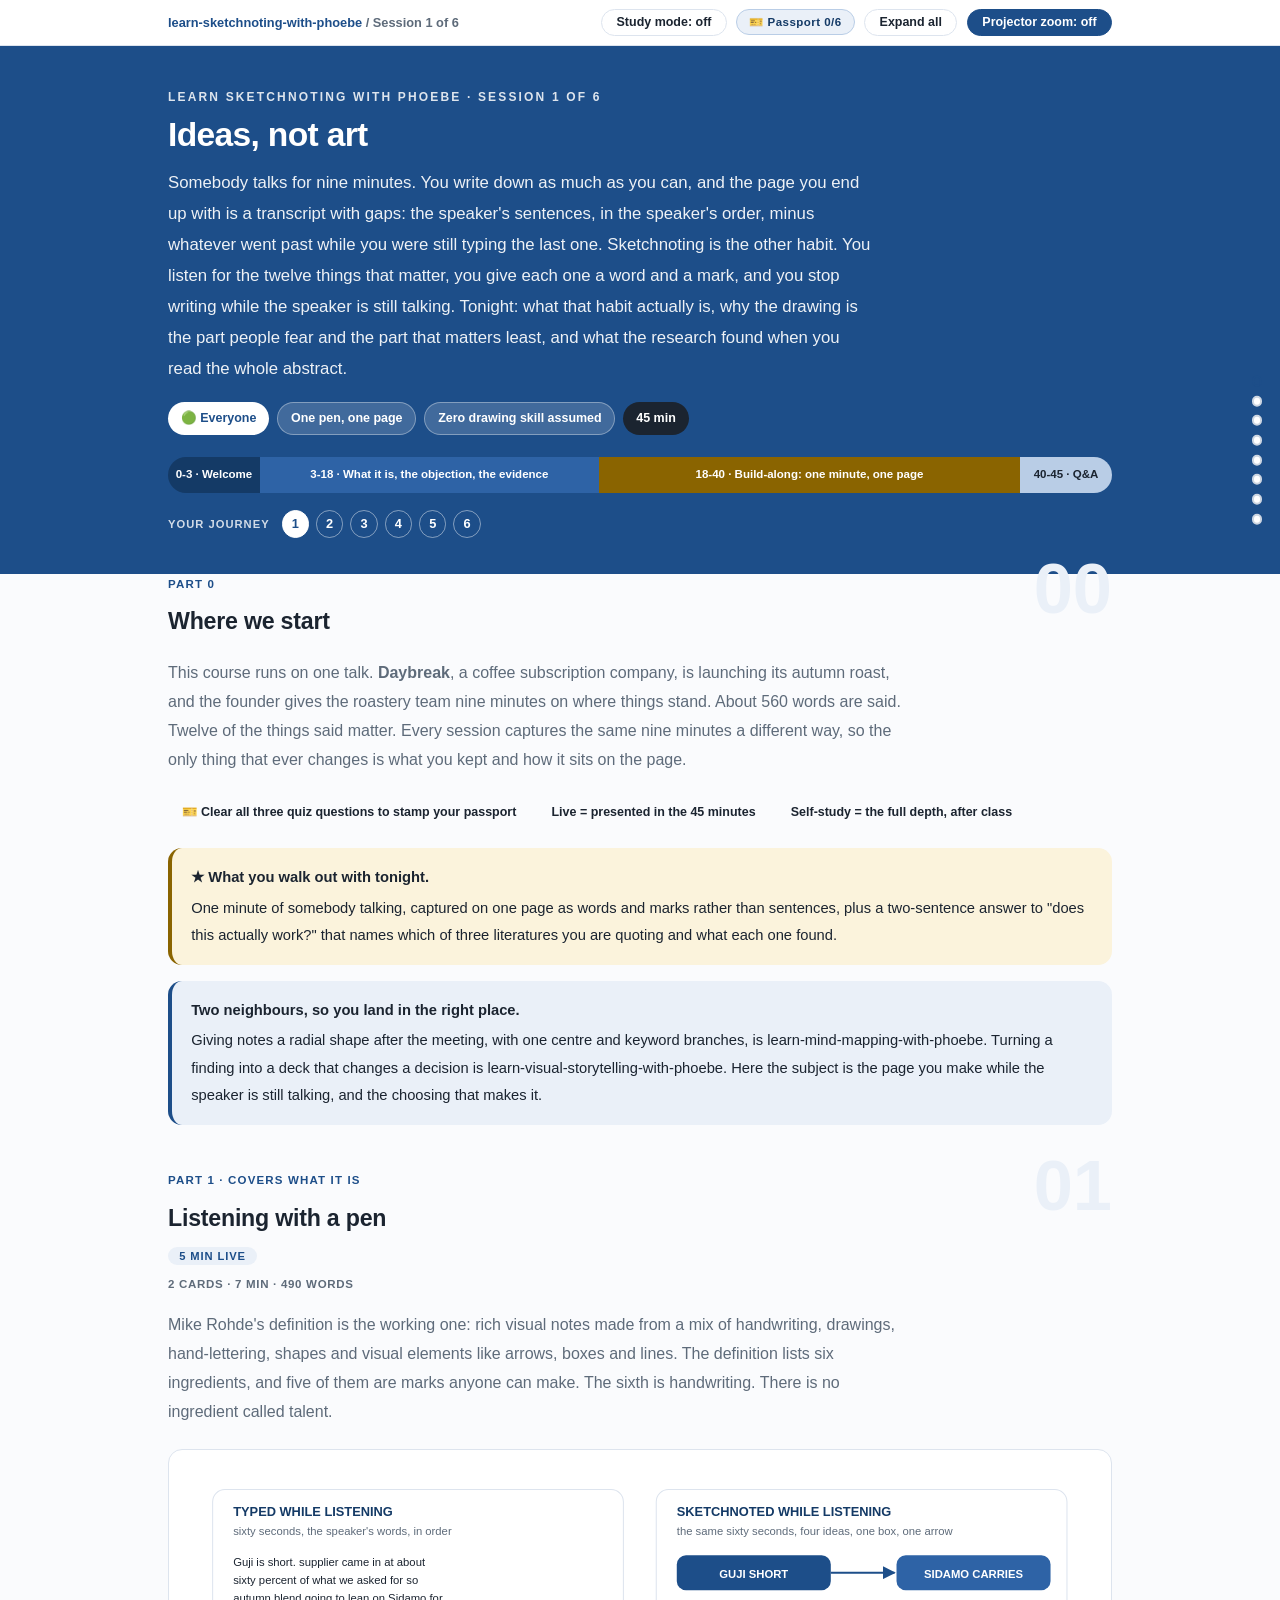
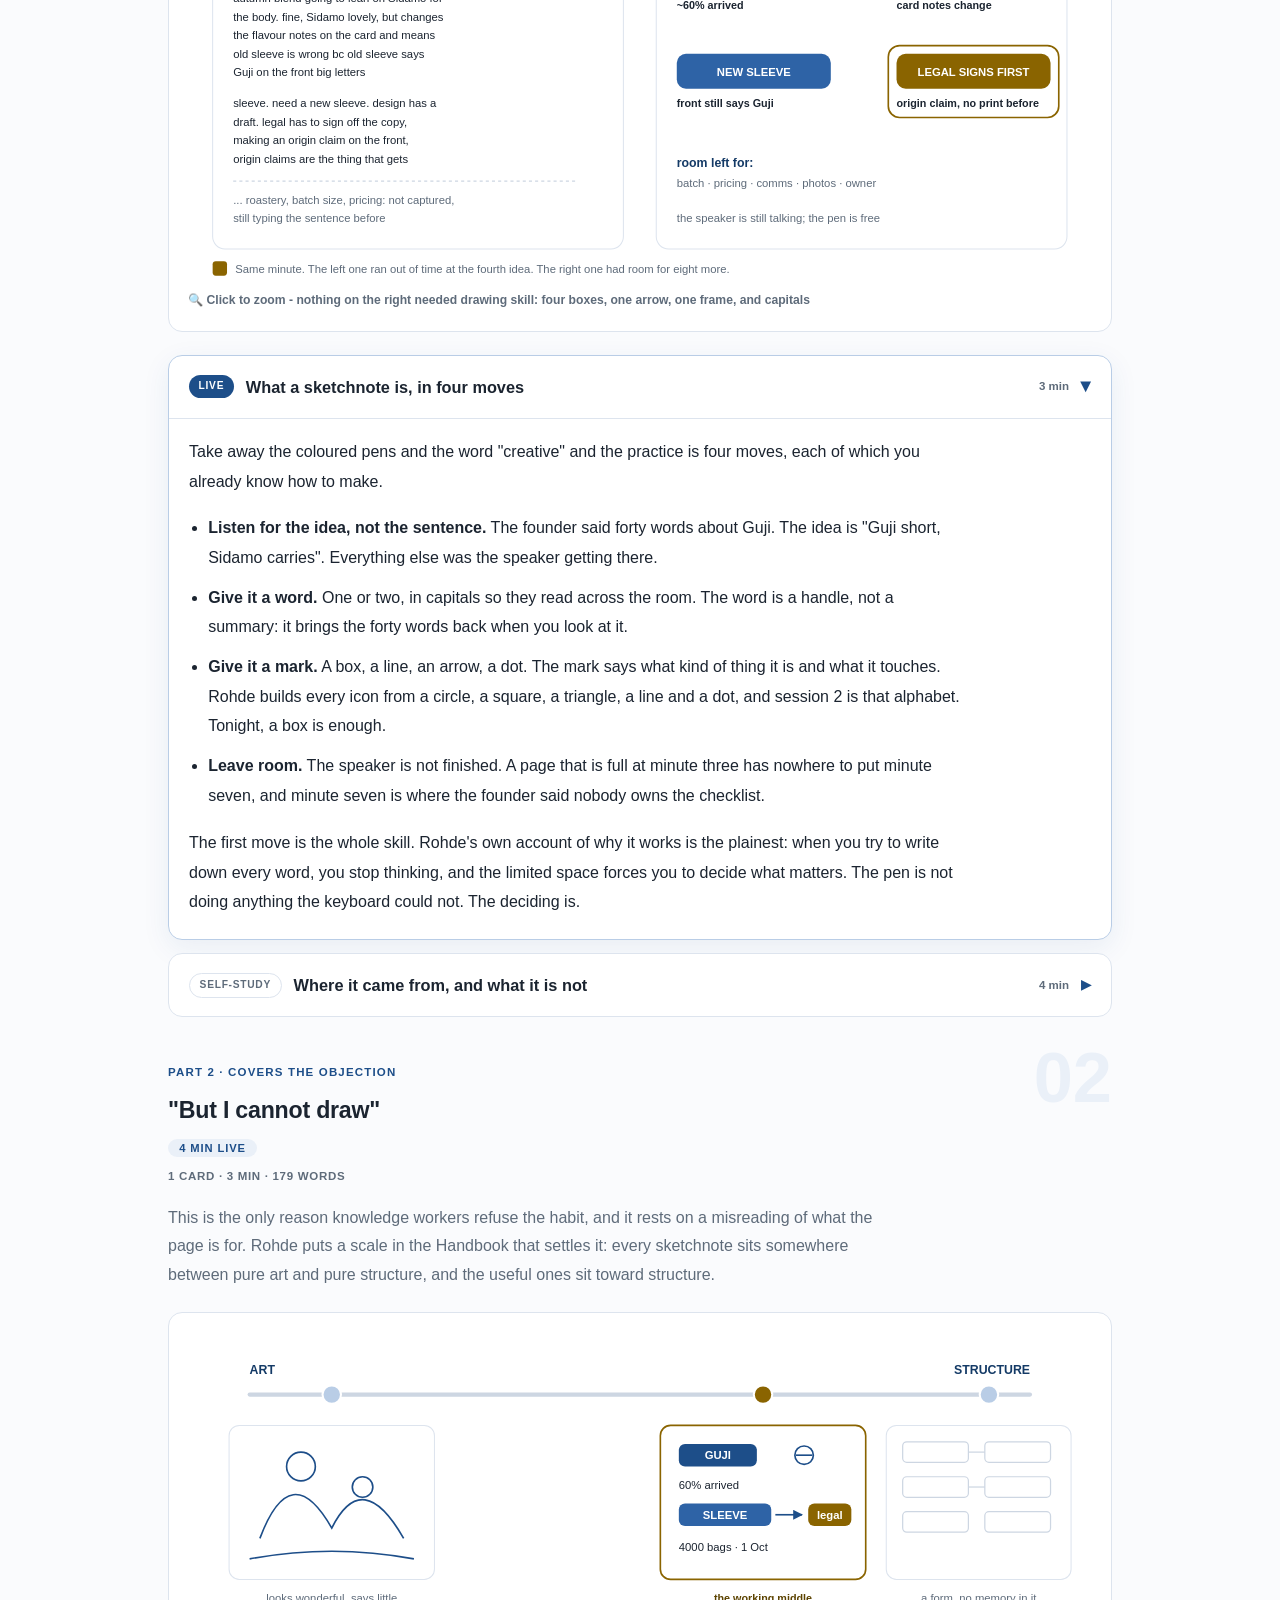
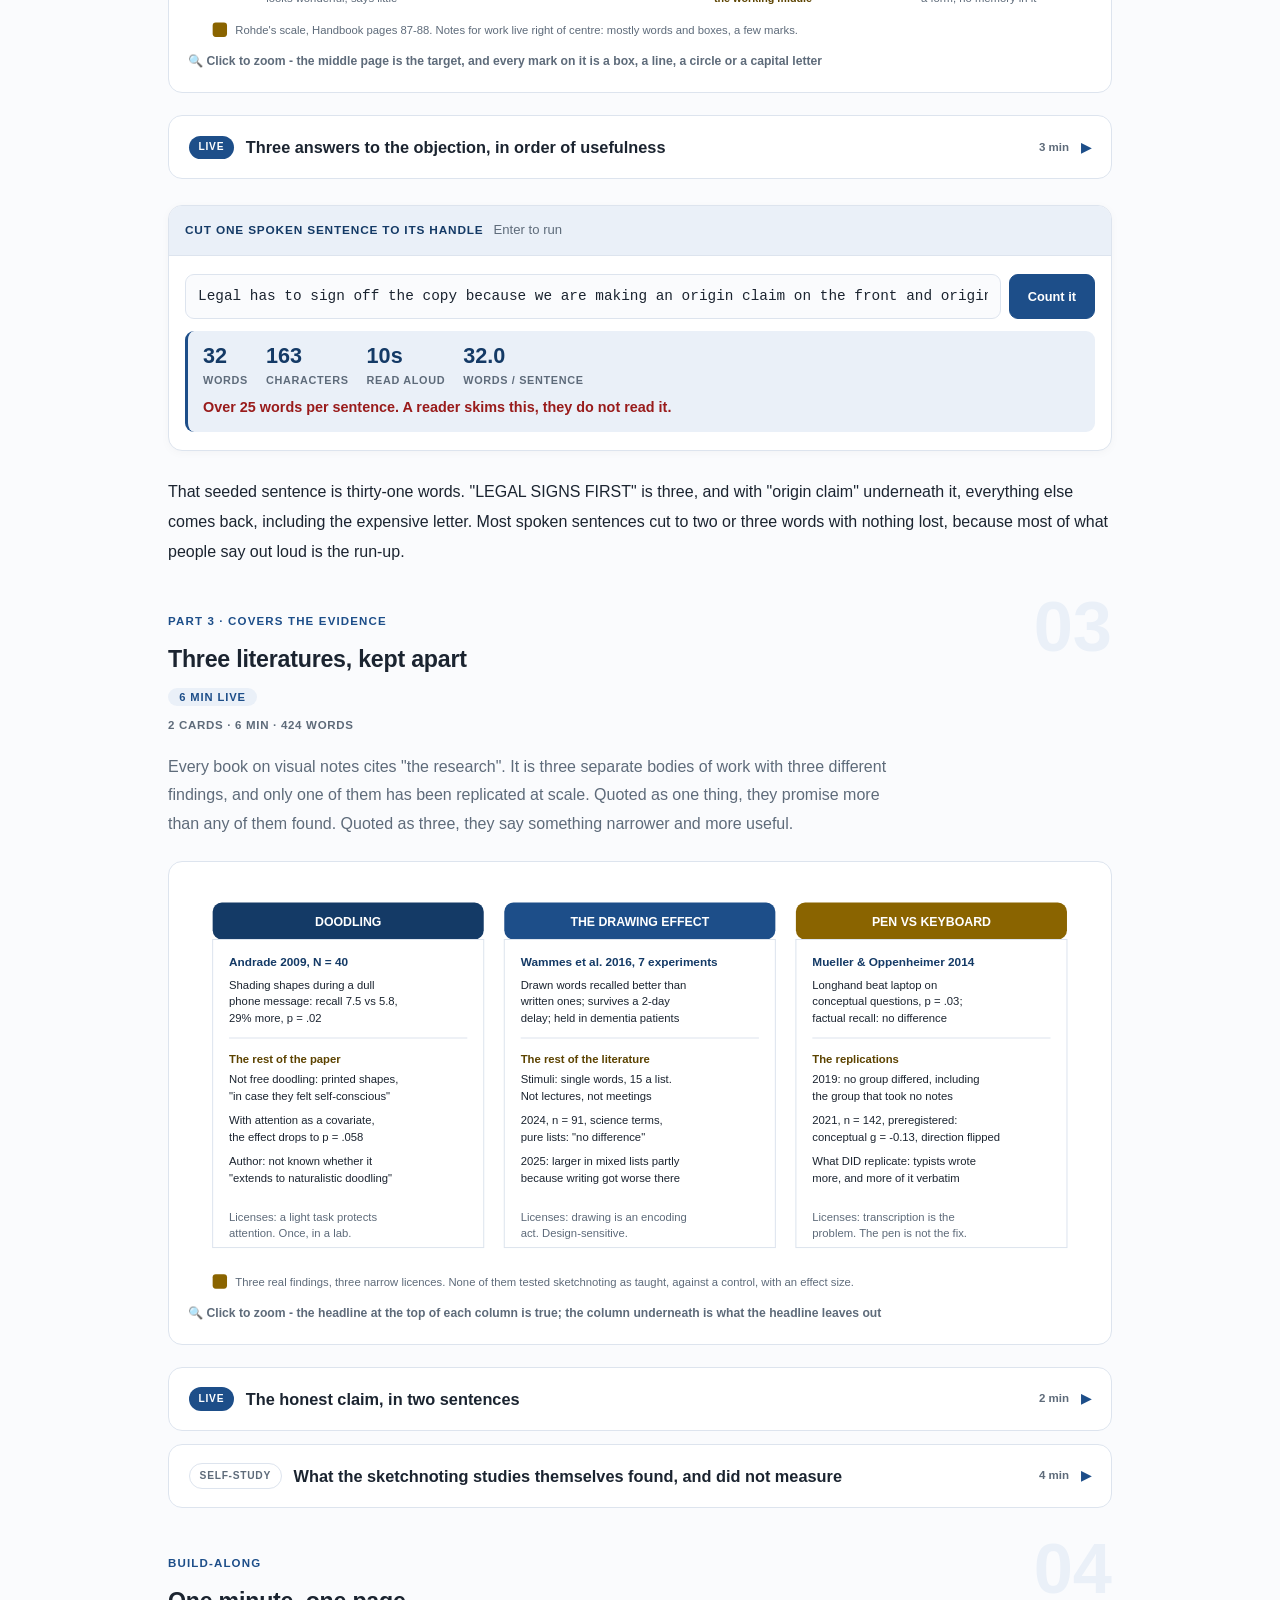
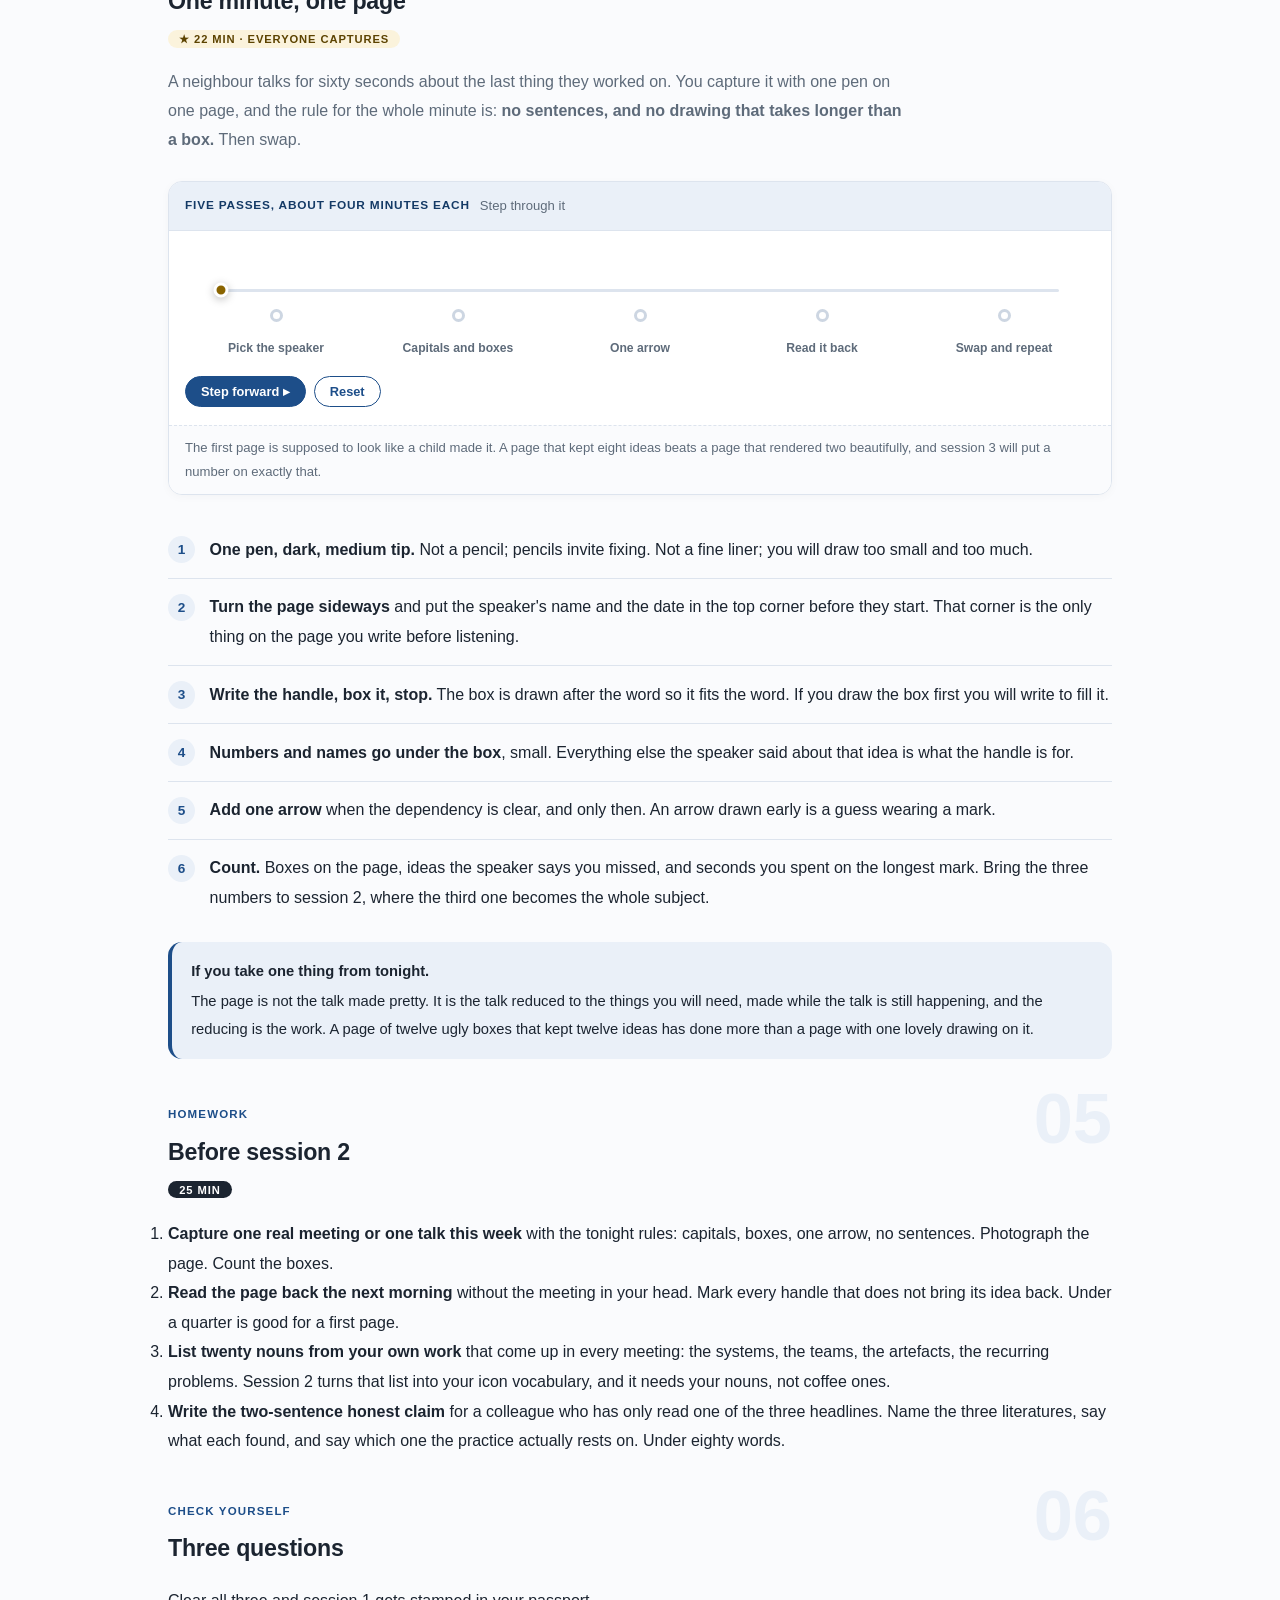
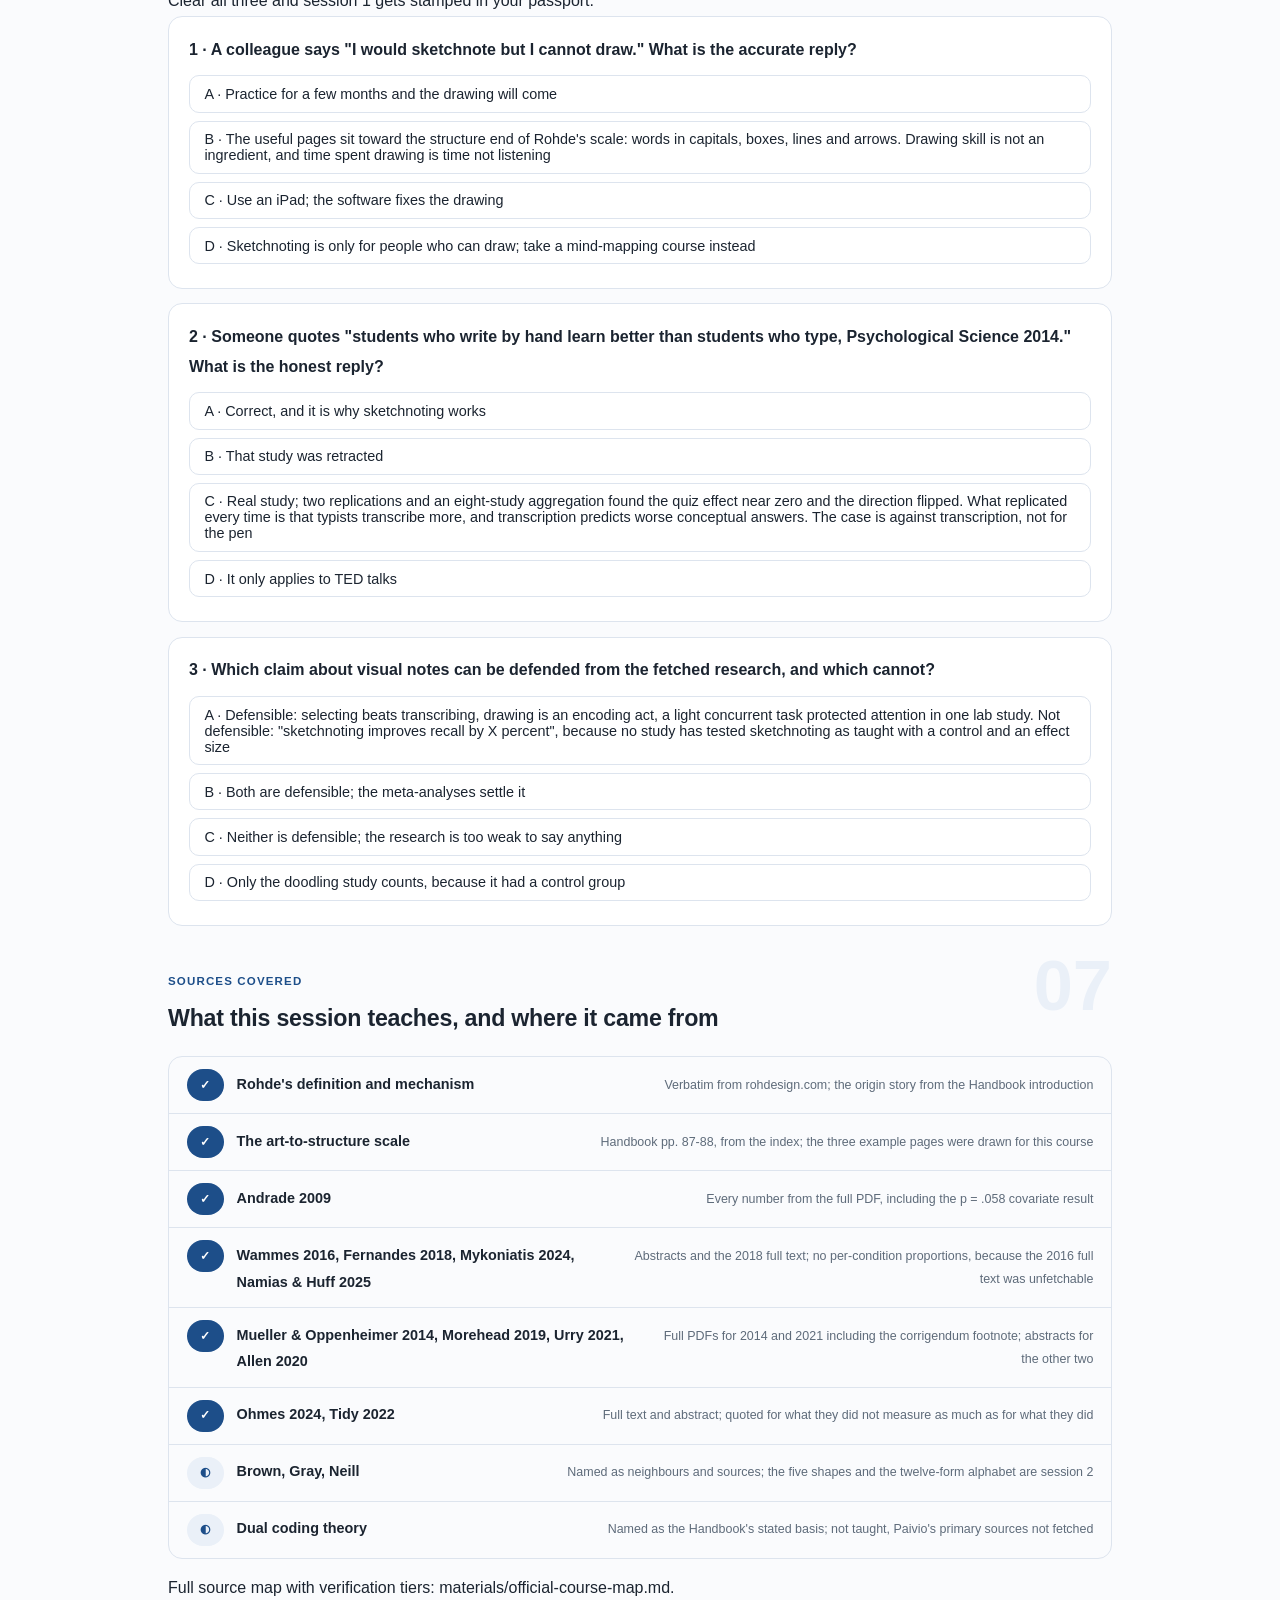
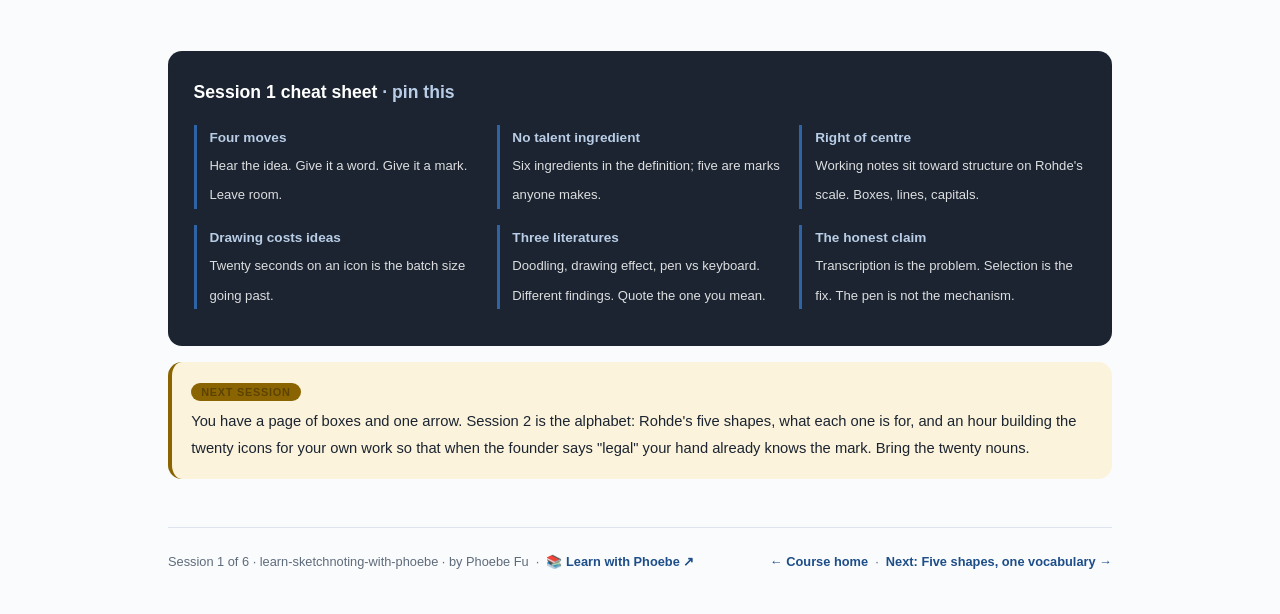
==== courses/01-ideas-not-art.html @ 29cd0e21 "Learn Sketchnoting with Phoebe: six sessions, the selection bench, source map Single-track, six 45-m" ====
<!DOCTYPE html>
<html lang="en">
<head>
<meta charset="UTF-8">
<meta name="viewport" content="width=device-width, initial-scale=1.0">
<!-- social:start -->
<meta name="description" content="Session 1 of 6. Sketchnoting is listening with a pen. What it is, why the drawing is the part that matters least, and what three separate literatures actually found when you read past the headline.">
<meta property="og:type" content="article">
<meta property="og:site_name" content="Learn with Phoebe">
<meta property="og:title" content="Ideas, not art - learn sketchnoting with phoebe">
<meta property="og:description" content="Session 1 of 6. You do not need to draw. You need to choose. The evidence, read honestly, says the choosing is where the effect lives.">
<meta property="og:url" content="https://phoebefu6.github.io/learn-sketchnoting-with-phoebe/courses/01-ideas-not-art.html">
<meta property="og:image" content="https://phoebefu6.github.io/learn-sketchnoting-with-phoebe/assets/og-cover.png">
<meta property="og:image:width" content="1200">
<meta property="og:image:height" content="630">
<meta name="twitter:card" content="summary_large_image">
<meta name="twitter:title" content="Ideas, not art - learn sketchnoting with phoebe">
<meta name="twitter:description" content="Session 1 of 6. What sketchnoting is, the drawing objection answered, three literatures kept apart.">
<meta name="twitter:image" content="https://phoebefu6.github.io/learn-sketchnoting-with-phoebe/assets/og-cover.png">
<!-- social:end -->
<title>Session 1 · Ideas, not art - learn sketchnoting with phoebe</title>
<link rel="stylesheet" href="../assets/style.css?v=1">
</head>
<body>

<div class="toolbar">
  <div class="wrap">
    <span class="crumb"><a href="../index.html">learn-sketchnoting-with-phoebe</a> / Session 1 of 6</span>
    <button class="btn" id="toggle-all" type="button">Expand all</button>
    <button class="btn primary" id="zoom-toggle" type="button">Projector zoom: off</button>
  </div>
</div>

<header class="masthead">
  <div class="wrap">
    <div class="eyebrow">Learn Sketchnoting with Phoebe · Session 1 of 6</div>
    <h1>Ideas, <span class="accent">not art</span></h1>
    <p class="sub">Somebody talks for nine minutes. You write down as much as you can, and the page you end up with is a transcript with gaps: the speaker's sentences, in the speaker's order, minus whatever went past while you were still typing the last one. Sketchnoting is the other habit. You listen for the twelve things that matter, you give each one a word and a mark, and you stop writing while the speaker is still talking. Tonight: what that habit actually is, why the drawing is the part people fear and the part that matters least, and what the research found when you read the whole abstract.</p>
    <div class="chip-row">
      <span class="chip level">🟢 Everyone</span>
      <span class="chip audience">One pen, one page</span>
      <span class="chip audience">Zero drawing skill assumed</span>
      <span class="chip time">45 min</span>
    </div>
    <div class="agenda">
      <span class="a1" style="flex:1">0-3 · Welcome</span>
      <span class="a2" style="flex:4">3-18 · What it is, the objection, the evidence</span>
      <span class="a3" style="flex:5">18-40 · Build-along: one minute, one page</span>
      <span class="a4" style="flex:1">40-45 · Q&amp;A</span>
    </div>
  </div>
</header>

<main class="wrap">

  <section class="section" id="intro">
    <div class="section-kicker">
      <span class="klabel">Part 0</span>
      <h2>Where we start</h2>
    </div>
    <p class="lede">This course runs on one talk. <strong>Daybreak</strong>, a coffee subscription company, is launching its autumn roast, and the founder gives the roastery team nine minutes on where things stand. About 560 words are said. Twelve of the things said matter. Every session captures the same nine minutes a different way, so the only thing that ever changes is what you kept and how it sits on the page.</p>

    <div class="legend">
      <span class="pill">🎫 Clear all three quiz questions to stamp your passport</span>
      <span class="pill">Live = presented in the 45 minutes</span>
      <span class="pill">Self-study = the full depth, after class</span>
    </div>

    <div class="callout win">
      <p><strong>★ What you walk out with tonight.</strong> One minute of somebody talking, captured on one page as words and marks rather than sentences, plus a two-sentence answer to "does this actually work?" that names which of three literatures you are quoting and what each one found.</p>
    </div>

    <div class="callout tip">
      <p><strong>Two neighbours, so you land in the right place.</strong> Giving notes a radial shape after the meeting, with one centre and keyword branches, is <span class="mono">learn-mind-mapping-with-phoebe</span>. Turning a finding into a deck that changes a decision is <span class="mono">learn-visual-storytelling-with-phoebe</span>. Here the subject is the page you make while the speaker is still talking, and the choosing that makes it.</p>
    </div>
  </section>

  <section class="section" id="part-1">
    <div class="section-kicker">
      <span class="klabel">Part 1 · covers what it is</span>
      <h2>Listening with a pen</h2>
      <span class="tag concept">5 min live</span>
    </div>
    <p class="lede">Mike Rohde's definition is the working one: rich visual notes made from a mix of handwriting, drawings, hand-lettering, shapes and visual elements like arrows, boxes and lines. The definition lists six ingredients, and five of them are marks anyone can make. The sixth is handwriting. There is no ingredient called talent.</p>

    <figure class="zoomable">
      <svg viewBox="0 0 880 400" xmlns="http://www.w3.org/2000/svg" role="img" aria-label="The same sixty seconds of the founder's talk shown twice: as a transcript with gaps on the left, and as a sketchnote page with four keyword blocks, one box and one arrow on the right">
        <style>
          .s1aH { font: 800 12.5px Inter, sans-serif; fill: #143A66; }
          .s1aB { font: 400 11px Inter, sans-serif; fill: #1B2430; }
          .s1aN { font: 400 11px Inter, sans-serif; fill: #5E6B7A; }
          .s1aW { font: 700 11px Inter, sans-serif; fill: #FFFFFF; }
          .s1aK { font: 800 12px Inter, sans-serif; fill: #143A66; }
          .s1aS { font: 600 10.5px Inter, sans-serif; fill: #1B2430; }
          .s1aE { fill: none; stroke: #1D4E89; stroke-width: 1.8; }
          .s1aG { fill: none; stroke: #CDD6E2; stroke-width: 1.2; stroke-dasharray: 3 3; }
        </style>
        <defs>
          <marker id="s1a-arr" viewBox="0 0 10 10" refX="9" refY="5" markerWidth="7" markerHeight="7" orient="auto-start-reverse">
            <path d="M0 0 L10 5 L0 10 z" fill="#1D4E89"/>
          </marker>
        </defs>

        <rect x="24" y="20" width="400" height="350" rx="12" fill="#FFFFFF" stroke="#DDE4EE"/>
        <text class="s1aH" x="44" y="46">TYPED WHILE LISTENING</text>
        <text class="s1aN" x="44" y="64">sixty seconds, the speaker's words, in order</text>
        <text class="s1aB" x="44" y="94">Guji is short. supplier came in at about</text>
        <text class="s1aB" x="44" y="112">sixty percent of what we asked for so</text>
        <text class="s1aB" x="44" y="130">autumn blend going to lean on Sidamo for</text>
        <text class="s1aB" x="44" y="148">the body. fine, Sidamo lovely, but changes</text>
        <text class="s1aB" x="44" y="166">the flavour notes on the card and means</text>
        <text class="s1aB" x="44" y="184">old sleeve is wrong bc old sleeve says</text>
        <text class="s1aB" x="44" y="202">Guji on the front big letters</text>
        <text class="s1aB" x="44" y="232">sleeve. need a new sleeve. design has a</text>
        <text class="s1aB" x="44" y="250">draft. legal has to sign off the copy,</text>
        <text class="s1aB" x="44" y="268">making an origin claim on the front,</text>
        <text class="s1aB" x="44" y="286">origin claims are the thing that gets</text>
        <line class="s1aG" x1="44" y1="304" x2="380" y2="304"/>
        <text class="s1aN" x="44" y="326">... roastery, batch size, pricing: not captured,</text>
        <text class="s1aN" x="44" y="344">still typing the sentence before</text>

        <rect x="456" y="20" width="400" height="350" rx="12" fill="#FFFFFF" stroke="#DDE4EE"/>
        <text class="s1aH" x="476" y="46">SKETCHNOTED WHILE LISTENING</text>
        <text class="s1aN" x="476" y="64">the same sixty seconds, four ideas, one box, one arrow</text>

        <rect x="476" y="84" width="150" height="34" rx="9" fill="#1D4E89"/>
        <text class="s1aW" x="551" y="106" text-anchor="middle">GUJI SHORT</text>
        <text class="s1aS" x="476" y="136">~60% arrived</text>

        <rect x="690" y="84" width="150" height="34" rx="9" fill="#2E63A6"/>
        <text class="s1aW" x="765" y="106" text-anchor="middle">SIDAMO CARRIES</text>
        <text class="s1aS" x="690" y="136">card notes change</text>
        <path class="s1aE" d="M626 101 L688 101" marker-end="url(#s1a-arr)"/>

        <rect x="476" y="180" width="150" height="34" rx="9" fill="#2E63A6"/>
        <text class="s1aW" x="551" y="202" text-anchor="middle">NEW SLEEVE</text>
        <text class="s1aS" x="476" y="232">front still says Guji</text>

        <rect x="690" y="180" width="150" height="34" rx="9" fill="#8A6400"/>
        <text class="s1aW" x="765" y="202" text-anchor="middle">LEGAL SIGNS FIRST</text>
        <text class="s1aS" x="690" y="232">origin claim, no print before</text>
        <rect x="682" y="172" width="166" height="70" rx="11" fill="none" stroke="#8A6400" stroke-width="1.6"/>

        <text class="s1aK" x="476" y="290">room left for:</text>
        <text class="s1aN" x="476" y="310">batch · pricing · comms · photos · owner</text>
        <text class="s1aN" x="476" y="344">the speaker is still talking; the pen is free</text>

        <rect x="24" y="382" width="14" height="14" rx="3" fill="#8A6400"/>
        <text class="s1aN" x="46" y="393">Same minute. The left one ran out of time at the fourth idea. The right one had room for eight more.</text>
      </svg>
      <figcaption>🔍 Click to zoom - nothing on the right needed drawing skill: four boxes, one arrow, one frame, and capitals</figcaption>
    </figure>

    <details class="card" open>
      <summary><span class="mode live">Live</span>What a sketchnote is, in four moves<span class="mini">3 min</span><span class="caret">▶</span></summary>
      <div class="body">
        <p>Take away the coloured pens and the word "creative" and the practice is four moves, each of which you already know how to make.</p>
        <ul>
          <li><strong>Listen for the idea, not the sentence.</strong> The founder said forty words about Guji. The idea is "Guji short, Sidamo carries". Everything else was the speaker getting there.</li>
          <li><strong>Give it a word.</strong> One or two, in capitals so they read across the room. The word is a handle, not a summary: it brings the forty words back when you look at it.</li>
          <li><strong>Give it a mark.</strong> A box, a line, an arrow, a dot. The mark says what kind of thing it is and what it touches. Rohde builds every icon from a circle, a square, a triangle, a line and a dot, and session 2 is that alphabet. Tonight, a box is enough.</li>
          <li><strong>Leave room.</strong> The speaker is not finished. A page that is full at minute three has nowhere to put minute seven, and minute seven is where the founder said nobody owns the checklist.</li>
        </ul>
        <p>The first move is the whole skill. Rohde's own account of why it works is the plainest: when you try to write down every word, you stop thinking, and the limited space forces you to decide what matters. The pen is not doing anything the keyboard could not. The deciding is.</p>
      </div>
    </details>

    <details class="card">
      <summary><span class="mode self">Self-study</span>Where it came from, and what it is not<span class="mini">4 min</span><span class="caret">▶</span></summary>
      <div class="body">
        <p>The name is Mike Rohde's. In the winter of 2006 his conference notes had become, in his words, "a fanatically detailed, text-only death march." In January 2007, at a Chicago conference, he took a pocket notebook and a gel pen and decided to capture only the big ideas, drawing where a drawing was faster than a sentence. <em>The Sketchnote Handbook</em> (2012) turned the habit into a method, with seven chapters that run from listening to layouts to lettering. The <em>Workbook</em> (2014) applied it to food, travel, projects and processes.</p>
        <p>Three neighbours share the ground and are not this. <strong>Doodling</strong>, in Sunni Brown's phrase, is "markings to help a person think", and her "strategic doodle" is the version that tracks what somebody is saying; sketchnoting is a strategic doodle with a structure. <strong>Graphic recording</strong> is the same act at wall scale, for an audience, by a professional hired to do it; it is a different job. <strong>Mind mapping</strong> gives notes a radial shape with one centre, usually after the meeting; a sketchnote can be radial and usually is not, and it is made during.</p>
        <div class="callout example">
          <span class="ex-pill">Real world</span>
          <p>A product lead at Daybreak sat through the founder's talk with a laptop and left with 286 words, most of them the founder's. Two days later she could not find the bit about the checklist, because it was never typed; she had still been on the pricing paragraph when it went past. The person next to her had twelve boxes on one page, the checklist box was circled, and it took her four seconds to point at it. Neither of them can draw.</p>
        </div>
      </div>
    </details>
  </section>

  <section class="section" id="part-2">
    <div class="section-kicker">
      <span class="klabel">Part 2 · covers the objection</span>
      <h2>"But I cannot draw"</h2>
      <span class="tag concept">4 min live</span>
    </div>
    <p class="lede">This is the only reason knowledge workers refuse the habit, and it rests on a misreading of what the page is for. Rohde puts a scale in the Handbook that settles it: every sketchnote sits somewhere between pure art and pure structure, and the useful ones sit toward structure.</p>

    <figure class="zoomable">
      <svg viewBox="0 0 880 300" xmlns="http://www.w3.org/2000/svg" role="img" aria-label="The art-to-structure scale as a horizontal slider with three example pages: an illustrated page at the art end, a boxes-and-arrows page at the structure end, and a page with a few icons in the working middle">
        <style>
          .s1bH { font: 800 12px Inter, sans-serif; fill: #143A66; }
          .s1bB { font: 400 11px Inter, sans-serif; fill: #1B2430; }
          .s1bN { font: 400 11px Inter, sans-serif; fill: #5E6B7A; }
          .s1bW { font: 700 11px Inter, sans-serif; fill: #FFFFFF; }
          .s1bS { font: 700 10.5px Inter, sans-serif; fill: #5C4300; }
          .s1bL { fill: none; stroke: #1D4E89; stroke-width: 1.6; }
          .s1bF { fill: none; stroke: #CDD6E2; stroke-width: 1.2; }
        </style>
        <defs>
          <marker id="s1b-arr" viewBox="0 0 10 10" refX="9" refY="5" markerWidth="6" markerHeight="6" orient="auto-start-reverse">
            <path d="M0 0 L10 5 L0 10 z" fill="#1D4E89"/>
          </marker>
        </defs>

        <line x1="60" y1="60" x2="820" y2="60" stroke="#CDD6E2" stroke-width="4" stroke-linecap="round"/>
        <text class="s1bH" x="60" y="40">ART</text>
        <text class="s1bH" x="820" y="40" text-anchor="end">STRUCTURE</text>
        <circle cx="140" cy="60" r="9" fill="#B9CDE6" stroke="#FFFFFF" stroke-width="2"/>
        <circle cx="560" cy="60" r="9" fill="#8A6400" stroke="#FFFFFF" stroke-width="2"/>
        <circle cx="780" cy="60" r="9" fill="#B9CDE6" stroke="#FFFFFF" stroke-width="2"/>

        <rect x="40" y="90" width="200" height="150" rx="10" fill="#FFFFFF" stroke="#DDE4EE"/>
        <path class="s1bL" d="M70 200 Q100 120 140 190 Q170 130 210 200"/>
        <circle class="s1bL" cx="110" cy="130" r="14"/>
        <circle class="s1bL" cx="170" cy="150" r="10"/>
        <path class="s1bL" d="M60 220 Q140 205 220 220"/>
        <text class="s1bN" x="140" y="262" text-anchor="middle">looks wonderful, says little</text>

        <rect x="460" y="90" width="200" height="150" rx="10" fill="#FFFFFF" stroke="#8A6400" stroke-width="1.6"/>
        <rect x="478" y="108" width="76" height="22" rx="6" fill="#1D4E89"/>
        <text class="s1bW" x="516" y="123" text-anchor="middle">GUJI</text>
        <circle class="s1bL" cx="600" cy="119" r="9"/>
        <line class="s1bL" x1="592" y1="119" x2="608" y2="119"/>
        <text class="s1bB" x="478" y="152">60% arrived</text>
        <rect x="478" y="166" width="90" height="22" rx="6" fill="#2E63A6"/>
        <text class="s1bW" x="523" y="181" text-anchor="middle">SLEEVE</text>
        <path class="s1bL" d="M572 177 L598 177" marker-end="url(#s1b-arr)"/>
        <rect x="604" y="166" width="42" height="22" rx="6" fill="#8A6400"/>
        <text class="s1bW" x="625" y="181" text-anchor="middle">legal</text>
        <text class="s1bB" x="478" y="212">4000 bags · 1 Oct</text>
        <text class="s1bS" x="560" y="262" text-anchor="middle">the working middle</text>

        <rect x="680" y="90" width="180" height="150" rx="10" fill="#FFFFFF" stroke="#DDE4EE"/>
        <rect class="s1bF" x="696" y="106" width="64" height="20" rx="4"/>
        <rect class="s1bF" x="776" y="106" width="64" height="20" rx="4"/>
        <rect class="s1bF" x="696" y="140" width="64" height="20" rx="4"/>
        <rect class="s1bF" x="776" y="140" width="64" height="20" rx="4"/>
        <rect class="s1bF" x="696" y="174" width="64" height="20" rx="4"/>
        <rect class="s1bF" x="776" y="174" width="64" height="20" rx="4"/>
        <line class="s1bF" x1="760" y1="116" x2="776" y2="116"/>
        <line class="s1bF" x1="760" y1="150" x2="776" y2="150"/>
        <text class="s1bN" x="770" y="262" text-anchor="middle">a form, no memory in it</text>

        <rect x="24" y="282" width="14" height="14" rx="3" fill="#8A6400"/>
        <text class="s1bN" x="46" y="293">Rohde's scale, Handbook pages 87-88. Notes for work live right of centre: mostly words and boxes, a few marks.</text>
      </svg>
      <figcaption>🔍 Click to zoom - the middle page is the target, and every mark on it is a box, a line, a circle or a capital letter</figcaption>
    </figure>

    <details class="card">
      <summary><span class="mode live">Live</span>Three answers to the objection, in order of usefulness<span class="mini">3 min</span><span class="caret">▶</span></summary>
      <div class="body">
        <p><strong>First: the page is not for anyone else's eyes yet.</strong> Rohde's line is that sketchnotes are about hearing and capturing meaningful ideas, not how well you draw. A box with GUJI in it does the same work as a beautifully rendered coffee bean, and takes a tenth of the time. Session 5 is about making the page readable by a colleague; tonight it only has to be readable by you.</p>
        <p><strong>Second: the drawing that matters is five shapes.</strong> Rohde's Handbook builds every icon from a circle, a square, a triangle, a line and a dot. Dave Gray's visual alphabet, which Sunni Brown also teaches, has twelve. Either way it is an alphabet, not a talent, and session 2 is an hour with it.</p>
        <p><strong>Third: time spent drawing is time not listening.</strong> This is the one nobody says. A lovely icon costs twenty seconds, and in twenty seconds the founder says the batch size. Session 3 puts a number on that cost. The art end of the scale is not wrong; it is expensive, and you are paying in ideas.</p>
      </div>
    </details>

    <div class="tryrow" data-fn="wordcount" data-multiline="0" data-title="Cut one spoken sentence to its handle" data-hint="Delete words until what remains would bring the whole sentence back to you next week. Two or three usually do it." data-seed="Legal has to sign off the copy because we are making an origin claim on the front and origin claims are the thing that gets a small roaster a very expensive letter" data-cta="Count it"></div>

    <p>That seeded sentence is thirty-one words. "LEGAL SIGNS FIRST" is three, and with "origin claim" underneath it, everything else comes back, including the expensive letter. Most spoken sentences cut to two or three words with nothing lost, because most of what people say out loud is the run-up.</p>
  </section>

  <section class="section" id="part-3">
    <div class="section-kicker">
      <span class="klabel">Part 3 · covers the evidence</span>
      <h2>Three literatures, kept apart</h2>
      <span class="tag concept">6 min live</span>
    </div>
    <p class="lede">Every book on visual notes cites "the research". It is three separate bodies of work with three different findings, and only one of them has been replicated at scale. Quoted as one thing, they promise more than any of them found. Quoted as three, they say something narrower and more useful.</p>

    <figure class="zoomable">
      <svg viewBox="0 0 880 400" xmlns="http://www.w3.org/2000/svg" role="img" aria-label="Three columns for doodling, the drawing effect and handwriting versus typing, each with the headline finding at the top and the rest of the evidence underneath">
        <style>
          .s1cH { font: 800 12px Inter, sans-serif; fill: #FFFFFF; }
          .s1cT { font: 800 11.5px Inter, sans-serif; fill: #143A66; }
          .s1cB { font: 400 11px Inter, sans-serif; fill: #1B2430; }
          .s1cN { font: 400 11px Inter, sans-serif; fill: #5E6B7A; }
          .s1cS { font: 700 11px Inter, sans-serif; fill: #5C4300; }
        </style>

        <rect x="24" y="20" width="264" height="36" rx="9" fill="#143A66"/>
        <text class="s1cH" x="156" y="43" text-anchor="middle">DOODLING</text>
        <rect x="24" y="56" width="264" height="300" rx="0" fill="#FFFFFF" stroke="#DDE4EE"/>
        <text class="s1cT" x="40" y="82">Andrade 2009, N = 40</text>
        <text class="s1cB" x="40" y="104">Shading shapes during a dull</text>
        <text class="s1cB" x="40" y="120">phone message: recall 7.5 vs 5.8,</text>
        <text class="s1cB" x="40" y="136">29% more, p = .02</text>
        <line x1="40" y1="152" x2="272" y2="152" stroke="#DDE4EE"/>
        <text class="s1cS" x="40" y="176">The rest of the paper</text>
        <text class="s1cB" x="40" y="196">Not free doodling: printed shapes,</text>
        <text class="s1cB" x="40" y="212">"in case they felt self-conscious"</text>
        <text class="s1cB" x="40" y="236">With attention as a covariate,</text>
        <text class="s1cB" x="40" y="252">the effect drops to p = .058</text>
        <text class="s1cB" x="40" y="276">Author: not known whether it</text>
        <text class="s1cB" x="40" y="292">"extends to naturalistic doodling"</text>
        <text class="s1cN" x="40" y="330">Licenses: a light task protects</text>
        <text class="s1cN" x="40" y="346">attention. Once, in a lab.</text>

        <rect x="308" y="20" width="264" height="36" rx="9" fill="#1D4E89"/>
        <text class="s1cH" x="440" y="43" text-anchor="middle">THE DRAWING EFFECT</text>
        <rect x="308" y="56" width="264" height="300" fill="#FFFFFF" stroke="#DDE4EE"/>
        <text class="s1cT" x="324" y="82">Wammes et al. 2016, 7 experiments</text>
        <text class="s1cB" x="324" y="104">Drawn words recalled better than</text>
        <text class="s1cB" x="324" y="120">written ones; survives a 2-day</text>
        <text class="s1cB" x="324" y="136">delay; held in dementia patients</text>
        <line x1="324" y1="152" x2="556" y2="152" stroke="#DDE4EE"/>
        <text class="s1cS" x="324" y="176">The rest of the literature</text>
        <text class="s1cB" x="324" y="196">Stimuli: single words, 15 a list.</text>
        <text class="s1cB" x="324" y="212">Not lectures, not meetings</text>
        <text class="s1cB" x="324" y="236">2024, n = 91, science terms,</text>
        <text class="s1cB" x="324" y="252">pure lists: "no difference"</text>
        <text class="s1cB" x="324" y="276">2025: larger in mixed lists partly</text>
        <text class="s1cB" x="324" y="292">because writing got worse there</text>
        <text class="s1cN" x="324" y="330">Licenses: drawing is an encoding</text>
        <text class="s1cN" x="324" y="346">act. Design-sensitive.</text>

        <rect x="592" y="20" width="264" height="36" rx="9" fill="#8A6400"/>
        <text class="s1cH" x="724" y="43" text-anchor="middle">PEN VS KEYBOARD</text>
        <rect x="592" y="56" width="264" height="300" fill="#FFFFFF" stroke="#DDE4EE"/>
        <text class="s1cT" x="608" y="82">Mueller &amp; Oppenheimer 2014</text>
        <text class="s1cB" x="608" y="104">Longhand beat laptop on</text>
        <text class="s1cB" x="608" y="120">conceptual questions, p = .03;</text>
        <text class="s1cB" x="608" y="136">factual recall: no difference</text>
        <line x1="608" y1="152" x2="840" y2="152" stroke="#DDE4EE"/>
        <text class="s1cS" x="608" y="176">The replications</text>
        <text class="s1cB" x="608" y="196">2019: no group differed, including</text>
        <text class="s1cB" x="608" y="212">the group that took no notes</text>
        <text class="s1cB" x="608" y="236">2021, n = 142, preregistered:</text>
        <text class="s1cB" x="608" y="252">conceptual g = -0.13, direction flipped</text>
        <text class="s1cB" x="608" y="276">What DID replicate: typists wrote</text>
        <text class="s1cB" x="608" y="292">more, and more of it verbatim</text>
        <text class="s1cN" x="608" y="330">Licenses: transcription is the</text>
        <text class="s1cN" x="608" y="346">problem. The pen is not the fix.</text>

        <rect x="24" y="382" width="14" height="14" rx="3" fill="#8A6400"/>
        <text class="s1cN" x="46" y="393">Three real findings, three narrow licences. None of them tested sketchnoting as taught, against a control, with an effect size.</text>
      </svg>
      <figcaption>🔍 Click to zoom - the headline at the top of each column is true; the column underneath is what the headline leaves out</figcaption>
    </figure>

    <details class="card">
      <summary><span class="mode live">Live</span>The honest claim, in two sentences<span class="mini">2 min</span><span class="caret">▶</span></summary>
      <div class="body">
        <p><strong>Typing makes you transcribe, and transcription is the problem.</strong> Mueller and Oppenheimer measured laptop notes at 14.6% verbatim overlap with the lecture against 8.8% for longhand, with a large effect (d = 0.94), and more overlap predicted worse conceptual answers. When Urry and 87 co-authors re-ran the study in 2021, that part replicated cleanly (12.97% vs 8.13%, g = -0.85). The part that did not replicate was the conclusion: the longhand group did no better on the quiz, and on conceptual questions the direction flipped.</p>
        <p><strong>So the case for sketchnoting is the behaviour, not the pen.</strong> A sketchnote forces selection because there is no room on the page for a transcript. That is the mechanism the evidence supports, and it is why session 3's bench measures verbatim overlap and ideas kept rather than pretending to measure memory. Anyone who tells you visual notes improve recall by a percentage is quoting one of the three columns as if it were the other two.</p>
      </div>
    </details>

    <details class="card">
      <summary><span class="mode self">Self-study</span>What the sketchnoting studies themselves found, and did not measure<span class="mini">4 min</span><span class="caret">▶</span></summary>
      <div class="body">
        <p>Studies of sketchnoting as a practice, rather than of doodling or drawing single words, are few, small and mostly not about recall. The best-run one is Ohmes, Schlesier and Moschner (2024): 99 fifth-graders, five German grammar lessons, sketchnote group against a writing group, full text read. Negative emotions fell in the sketchnote group and not in the control. The paper claims no achievement or recall outcome, and that absence is the finding. Tidy, Burnham and Elkington (2022) had forensic-science students sketchnote after each lecture hour and share the pages on a board with feedback; students called it "Helpful", "Refreshing" and "Creative", and the exam analysis reports "a marked increase in the lower grade boundaries" with no control group and no effect size.</p>
        <p>So the single most honest sentence available is this: no fetched study tests sketchnoting as taught against ordinary notes on a work-relevant outcome, with a control group and a reported effect size. What exists is mechanism evidence, and it points one way: selection beats transcription; drawing is an encoding act; a light task protects attention. The practice is built on those three, and it should be sold on those three.</p>
        <div class="callout example">
          <span class="ex-pill">Real world</span>
          <p>Sunni Brown's 2011 article says doodling unifies three learning modalities. Her TED talk the same year says four, "with the possibility of an emotional experience." Same author, same year, same claim, one more modality in the retelling. Every secondary source on this subject inflates in exactly that way, which is why the numbers on this page come from the papers and not from the books that cite them.</p>
        </div>
      </div>
    </details>
  </section>

  <section class="section" id="demo-1">
    <div class="section-kicker">
      <span class="klabel">Build-along</span>
      <h2>One minute, one page</h2>
      <span class="tag demo">★ 22 min · everyone captures</span>
    </div>
    <p class="lede">A neighbour talks for sixty seconds about the last thing they worked on. You capture it with one pen on one page, and the rule for the whole minute is: <strong>no sentences, and no drawing that takes longer than a box.</strong> Then swap.</p>

    <div class="tick" data-stages="Pick the speaker|Capitals and boxes|One arrow|Read it back|Swap and repeat" data-title="Five passes, about four minutes each" data-foot="The first page is supposed to look like a child made it. A page that kept eight ideas beats a page that rendered two beautifully, and session 3 will put a number on exactly that.">
      <p class="tick-note" data-stage="0"><b>Pick the speaker.</b> They talk for one minute, uninterrupted, about their current project: what it is, what is stuck, what happens next. Real material, not an example. You do not ask questions until the minute is up.</p>
      <p class="tick-note" data-stage="1"><b>Capitals and boxes.</b> Every time you hear a thing that matters, write its handle in capitals, two or three words, and draw a box around it. Leave a finger's width of white between boxes. Write the detail under the box in small letters only if it is a number or a name.</p>
      <p class="tick-note" data-stage="2"><b>One arrow.</b> When two of the boxes depend on each other, join them with one arrow. Only one per page tonight. The arrow is the first mark that says something a sentence could not say faster.</p>
      <p class="tick-note" data-stage="3"><b>Read it back</b> to the speaker from the page alone. Anything you cannot reconstruct was given the wrong handle. Anything they say you missed is the cost of whatever you were drawing at the time. Both are findings; write them at the bottom of the page.</p>
      <p class="tick-note" data-stage="4"><b>Swap and repeat.</b> Second time round, notice how much earlier you stop writing each idea. The speaker's third sentence is nearly always the run-up to the fourth.</p>
    </div>

    <div class="steps">
      <div class="step"><p><strong>One pen, dark, medium tip.</strong> Not a pencil; pencils invite fixing. Not a fine liner; you will draw too small and too much.</p></div>
      <div class="step"><p><strong>Turn the page sideways</strong> and put the speaker's name and the date in the top corner before they start. That corner is the only thing on the page you write before listening.</p></div>
      <div class="step"><p><strong>Write the handle, box it, stop.</strong> The box is drawn after the word so it fits the word. If you draw the box first you will write to fill it.</p></div>
      <div class="step"><p><strong>Numbers and names go under the box</strong>, small. Everything else the speaker said about that idea is what the handle is for.</p></div>
      <div class="step"><p><strong>Add one arrow</strong> when the dependency is clear, and only then. An arrow drawn early is a guess wearing a mark.</p></div>
      <div class="step"><p><strong>Count.</strong> Boxes on the page, ideas the speaker says you missed, and seconds you spent on the longest mark. Bring the three numbers to session 2, where the third one becomes the whole subject.</p></div>
    </div>

    <div class="callout tip">
      <p><strong>If you take one thing from tonight.</strong> The page is not the talk made pretty. It is the talk reduced to the things you will need, made while the talk is still happening, and the reducing is the work. A page of twelve ugly boxes that kept twelve ideas has done more than a page with one lovely drawing on it.</p>
    </div>
  </section>

  <section class="section" id="exercise">
    <div class="section-kicker">
      <span class="klabel">Homework</span>
      <h2>Before session 2</h2>
      <span class="tag exercise">25 min</span>
    </div>
    <ol>
      <li><strong>Capture one real meeting or one talk this week</strong> with the tonight rules: capitals, boxes, one arrow, no sentences. Photograph the page. Count the boxes.</li>
      <li><strong>Read the page back the next morning</strong> without the meeting in your head. Mark every handle that does not bring its idea back. Under a quarter is good for a first page.</li>
      <li><strong>List twenty nouns from your own work</strong> that come up in every meeting: the systems, the teams, the artefacts, the recurring problems. Session 2 turns that list into your icon vocabulary, and it needs your nouns, not coffee ones.</li>
      <li><strong>Write the two-sentence honest claim</strong> for a colleague who has only read one of the three headlines. Name the three literatures, say what each found, and say which one the practice actually rests on. Under eighty words.</li>
    </ol>
  </section>

  <section class="section" id="quiz">
    <div class="section-kicker">
      <span class="klabel">Check yourself</span>
      <h2>Three questions</h2>
    </div>
    <p>Clear all three and session 1 gets stamped in your passport.</p>

    <div class="quiz-q" data-answer="1">
      <p class="qtext">1 · A colleague says "I would sketchnote but I cannot draw." What is the accurate reply?</p>
      <button class="qopt" type="button">A · Practice for a few months and the drawing will come</button>
      <button class="qopt" type="button">B · The useful pages sit toward the structure end of Rohde's scale: words in capitals, boxes, lines and arrows. Drawing skill is not an ingredient, and time spent drawing is time not listening</button>
      <button class="qopt" type="button">C · Use an iPad; the software fixes the drawing</button>
      <button class="qopt" type="button">D · Sketchnoting is only for people who can draw; take a mind-mapping course instead</button>
      <p class="qwhy">Rohde's definition lists six ingredients and none of them is talent. His art-to-structure scale puts working notes right of centre, where every mark is a box, a line or a capital letter. The honest addition is the cost: a rendered icon takes twenty seconds, and in twenty seconds the speaker has moved on.</p>
    </div>

    <div class="quiz-q" data-answer="2">
      <p class="qtext">2 · Someone quotes "students who write by hand learn better than students who type, Psychological Science 2014." What is the honest reply?</p>
      <button class="qopt" type="button">A · Correct, and it is why sketchnoting works</button>
      <button class="qopt" type="button">B · That study was retracted</button>
      <button class="qopt" type="button">C · Real study; two replications and an eight-study aggregation found the quiz effect near zero and the direction flipped. What replicated every time is that typists transcribe more, and transcription predicts worse conceptual answers. The case is against transcription, not for the pen</button>
      <button class="qopt" type="button">D · It only applies to TED talks</button>
      <p class="qwhy">Mueller and Oppenheimer's mechanism variables were large and clean, and Urry et al. reproduced them in 2021 (verbatim overlap 12.97% vs 8.13%, g = -0.85). The learning outcome did not reproduce: conceptual g = -0.13, statistically equivalent to zero. Both halves, every time; the second half is what sketchnoting actually rests on.</p>
    </div>

    <div class="quiz-q" data-answer="0">
      <p class="qtext">3 · Which claim about visual notes can be defended from the fetched research, and which cannot?</p>
      <button class="qopt" type="button">A · Defensible: selecting beats transcribing, drawing is an encoding act, a light concurrent task protected attention in one lab study. Not defensible: "sketchnoting improves recall by X percent", because no study has tested sketchnoting as taught with a control and an effect size</button>
      <button class="qopt" type="button">B · Both are defensible; the meta-analyses settle it</button>
      <button class="qopt" type="button">C · Neither is defensible; the research is too weak to say anything</button>
      <button class="qopt" type="button">D · Only the doodling study counts, because it had a control group</button>
      <p class="qwhy">Three literatures, three narrow licences. Andrade licenses a claim about attention under a dull stream; Wammes licenses one about encoding single words; the handwriting literature licenses one about transcription. None of them is a study of sketchnoting, and the two studies that are (Ohmes 2024, Tidy 2022) measured emotions and satisfaction, not recall. Quote what was found.</p>
    </div>

    <p class="quiz-score"></p>
  </section>

  <section class="section" id="official">
    <div class="section-kicker">
      <span class="klabel">Sources covered</span>
      <h2>What this session teaches, and where it came from</h2>
    </div>
    <div class="covered">
      <div class="covered-row"><span class="status pill solid">✓</span><span class="name">Rohde's definition and mechanism</span><span class="note">Verbatim from rohdesign.com; the origin story from the Handbook introduction</span></div>
      <div class="covered-row"><span class="status pill solid">✓</span><span class="name">The art-to-structure scale</span><span class="note">Handbook pp. 87-88, from the index; the three example pages were drawn for this course</span></div>
      <div class="covered-row"><span class="status pill solid">✓</span><span class="name">Andrade 2009</span><span class="note">Every number from the full PDF, including the p = .058 covariate result</span></div>
      <div class="covered-row"><span class="status pill solid">✓</span><span class="name">Wammes 2016, Fernandes 2018, Mykoniatis 2024, Namias &amp; Huff 2025</span><span class="note">Abstracts and the 2018 full text; no per-condition proportions, because the 2016 full text was unfetchable</span></div>
      <div class="covered-row"><span class="status pill solid">✓</span><span class="name">Mueller &amp; Oppenheimer 2014, Morehead 2019, Urry 2021, Allen 2020</span><span class="note">Full PDFs for 2014 and 2021 including the corrigendum footnote; abstracts for the other two</span></div>
      <div class="covered-row"><span class="status pill solid">✓</span><span class="name">Ohmes 2024, Tidy 2022</span><span class="note">Full text and abstract; quoted for what they did not measure as much as for what they did</span></div>
      <div class="covered-row"><span class="status pill light">◐</span><span class="name">Brown, Gray, Neill</span><span class="note">Named as neighbours and sources; the five shapes and the twelve-form alphabet are session 2</span></div>
      <div class="covered-row"><span class="status pill light">◐</span><span class="name">Dual coding theory</span><span class="note">Named as the Handbook's stated basis; not taught, Paivio's primary sources not fetched</span></div>
    </div>
    <p class="mono" style="margin-top:14px">Full source map with verification tiers: <span class="mono">materials/official-course-map.md</span>.</p>
  </section>

  <section class="cheat" id="cheatsheet">
    <h3>Session 1 cheat sheet <span>· pin this</span></h3>
    <div class="grid-2">
      <div class="cheat-item"><b>Four moves</b><span>Hear the idea. Give it a word. Give it a mark. Leave room.</span></div>
      <div class="cheat-item"><b>No talent ingredient</b><span>Six ingredients in the definition; five are marks anyone makes.</span></div>
      <div class="cheat-item"><b>Right of centre</b><span>Working notes sit toward structure on Rohde's scale. Boxes, lines, capitals.</span></div>
      <div class="cheat-item"><b>Drawing costs ideas</b><span>Twenty seconds on an icon is the batch size going past.</span></div>
      <div class="cheat-item"><b>Three literatures</b><span>Doodling, drawing effect, pen vs keyboard. Different findings. Quote the one you mean.</span></div>
      <div class="cheat-item"><b>The honest claim</b><span>Transcription is the problem. Selection is the fix. The pen is not the mechanism.</span></div>
    </div>
  </section>

  <div class="callout next">
    <span class="nx-pill">Next session</span>
    <p>You have a page of boxes and one arrow. Session 2 is the alphabet: Rohde's five shapes, what each one is for, and an hour building the twenty icons for your own work so that when the founder says "legal" your hand already knows the mark. Bring the twenty nouns.</p>
  </div>

  <footer class="pagefoot">
    <span>Session 1 of 6 · learn-sketchnoting-with-phoebe · by Phoebe Fu &nbsp;·&nbsp; 📚 <a href="https://phoebefu6.github.io/learn-with-phoebe/">Learn with Phoebe ↗</a></span>
    <span><a href="../index.html">← Course home</a> &nbsp;·&nbsp; <a href="02-five-shapes-one-vocabulary.html">Next: Five shapes, one vocabulary →</a></span>
  </footer>

</main>

<script src="../assets/app.js?v=1"></script>
</body>
</html>
---- assets/style.css ----
/* learn-sketchnoting-with-phoebe - editorial bold design system
   Accent: spruce #1D4E89 · Ink deep spruce #143A66 · Flagship: burnt orange #8A6400
   (CSS var names still read --indigo/--amber; they hold spruce and burnt orange.)
   NOTE: this is the PAGE chrome. The bench palette inside map-live.js is separate. */

:root {
  --indigo: #1D4E89;
  --indigo-deep: #143A66;
  --indigo-mid: #2E63A6;
  --indigo-soft: #B9CDE6;
  --indigo-50: #EAF0F8;
  --ink: #1B2430;
  --muted: #5E6B7A;
  --faint: #CDD6E2;
  --hairline: #DDE4EE;
  --amber: #8A6400;
  --amber-ink: #5C4300;
  --amber-50: #FBF3DC;
  --paper: #FAFBFD;
  --code-bg: #111A26;
  --code-ink: #DDE4EE;
  --radius: 14px;
}

* { margin: 0; padding: 0; box-sizing: border-box; }

html { font-size: 16px; scroll-behavior: smooth; }
html.zoom-125 { font-size: 20px; }
html.zoom-150 { font-size: 24px; }

body {
  font-family: "Inter", -apple-system, BlinkMacSystemFont, "Segoe UI", Roboto, sans-serif;
  background: var(--paper);
  color: var(--ink);
  line-height: 1.85;
  font-feature-settings: "tnum";
}

.wrap { max-width: 62rem; margin: 0 auto; padding: 0 1.5rem; }

/* ---------- header band ---------- */
.masthead {
  background: var(--indigo);
  color: #fff;
  padding: 2.5rem 0 2.25rem;
}
.masthead .eyebrow {
  font-size: .75rem;
  letter-spacing: .18em;
  text-transform: uppercase;
  opacity: .85;
  font-weight: 600;
}
.masthead h1 {
  font-size: 2.1rem;
  line-height: 1.15;
  font-weight: 800;
  margin: .5rem 0 .75rem;
  letter-spacing: -.02em;
}
.masthead h1 .accent { color: inherit; }
.masthead .sub { font-size: 1.05rem; opacity: .92; max-width: 44rem; }

.chip-row { display: flex; flex-wrap: wrap; gap: .5rem; margin-top: 1.1rem; }
.chip {
  display: inline-flex;
  align-items: center;
  gap: .35rem;
  border-radius: 999px;
  padding: .25rem .8rem;
  font-size: .78rem;
  font-weight: 600;
  white-space: nowrap;
}
.chip.level { background: #fff; color: var(--indigo); }
.chip.audience { background: rgba(255,255,255,.16); color: #fff; border: 1px solid rgba(255,255,255,.35); }
.chip.time { background: var(--ink); color: #fff; font-variant-numeric: tabular-nums; }


/* ---------- agenda band ----------
   Recovered 2026-09-02. These six repos were scaffolded from a stylesheet that had
   lost this block, so .agenda rendered as run-on inline text ~700px tall inside the
   masthead. 87 of 93 repos carry it; these were the exception, and they were also the
   six the estate sweep could not see. See course-builder/references/field-notes.md.

   .a3 does NOT reuse the donor's `color: var(--amber-ink)`: that pair falls below
   4.5:1 against --amber in all six palettes, which is the same failure the sweep
   flags on the wellbeing courses. The literal below is the darkest tone of this
   repo's own amber-ink that clears 4.5:1, so the band stays bright. Recompute it if
   --amber changes. */
.agenda {
  display: flex;
  border-radius: 999px;
  overflow: hidden;
  margin: 1.4rem 0 0;
  font-size: .72rem;
  font-weight: 600;
  text-align: center;
  color: #fff;
}
.agenda span { padding: .45rem .3rem; white-space: nowrap; overflow: hidden; text-overflow: ellipsis; }
.agenda .a1 { background: var(--indigo-deep); }
.agenda .a2 { background: var(--indigo-mid); }
.agenda .a3 { background: var(--amber); color: #FFFFFF; }
.agenda .a4 { background: var(--indigo-soft); color: var(--ink); }

/* ---------- toolbar ---------- */
.toolbar {
  position: sticky;
  top: 0;
  z-index: 40;
  background: rgba(255,255,255,.94);
  backdrop-filter: blur(6px);
  border-bottom: 1px solid var(--hairline);
  padding: .55rem 0;
}
.toolbar .wrap { display: flex; align-items: center; gap: .6rem; }
.toolbar .crumb { font-size: .8rem; color: var(--muted); font-weight: 600; margin-right: auto; }
.toolbar .crumb a { color: var(--indigo); text-decoration: none; }
.btn {
  border: 1px solid var(--hairline);
  background: #fff;
  color: var(--ink);
  border-radius: 999px;
  padding: .35rem .9rem;
  font-size: .78rem;
  font-weight: 600;
  cursor: pointer;
  font-family: inherit;
  transition: all .15s ease;
}
.btn:hover { border-color: var(--indigo); color: var(--indigo); }
.btn.primary { background: var(--indigo); border-color: var(--indigo); color: #fff; }
.btn.primary:hover { background: var(--indigo-deep); }

/* ---------- sections ---------- */
main { padding: 2.5rem 0 4rem; }

.section { margin-bottom: 2.8rem; }
.section-kicker { margin-bottom: 1rem; }
.section-kicker .klabel {
  display: block;
  font-size: .72rem;
  text-transform: uppercase;
  letter-spacing: .1em;
  color: var(--indigo);
  font-weight: 700;
  margin-bottom: .35rem;
}
.section-kicker h2 {
  font-size: 1.45rem;
  font-weight: 800;
  letter-spacing: -.01em;
  display: flex;
  align-items: center;
  gap: .7rem;
  flex-wrap: wrap;
}
.section-kicker .tag {
  border-radius: 999px;
  padding: .18rem .7rem;
  font-size: .7rem;
  font-weight: 700;
  text-transform: uppercase;
  letter-spacing: .08em;
}
.tag.concept { background: var(--indigo-50); color: var(--indigo); }
.tag.demo { background: var(--amber-50); color: var(--amber-ink); }
.tag.exercise { background: var(--ink); color: #fff; }

.lede { color: var(--muted); max-width: 46rem; margin-bottom: 1.4rem; line-height: 1.8; }

/* live vs self-study markers on cards */
.mode {
  font-size: .64rem;
  font-weight: 700;
  text-transform: uppercase;
  letter-spacing: .07em;
  padding: .14rem .6rem;
  border-radius: 999px;
  flex: none;
}
.mode.live { background: var(--indigo); color: #fff; }
.mode.self { background: #fff; color: var(--muted); border: 1px solid var(--hairline); }

/* ---------- accordions ---------- */
details.card {
  border: 1px solid var(--hairline);
  border-radius: var(--radius);
  margin-bottom: .8rem;
  overflow: hidden;
  background: #fff;
}
details.card[open] { border-color: var(--indigo-soft); box-shadow: 0 8px 28px rgba(29,78,137,.08); }
details.card summary {
  list-style: none;
  cursor: pointer;
  padding: 1rem 1.25rem;
  display: flex;
  align-items: center;
  gap: .75rem;
  font-weight: 700;
  font-size: 1.02rem;
  user-select: none;
}
details.card summary::-webkit-details-marker { display: none; }
details.card summary .dot {
  width: .6rem; height: .6rem;
  border-radius: 999px;
  background: var(--indigo);
  flex: none;
}
details.card summary .mini { margin-left: auto; font-size: .72rem; color: var(--muted); font-weight: 600; white-space: nowrap; }
details.card summary .caret { transition: transform .2s ease; color: var(--indigo); font-size: .8rem; }
details.card[open] summary .caret { transform: rotate(90deg); }
details.card .body { padding: 0 1.25rem 1.4rem; border-top: 1px solid var(--hairline); padding-top: 1.15rem; }
details.card .body p { margin-bottom: 1.05rem; max-width: 48rem; }
details.card .body p:last-child { margin-bottom: 0; }
details.card .body ul, details.card .body ol { margin: 0 0 1.1rem 1.2rem; max-width: 47rem; }
details.card .body li { margin-bottom: .65rem; }
details.card .body h4 { font-size: .95rem; font-weight: 700; margin: 1.1rem 0 .45rem; }
details.card .body h4:first-child { margin-top: 0; }

/* ---------- pills & legends ---------- */
.legend { display: flex; flex-wrap: wrap; gap: .5rem; margin: 0 0 1.2rem; }
.pill {
  display: inline-flex;
  align-items: center;
  gap: .4rem;
  border-radius: 999px;
  padding: .28rem .85rem;
  font-size: .78rem;
  font-weight: 600;
}
.pill.solid { background: var(--indigo); color: #fff; }
.pill.light { background: var(--indigo-50); color: var(--indigo); }
.pill.inkpill { background: var(--ink); color: #fff; }
.pill.amber, .pill.peach { background: var(--amber); color: var(--amber-ink); }
.pill.bare { color: var(--faint); }

/* ---------- 4D grid ---------- */
.grid-2 { display: grid; grid-template-columns: repeat(auto-fit, minmax(15rem, 1fr)); gap: .8rem; margin: .5rem 0 1rem; }
.d-card {
  border: 1px solid var(--hairline);
  border-left: 4px solid var(--indigo);
  border-radius: 10px;
  padding: 1rem 1.1rem;
}
.d-card h4 { font-size: .95rem; margin-bottom: .3rem; }
.d-card h4 .lead-letter { color: var(--indigo); }
.d-card p { font-size: .86rem; color: var(--muted); margin: 0; }

/* ---------- tables ---------- */
table.clean { width: 100%; border-collapse: collapse; font-size: .9rem; margin: .4rem 0 1rem; }
table.clean th {
  text-align: left;
  font-size: .72rem;
  text-transform: uppercase;
  letter-spacing: .08em;
  color: var(--muted);
  padding: .5rem .6rem;
  border-bottom: 2px solid var(--ink);
}
table.clean td { padding: .7rem .6rem; border-bottom: .5px solid var(--hairline); vertical-align: top; line-height: 1.7; }
table.clean td:first-child { font-weight: 600; }

/* ---------- prompt boxes ---------- */
.prompt-box {
  position: relative;
  background: var(--code-bg);
  color: var(--code-ink);
  border-radius: var(--radius);
  padding: 1.1rem 1.2rem;
  margin: 1rem 0 1.2rem;
  font-family: "SF Mono", ui-monospace, Menlo, Consolas, monospace;
  font-size: .84rem;
  line-height: 1.65;
  white-space: pre-wrap;
  word-break: break-word;
}
.prompt-box .label {
  position: absolute;
  top: -0.7rem;
  left: 1rem;
  background: var(--indigo);
  color: #fff;
  font-family: "Inter", -apple-system, sans-serif;
  font-size: .68rem;
  font-weight: 700;
  letter-spacing: .06em;
  text-transform: uppercase;
  border-radius: 999px;
  padding: .15rem .7rem;
}
.prompt-box.bad .label { background: var(--faint); color: var(--ink); }
.prompt-box.good .label { background: var(--amber); color: var(--amber-ink); }
.copy-btn {
  position: absolute;
  top: .7rem;
  right: .7rem;
  background: rgba(255,255,255,.1);
  border: 1px solid rgba(255,255,255,.25);
  color: #fff;
  border-radius: 999px;
  padding: .25rem .8rem;
  font-size: .72rem;
  font-weight: 600;
  cursor: pointer;
  font-family: "Inter", -apple-system, sans-serif;
  transition: background .15s ease;
}
.copy-btn:hover { background: rgba(255,255,255,.22); }
.copy-btn.copied { background: var(--amber); border-color: var(--amber); color: var(--amber-ink); }

/* ---------- demo steps ---------- */
.steps { counter-reset: step; margin: .6rem 0 1rem; }
.step {
  display: flex;
  gap: .9rem;
  padding: .85rem 0;
  border-bottom: .5px solid var(--hairline);
}
.step:last-child { border-bottom: none; }
.step::before {
  counter-increment: step;
  content: counter(step);
  flex: none;
  width: 1.7rem; height: 1.7rem;
  border-radius: 999px;
  background: var(--indigo-50);
  color: var(--indigo);
  font-weight: 700;
  font-size: .85rem;
  display: inline-flex;
  align-items: center;
  justify-content: center;
  margin-top: .1rem;
}
.step p { margin: 0; }

/* ---------- callouts ---------- */
.callout {
  border-radius: var(--radius);
  padding: 1rem 1.2rem;
  margin: 1rem 0;
  font-size: .92rem;
}
.callout.tip { background: var(--indigo-50); border-left: 4px solid var(--indigo); }
.callout.win { background: var(--amber-50); border-left: 4px solid var(--amber); }
.callout strong:first-child { display: block; margin-bottom: .2rem; }

.callout.example {
  background: #FFFFFF;
  border: 1px solid var(--hairline);
  border-left: 4px solid var(--amber);
  font-size: .9rem;
}
.callout.example .ex-pill {
  display: inline-block;
  background: var(--amber);
  color: var(--amber-ink);
  border-radius: 999px;
  padding: .15rem .7rem;
  font-size: .68rem;
  font-weight: 700;
  text-transform: uppercase;
  letter-spacing: .06em;
  margin-bottom: .5rem;
}
.callout.example p { margin: 0 0 .75rem; max-width: 47rem; }
.callout.example p:last-child { margin-bottom: 0; }
.callout.example ul { margin: 0 0 0 1.1rem; max-width: 46rem; }
.callout.example li { margin-bottom: .6rem; }
.callout.example li:last-child { margin-bottom: 0; }

/* ---------- zoomable figures ---------- */
figure.zoomable {
  border: 1px solid var(--hairline);
  border-radius: var(--radius);
  padding: 1.2rem;
  margin: 1rem 0 1.4rem;
  cursor: zoom-in;
  transition: box-shadow .15s ease;
  background: #fff;
}
figure.zoomable:hover { box-shadow: 0 8px 28px rgba(29,78,137,.12); }
figure.zoomable svg, figure.zoomable img { width: 100%; height: auto; display: block; }
figure.zoomable figcaption {
  margin-top: .6rem;
  font-size: .76rem;
  color: var(--muted);
  font-weight: 600;
  display: flex;
  align-items: center;
  gap: .4rem;
}

.lightbox {
  position: fixed;
  inset: 0;
  z-index: 100;
  background: rgba(27,36,48,.9);
  display: none;
  align-items: center;
  justify-content: center;
  padding: 3vh 3vw;
  cursor: zoom-out;
}
.lightbox.open { display: flex; }
.lightbox .inner {
  background: #fff;
  border-radius: var(--radius);
  padding: 2rem;
  max-width: 94vw;
  max-height: 92vh;
  overflow: auto;
}
.lightbox .inner svg, .lightbox .inner img { width: min(88vw, 70rem); height: auto; }
.lightbox .close-hint {
  position: fixed;
  top: 1rem; right: 1.4rem;
  color: #fff;
  font-size: .8rem;
  font-weight: 600;
  opacity: .8;
}

/* ---------- courses covered ---------- */
.covered { border: 1px solid var(--hairline); border-radius: var(--radius); overflow: hidden; }
.covered-row {
  display: flex;
  align-items: baseline;
  gap: .8rem;
  padding: .75rem 1.1rem;
  border-bottom: .5px solid var(--hairline);
  font-size: .9rem;
}
.covered-row:last-child { border-bottom: none; }
.covered-row .status { flex: none; }
.covered-row .name { font-weight: 600; }
.covered-row .note { margin-left: auto; color: var(--muted); font-size: .78rem; text-align: right; }

/* ---------- cheat sheet footer ---------- */
.cheat {
  background: var(--ink);
  color: #fff;
  border-radius: var(--radius);
  padding: 1.6rem 1.6rem 1.3rem;
  margin-top: 3rem;
}
.cheat h3 { font-size: 1.1rem; margin-bottom: 1rem; }
.cheat h3 span { color: var(--indigo-soft); }
.cheat .grid-2 { gap: 1rem; }
.cheat .cheat-item { border-left: 3px solid var(--indigo-mid); padding-left: .8rem; }
.cheat .cheat-item b { display: block; font-size: .85rem; color: var(--indigo-soft); }
.cheat .cheat-item span { font-size: .82rem; opacity: .85; }

footer.pagefoot {
  border-top: 1px solid var(--hairline);
  margin-top: 3rem;
  padding: 1.4rem 0 2.5rem;
  font-size: .8rem;
  color: var(--muted);
  display: flex;
  justify-content: space-between;
  flex-wrap: wrap;
  gap: .8rem;
}
footer.pagefoot a { color: var(--indigo); text-decoration: none; font-weight: 600; }

/* ---------- wayfinding: reading progress + section dots + part numbers ---------- */

#progress-bar {
  position: fixed;
  top: 0; left: 0;
  height: 3px;
  width: 0;
  background: linear-gradient(90deg, var(--indigo), var(--amber));
  z-index: 90;
}

.pagenav {
  position: fixed;
  right: 1.1rem;
  top: 50%;
  transform: translateY(-50%);
  z-index: 50;
  display: flex;
  flex-direction: column;
  gap: .55rem;
}
.pagenav a {
  width: .68rem; height: .68rem;
  border-radius: 999px;
  background: #fff;
  border: 2px solid var(--faint);
  display: block;
  position: relative;
  transition: all .15s ease;
}
.pagenav a:hover { border-color: var(--indigo); transform: scale(1.3); }
.pagenav a.active { background: var(--indigo); border-color: var(--indigo); }
.pagenav a .nlabel {
  position: absolute;
  right: 1.4rem;
  top: 50%;
  transform: translateY(-50%);
  background: var(--ink);
  color: #fff;
  font-size: .7rem;
  font-weight: 600;
  padding: .22rem .65rem;
  border-radius: 6px;
  white-space: nowrap;
  opacity: 0;
  pointer-events: none;
  transition: opacity .15s ease;
}
.pagenav a:hover .nlabel { opacity: 1; }
@media (max-width: 74rem) { .pagenav { display: none; } }

main { counter-reset: partnum -1; }
.section .section-kicker { position: relative; }
.section .section-kicker::before {
  counter-increment: partnum;
  content: counter(partnum, decimal-leading-zero);
  position: absolute;
  right: 0;
  top: -1.2rem;
  font-size: 4.4rem;
  font-weight: 800;
  color: var(--indigo-50);
  line-height: 1;
  font-variant-numeric: tabular-nums;
  pointer-events: none;
  z-index: 0;
}
.section .section-kicker > * { position: relative; z-index: 1; }

details.card summary { transition: background .15s ease; }
details.card summary:hover { background: #F3F6FA; }

/* ---------- journey strip: you are here in the series ---------- */
.journey {
  display: flex;
  align-items: center;
  gap: .45rem;
  margin-top: 1.1rem;
  flex-wrap: wrap;
}
.journey .jlabel { font-size: .7rem; font-weight: 700; text-transform: uppercase; letter-spacing: .09em; opacity: .8; margin-right: .3rem; }
.journey a {
  width: 1.7rem; height: 1.7rem;
  border-radius: 999px;
  display: inline-flex;
  align-items: center;
  justify-content: center;
  font-size: .8rem;
  font-weight: 700;
  text-decoration: none;
  color: #fff;
  border: 1.5px solid rgba(255,255,255,.45);
  transition: all .15s ease;
  font-variant-numeric: tabular-nums;
}
.journey a:hover { border-color: #fff; transform: scale(1.12); }
.journey a.here { background: #fff; color: var(--indigo); border-color: #fff; }
.journey a.dd-chip { width: auto; border-radius: 999px; padding: 0 .7rem; font-size: .72rem; }

/* ---------- check-yourself quiz ---------- */
.quiz-q {
  border: 1px solid var(--hairline);
  border-radius: var(--radius);
  padding: 1.1rem 1.25rem 1rem;
  margin-bottom: .9rem;
  background: #fff;
}
.quiz-q .qtext { font-weight: 700; margin-bottom: .7rem; }
.quiz-q .qopt {
  display: block;
  width: 100%;
  text-align: left;
  background: #fff;
  border: 1px solid var(--hairline);
  border-radius: 10px;
  padding: .6rem .9rem;
  margin-bottom: .5rem;
  font-size: .9rem;
  font-family: inherit;
  color: var(--ink);
  cursor: pointer;
  transition: all .15s ease;
}
.quiz-q .qopt:hover { border-color: var(--indigo); background: var(--indigo-50); }
.quiz-q .qopt.correct { background: var(--indigo); border-color: var(--indigo); color: #fff; font-weight: 600; }
.quiz-q .qopt.correct::after { content: "  ✓"; }
.quiz-q .qopt.wrong { background: #FEF2F2; border-color: #FCA5A5; color: #991B1B; animation: qshake .3s ease; }
.quiz-q .qopt.wrong::after { content: "  ✗ try again"; font-size: .78rem; }
.quiz-q .qopt:disabled { cursor: default; }
.quiz-q .qwhy {
  display: none;
  background: var(--amber-50);
  border-left: 4px solid var(--amber);
  border-radius: 8px;
  padding: .6rem .9rem;
  font-size: .86rem;
  margin-top: .3rem;
}
.quiz-q.answered .qwhy { display: block; }
@keyframes qshake {
  0%, 100% { transform: translateX(0); }
  25% { transform: translateX(-5px); }
  75% { transform: translateX(5px); }
}
.quiz-score { font-weight: 700; color: var(--indigo); margin-top: .4rem; }

@media (prefers-reduced-motion: reduce) {
  .quiz-q .qopt.wrong { animation: none; }
  .journey a:hover { transform: none; }
}

/* ---------- micro-interactions (react-bits inspired, vanilla) ---------- */

/* BlurText: staggered word reveal on the masthead headline */
.masthead h1 .bw {
  display: inline-block;
  opacity: 0;
  filter: blur(8px);
  transform: translateY(.35em);
  animation: bw-in .7s cubic-bezier(.22,.9,.35,1) forwards;
  animation-delay: var(--bw-delay, 0s);
}
@keyframes bw-in {
  to { opacity: 1; filter: blur(0); transform: translateY(0); }
}

/* SpotlightCard: cursor-following highlight on accordion cards */
details.card { position: relative; }
details.card::after {
  content: "";
  position: absolute;
  inset: 0;
  pointer-events: none;
  opacity: 0;
  transition: opacity .3s ease;
  background: radial-gradient(320px circle at var(--mx, 50%) var(--my, 50%), rgba(29,78,137,.09), transparent 65%);
}
details.card:hover::after { opacity: 1; }

/* ScrollReveal: sections rise in as they enter the viewport */
.js-reveal .section {
  opacity: 0;
  transform: translateY(16px);
  transition: opacity .6s ease, transform .6s cubic-bezier(.22,.9,.35,1);
}
.js-reveal .section.revealed { opacity: 1; transform: none; }

@media (prefers-reduced-motion: reduce) {
  .masthead h1 .bw { animation: none; opacity: 1; filter: none; transform: none; }
  details.card::after { display: none; }
  .js-reveal .section { opacity: 1; transform: none; transition: none; }
}

@media (max-width: 40rem) {
  .masthead h1 { font-size: 1.6rem; }
  
  .toolbar .crumb { display: none; }
}

@media print {
  .toolbar, .copy-btn { display: none; }
  details.card { border: 1px solid #ccc; }
}

/* ---------- live SQL playground (sql-live.js) ---------- */
.sqlbox {
  border: 1px solid var(--hairline);
  border-radius: var(--radius);
  background: #fff;
  overflow: hidden;
  margin: 1rem 0 1.4rem;
  box-shadow: 0 8px 28px rgba(29,78,137,.06);
}
.sql-bar {
  display: flex; align-items: center; gap: .5rem;
  padding: .5rem .8rem;
  background: var(--indigo-deep);
  color: #fff;
}
.sql-dot { width: .6rem; height: .6rem; border-radius: 999px; background: var(--amber); flex: none; }
.sql-title { font-size: .76rem; font-weight: 600; letter-spacing: .02em; opacity: .92; }
.sql-spacer { margin-left: auto; }
.sql-btn {
  border: 1px solid rgba(255,255,255,.28);
  background: rgba(255,255,255,.08);
  color: #fff;
  border-radius: 999px;
  padding: .26rem .8rem;
  font-size: .74rem; font-weight: 700; cursor: pointer;
  font-family: inherit; transition: all .14s ease; white-space: nowrap;
}
.sql-btn:hover { background: rgba(255,255,255,.2); }
.sql-btn.sql-run { background: var(--amber); color: var(--amber-ink); border-color: var(--amber); }
.sql-btn.sql-run:hover { filter: brightness(1.05); }
.sql-label {
  display: block;
  font-size: .64rem; text-transform: uppercase; letter-spacing: .09em;
  font-weight: 700; color: var(--muted);
  padding: .6rem .9rem .2rem;
}
.sql-code-wrap { border-bottom: 1px solid var(--hairline); }
.sql-code {
  width: 100%;
  border: none; outline: none; resize: vertical;
  padding: .35rem .9rem .9rem;
  font-family: "SF Mono", "JetBrains Mono", Menlo, Consolas, monospace;
  font-size: .86rem; line-height: 1.6;
  color: var(--ink); background: #fff;
  tab-size: 2;
}
.sql-out { padding: .2rem .9rem 1rem; overflow-x: auto; }
.sql-tablewrap { overflow-x: auto; }
table.sql-table { width: 100%; border-collapse: collapse; font-size: .84rem; margin: .3rem 0 .1rem; }
table.sql-table th {
  text-align: left; text-transform: uppercase; letter-spacing: .05em;
  font-size: .68rem; color: var(--indigo); font-weight: 800;
  padding: .35rem .6rem; border-bottom: 2px solid var(--indigo-50); white-space: nowrap;
}
table.sql-table td {
  padding: .32rem .6rem; border-bottom: .5px solid var(--hairline);
  font-variant-numeric: tabular-nums; white-space: nowrap;
}
table.sql-table tr:last-child td { border-bottom: none; }
.sql-null { color: var(--faint); font-style: italic; font-size: .78rem; }
.sql-note { font-size: .74rem; color: var(--muted); margin: .5rem 0 0; font-weight: 600; }
.sql-hint { font-weight: 500; font-style: italic; }
.sql-err {
  font-size: .82rem; color: #991B1B; background: #FEF2F2;
  border: 1px solid #FCA5A5; border-radius: 8px;
  padding: .55rem .75rem; margin: .4rem 0 0;
  font-family: "SF Mono", Menlo, monospace;
}
.sql-cap { font-size: .78rem; color: var(--muted); padding: 0 .9rem .8rem; }
.sqlbox.sql-had-err .sql-bar { background: #7f1d1d; }


@keyframes wkIn { from { opacity: 0; transform: translateY(6px); } to { opacity: 1; transform: none; } }


@media (max-width: 640px) {  }


@media (max-width: 640px) {
  
  
}

/* === LWP-PATCH v2 === */
/* palette-agnostic aliases: 75 repos use --indigo/--amber, 1 uses --pine/--clay */
:root {
  --pv-accent: var(--indigo, var(--pine, #334155));
  --pv-flag: var(--amber, var(--clay, #1D4E89));
  --pv-flag-50: var(--amber-50, var(--clay-50, #FCF6E6));
}

/* ============================================================
   v2 - readable on a phone + reading modes
   Layout only. No palette tokens are changed.
   ============================================================ */

/* --- skip link --- */
.skip-link {
  position: absolute; left: -9999px; top: 0; z-index: 200;
  background: var(--pv-accent); color: #fff;
  padding: .7rem 1.1rem; border-radius: 0 0 var(--radius) 0;
  font-weight: 700; font-size: .85rem; text-decoration: none;
}
.skip-link:focus { left: 0; }

/* --- visible keyboard focus everywhere --- */
:focus-visible {
  outline: 3px solid var(--pv-flag);
  outline-offset: 2px;
  border-radius: 4px;
}

/* --- diagrams: hold authored width, scroll instead of shrinking --- */
.figscroll { overflow-x: auto; -webkit-overflow-scrolling: touch; overscroll-behavior-x: contain; }
.figscroll::-webkit-scrollbar { height: 6px; }
.figscroll::-webkit-scrollbar-thumb { background: var(--faint); border-radius: 3px; }

/* --- tables: scroll container + sticky row label --- */
.tablescroll { overflow-x: auto; -webkit-overflow-scrolling: touch; border-radius: var(--radius); }

/* --- section contents counter --- */
.sec-meta {
  display: block; margin-top: .3rem;
  font-size: .72rem; font-weight: 700; letter-spacing: .06em;
  text-transform: uppercase; color: var(--muted);
  font-variant-numeric: tabular-nums;
}

/* --- study-mode switch --- */
.btn.mode-on { background: var(--pv-flag); border-color: var(--pv-flag); color: #fff; }

/* --- deep-linked card gets a moment of emphasis --- */
details.card.linked { border-color: var(--pv-flag); box-shadow: 0 0 0 3px var(--pv-flag-50); }

@media (max-width: 820px) {
  /* labels keep the size they were drawn at; the figure scrolls */
  figure.zoomable svg { min-width: 820px; }
  .figscroll .mm-svg, .mindmap svg { min-width: 840px; }

  table.clean { min-width: 620px; }
  table.clean th:first-child,
  table.clean td:first-child {
    position: sticky; left: 0; background: #fff;
    box-shadow: 1px 0 0 var(--hairline);
  }

  pre, .prompt-box { overflow-x: auto; }

  /* 44px tap targets */
  details.card summary { min-height: 44px; }
  .qopt { min-height: 44px; display: flex; align-items: center; padding: .7rem .9rem; }
  .toolbar .btn, .pagefoot a { min-height: 44px; display: inline-flex; align-items: center; }
}

@media (max-width: 640px) {
  /* long inline code tokens and nowrap chips are the two things that still
     forced the page sideways below 640px: let them break rather than push
     the layout. Inside the media query only - desktop is untouched. */
  :not(pre) > code, .prompt-box span, code span,
  p span, li span, td span { overflow-wrap: anywhere; word-break: break-word; }
  .chip, .syn-chip, .pill, .mode, .tag { white-space: normal; max-width: 100%; }

  
  
  .chip-row, .legend { flex-wrap: wrap; }
  .journey { flex-wrap: wrap; row-gap: .45rem; }
}

/* --- print: a session should print as a complete handout --- */
@media print {
  .pagenav, #progress-bar, .skip-link, .journey, .lightbox { display: none !important; }
  details.card > .body { display: block !important; }
  details.card, figure, table.clean, .callout { break-inside: avoid; page-break-inside: avoid; }
  figure.zoomable svg { min-width: 0; max-width: 100%; }
  .figscroll, .tablescroll { overflow: visible; }
  a[href^="http"]::after { content: " (" attr(href) ")"; font-size: .72rem; color: #555; }
}

/* swipe hint: own line, only when the diagram really does scroll */
figure.zoomable.can-scroll figcaption { flex-wrap: wrap; }
figure.zoomable.can-scroll figcaption::after {
  content: "swipe the diagram \2192";
  flex: 0 0 100%;
  margin-top: .2rem;
  font-size: .72rem;
  font-weight: 700;
  letter-spacing: .04em;
  color: var(--pv-flag);
}
/* === /LWP-PATCH === */


/* ============================================================
   LWP WIDGET KIT v1 - wipe / hotspot / tick / tryrow / stakes
   / scorecard / passport. Self-theming off the course :root.
   ============================================================ */

/* --- shared shell --------------------------------------- */
.wk {
  margin: 26px 0;
  border: 1px solid var(--hairline);
  border-radius: var(--radius);
  background: #fff;
  box-shadow: 0 2px 10px rgba(0,0,0,.03);
  overflow: hidden;
}
.wk-head {
  display: flex; align-items: center; gap: 10px;
  padding: 12px 16px;
  background: var(--indigo-50);
  border-bottom: 1px solid var(--hairline);
}
.wk-head b {
  font-size: 0.74rem; font-weight: 800; letter-spacing: .07em;
  text-transform: uppercase; color: var(--indigo-deep);
}
.wk-head .wk-hint { font-size: 0.82rem; color: var(--muted); }
.wk-body { padding: 18px 16px; }
.wk-foot {
  padding: 10px 16px; border-top: 1px dashed var(--hairline);
  font-size: 0.82rem; color: var(--muted); background: var(--paper);
}

/* --- 1. wipe: draggable before/after ------------------- */
.wipe { position: relative; user-select: none; touch-action: none; }
.wipe-panes { position: relative; overflow: hidden; border-radius: 10px; }
.wipe-a, .wipe-b { padding: 18px 20px; font-size: 0.92rem; line-height: 1.75; }
.wipe-a { background: #FEF2F2; border: 1px solid #FCA5A5; border-radius: 10px; }
.wipe-b {
  position: absolute; inset: 0;
  background: var(--indigo-50); border: 1px solid var(--indigo-soft);
  border-radius: 10px;
  clip-path: inset(0 0 0 var(--wx, 50%));
}
.wipe-a h5, .wipe-b h5 {
  margin: 0 0 8px; font-size: 0.72rem; letter-spacing: .07em;
  text-transform: uppercase; font-weight: 800;
}
.wipe-a h5 { color: #991B1B; }
.wipe-b h5 { color: var(--indigo-deep); }
.wipe-a p, .wipe-b p { margin: 0 0 6px; }
.wipe-grip {
  position: absolute; top: 0; bottom: 0; width: 3px;
  background: var(--indigo); cursor: ew-resize; z-index: 3;
  transform: translateX(-1.5px);
}
.wipe-grip::after {
  content: "⇄"; position: absolute; top: 50%; left: 50%;
  transform: translate(-50%, -50%);
  width: 30px; height: 30px; border-radius: 999px;
  background: var(--indigo); color: #fff;
  display: grid; place-items: center;
  font-size: 0.85rem; font-weight: 800;
  box-shadow: 0 3px 12px rgba(0,0,0,.22);
}
.wipe-tags { display: flex; justify-content: space-between; margin-top: 10px; }
.wipe-tags span {
  font-size: 0.7rem; font-weight: 800; letter-spacing: .06em;
  text-transform: uppercase; padding: 3px 10px; border-radius: 999px;
}
.wipe-tags .wt-a { background: #FEF2F2; color: #991B1B; }
.wipe-tags .wt-b { background: var(--indigo-50); color: var(--indigo-deep); }

/* --- 2. hotspot: pins on a mock ------------------------ */
.hotspot { position: relative; }
.hs-mock { position: relative; border-radius: 10px; overflow: hidden; }
.hs-mock svg { display: block; width: 100%; height: auto; }
.hs-pin {
  position: absolute; left: var(--x); top: var(--y);
  transform: translate(-50%, -50%);
  width: 27px; height: 27px; border-radius: 999px;
  border: 2px solid #fff; background: var(--indigo); color: #fff;
  font: 800 0.78rem/1 Inter, sans-serif;
  display: grid; place-items: center; cursor: pointer;
  box-shadow: 0 2px 9px rgba(0,0,0,.28);
  transition: transform .16s ease, background .16s ease;
  z-index: 2;
}
.hs-pin:hover { transform: translate(-50%, -50%) scale(1.18); }
.hs-pin.on { background: var(--amber); color: var(--amber-ink); }
.hs-pin::before {
  content: ""; position: absolute; inset: -7px; border-radius: 999px;
  border: 2px solid var(--indigo); opacity: 0;
}
.hs-pin.on::before { border-color: var(--amber); opacity: .55; }
.hs-caps { margin-top: 14px; display: grid; gap: 8px; }
.hs-cap {
  display: none; gap: 10px;
  padding: 12px 14px; border-radius: 10px;
  background: var(--indigo-50); border-left: 3px solid var(--indigo);
  font-size: 0.9rem; line-height: 1.7;
}
.hs-cap.on { display: flex; }
.hs-cap b {
  flex: 0 0 auto; color: var(--indigo-deep);
  font-size: 0.74rem; letter-spacing: .06em; text-transform: uppercase;
  padding-top: 2px;
}
.hs-empty { font-size: 0.86rem; color: var(--muted); font-style: italic; }

/* --- 3. tick: travelling-dot pipeline ------------------ */
.tick-rail { position: relative; padding: 26px 0 8px; }
.tick-line {
  position: absolute; left: 4%; right: 4%; top: 40px; height: 3px;
  background: var(--hairline); border-radius: 2px;
}
.tick-fill {
  position: absolute; left: 0; top: 0; height: 100%;
  background: var(--indigo); border-radius: 2px;
  width: 0; transition: width .45s cubic-bezier(.4,0,.2,1);
}
.tick-dot {
  position: absolute; top: 41.5px; left: 4%;
  width: 15px; height: 15px; border-radius: 999px;
  background: var(--amber); border: 3px solid #fff;
  box-shadow: 0 2px 9px rgba(0,0,0,.25);
  transform: translate(-50%, -50%);
  transition: left .45s cubic-bezier(.4,0,.2,1);
  z-index: 3;
}
.tick-stages { display: flex; justify-content: space-between; position: relative; }
.tick-stage { flex: 1; text-align: center; }
.tick-stage i {
  display: block; width: 13px; height: 13px; margin: 34px auto 10px;
  border-radius: 999px; background: #fff;
  border: 3px solid var(--faint); transition: border-color .3s ease;
}
.tick-stage.done i { border-color: var(--indigo); background: var(--indigo); }
.tick-stage span {
  font-size: 0.76rem; font-weight: 700; color: var(--muted);
  transition: color .3s ease;
}
.tick-stage.done span { color: var(--ink); }
.tick-controls { display: flex; gap: 8px; align-items: center; margin-top: 6px; }
.tick-btn {
  font: 700 0.8rem Inter, sans-serif; cursor: pointer;
  padding: 7px 15px; border-radius: 999px;
  border: 1px solid var(--indigo); background: var(--indigo); color: #fff;
}
.tick-btn.ghost { background: #fff; color: var(--indigo); }
.tick-btn:disabled { opacity: .4; cursor: not-allowed; }
.tick-note {
  display: none; margin-top: 12px; padding: 13px 15px;
  background: var(--paper); border-left: 3px solid var(--amber);
  border-radius: 8px; font-size: 0.9rem; line-height: 1.75;
}
.tick-note.on { display: block; }
.tick-note b { color: var(--indigo-deep); }

/* --- 4. tryrow: inline micro-try ----------------------- */
.tryrow .tr-in {
  display: flex; gap: 8px; flex-wrap: wrap;
}
.tryrow textarea, .tryrow input[type="text"] {
  flex: 1 1 260px; min-height: 44px;
  font: 400 0.9rem/1.6 ui-monospace, SFMono-Regular, Menlo, monospace;
  padding: 10px 12px; border-radius: 9px;
  border: 1px solid var(--hairline); background: var(--paper); color: var(--ink);
  resize: vertical;
}
.tryrow textarea:focus, .tryrow input:focus {
  outline: none; border-color: var(--indigo);
  box-shadow: 0 0 0 3px var(--indigo-50);
}
.tr-go {
  font: 800 0.8rem Inter, sans-serif; cursor: pointer;
  padding: 0 18px; border-radius: 9px; min-height: 44px;
  border: 1px solid var(--indigo); background: var(--indigo); color: #fff;
}
.tr-out {
  display: none; margin-top: 12px; padding: 13px 15px;
  border-radius: 9px; background: var(--indigo-50);
  border-left: 3px solid var(--indigo);
  font-size: 0.9rem; line-height: 1.7;
}
.tr-out.on { display: block; }
.tr-out.bad { background: #FEF2F2; border-left-color: #991B1B; }
.tr-metrics { display: flex; flex-wrap: wrap; gap: 18px; margin-bottom: 6px; }
.tr-metric { display: flex; flex-direction: column; }
.tr-metric b {
  font: 800 1.35rem/1.1 Inter, sans-serif;
  font-variant-numeric: tabular-nums; color: var(--indigo-deep);
}
.tr-metric span {
  font-size: 0.68rem; font-weight: 700; letter-spacing: .06em;
  text-transform: uppercase; color: var(--muted); margin-top: 3px;
}
.tr-verdict { font-weight: 700; }
.tr-verdict.ok { color: var(--indigo-deep); }
.tr-verdict.no { color: #991B1B; }

/* --- 5. stakes: live cost meter ------------------------ */
.stakes-grid { display: grid; gap: 9px; }
.stakes-grid label {
  display: flex; align-items: flex-start; gap: 10px;
  padding: 11px 13px; border-radius: 9px;
  border: 1px solid var(--hairline); background: var(--paper);
  cursor: pointer; font-size: 0.9rem; line-height: 1.65;
  transition: border-color .16s ease, background .16s ease;
}
.stakes-grid label:hover { border-color: var(--indigo-soft); }
.stakes-grid label.on { border-color: var(--indigo); background: var(--indigo-50); }
.stakes-grid label.trap.on { border-color: #991B1B; background: #FEF2F2; }
.stakes-grid input { margin-top: 4px; accent-color: var(--indigo); flex: 0 0 auto; }
.stakes-grid .sk-d {
  margin-left: auto; flex: 0 0 auto;
  font: 800 0.76rem Inter, sans-serif; font-variant-numeric: tabular-nums;
  padding: 2px 9px; border-radius: 999px;
  background: var(--indigo-50); color: var(--indigo-deep);
}
.stakes-grid label.trap .sk-d { background: #FEF2F2; color: #991B1B; }
.stakes-read {
  display: flex; align-items: baseline; gap: 12px; flex-wrap: wrap;
  margin-top: 16px; padding: 15px 17px; border-radius: 10px;
  background: var(--indigo-deep); color: #fff;
}
.stakes-read output {
  font: 800 2.1rem/1 Inter, sans-serif; font-variant-numeric: tabular-nums;
}
.stakes-read .sk-unit { font-size: 0.85rem; opacity: .82; }
.stakes-read .sk-delta {
  margin-left: auto; font-size: 0.85rem; font-weight: 700;
  padding: 4px 11px; border-radius: 999px;
  background: rgba(255,255,255,.15);
}
.stakes-read .sk-delta.good { background: var(--amber); color: var(--amber-ink); }
.stakes-read .sk-delta.bad { background: #FCA5A5; color: #7f1d1d; }

/* --- 6. scorecard: halfway self-grade ------------------ */
.scorecard .sc-row {
  display: grid; grid-template-columns: 1fr auto; gap: 10px; align-items: center;
  padding: 11px 0; border-bottom: 1px solid var(--hairline);
}
.scorecard .sc-row:last-of-type { border-bottom: 0; }
.scorecard .sc-q { font-size: 0.92rem; line-height: 1.6; }
.scorecard .sc-q em { color: var(--muted); font-style: normal; font-size: 0.84rem; display: block; }
.sc-opts { display: flex; gap: 6px; }
.sc-opts button {
  width: 34px; height: 34px; border-radius: 8px; cursor: pointer;
  border: 1px solid var(--hairline); background: #fff; color: var(--muted);
  font: 800 0.82rem Inter, sans-serif;
}
.sc-opts button.on { background: var(--indigo); border-color: var(--indigo); color: #fff; }
.sc-total {
  margin-top: 16px; padding: 15px 17px; border-radius: 10px;
  background: var(--indigo-50); border-left: 3px solid var(--indigo);
}
.sc-total b {
  font: 800 1.6rem/1 Inter, sans-serif; font-variant-numeric: tabular-nums;
  color: var(--indigo-deep); display: block; margin-bottom: 4px;
}
.sc-total span { font-size: 0.9rem; line-height: 1.7; }

/* --- 7. passport --------------------------------------- */
.pp-pill {
  display: inline-flex; align-items: center; gap: 6px;
  font: 800 0.72rem Inter, sans-serif; letter-spacing: .04em;
  padding: 5px 12px; border-radius: 999px;
  background: var(--indigo-50); color: var(--indigo-deep);
  border: 1px solid var(--indigo-soft); cursor: default;
}
.pp-pill.full { background: var(--amber); color: var(--amber-ink); border-color: var(--amber); }
.pp-strip { display: flex; gap: 10px; flex-wrap: wrap; margin: 18px 0 6px; }
.pp-stamp {
  display: flex; flex-direction: column; align-items: center; gap: 6px;
  width: 74px; padding: 12px 6px; border-radius: 12px;
  border: 2px dashed var(--faint); background: var(--paper);
  text-decoration: none; color: var(--muted);
  transition: all .18s ease;
}
.pp-stamp:hover { border-color: var(--indigo-soft); }
.pp-stamp i { font-size: 1.3rem; font-style: normal; opacity: .35; }
.pp-stamp b { font: 800 0.7rem Inter, sans-serif; }
.pp-stamp.got {
  border-style: solid; border-color: var(--indigo);
  background: var(--indigo-50); color: var(--indigo-deep);
}
.pp-stamp.got i { opacity: 1; }
.pp-note { font-size: 0.86rem; color: var(--muted); }

/* --- 8. cliffhanger ------------------------------------ */
.callout.next {
  border-left: 4px solid var(--amber); background: var(--amber-50);
}
.callout.next .nx-pill {
  display: inline-block; margin-bottom: 7px;
  font: 800 0.68rem Inter, sans-serif; letter-spacing: .07em;
  text-transform: uppercase; padding: 3px 10px; border-radius: 999px;
  background: var(--amber); color: var(--amber-ink);
}

/* --- mobile floor (desktop is the product) ------------- */
@media (max-width: 720px) {
  .wk-body { padding: 14px 12px; }
  .stakes-read output { font-size: 1.7rem; }
  .stakes-grid .sk-d { margin-left: 0; }
  .stakes-grid label { flex-wrap: wrap; }
  .scorecard .sc-row { grid-template-columns: 1fr; }
  .sc-opts { justify-content: flex-start; }
  .tick-stage span { font-size: 0.68rem; }
  .pp-stamp { width: 62px; }
}

/* ---------- the map bench (map-live.js) ----------
   Every colour here is this repo's palette, recomputed - nothing travelled from a sibling. */
.mb-wrap {
  border: 1px solid var(--hairline); border-radius: var(--radius);
  background: #FFFFFF; padding: 18px 18px 22px; margin: 26px 0;
}
.mb-wrap > h4 { font: 800 1.02rem Inter, sans-serif; color: var(--indigo-deep); }
.mb-wrap > .mb-intro { font-size: 0.92rem; color: var(--muted); margin-bottom: 14px; }

.mb-presets { display: grid; grid-template-columns: repeat(auto-fit, minmax(190px, 1fr)); gap: 8px; margin-bottom: 12px; }
.mb-preset {
  display: grid; grid-template-columns: auto 1fr; column-gap: 10px; align-items: baseline;
  padding: 9px 12px; border: 1px solid var(--hairline); border-radius: 10px; cursor: pointer;
  background: var(--indigo-50); text-align: left; font: inherit;
}
.mb-preset:hover { border-color: var(--indigo-soft); }
.mb-preset.is-on { border-color: var(--indigo); box-shadow: inset 0 0 0 1px var(--indigo); }
.mb-preset.is-anti { background: #FEF2F2; border-color: #FCA5A5; }
.mb-preset.is-anti.is-on { border-color: #991B1B; box-shadow: inset 0 0 0 1px #991B1B; }
.mb-preset input { margin-top: 4px; accent-color: var(--indigo); }
.mb-pname { font: 700 0.93rem Inter, sans-serif; color: var(--indigo-deep); }
.mb-preset.is-anti .mb-pname { color: #7f1d1d; }
.mb-anti {
  font: 700 0.66rem Inter, sans-serif; font-style: normal; letter-spacing: .05em;
  text-transform: uppercase; color: #991B1B;
}
.mb-pnote { grid-column: 2; font-size: 0.82rem; color: var(--muted); line-height: 1.5; }

.mb-edit { display: grid; grid-template-columns: minmax(0, 1fr); gap: 10px; margin-bottom: 12px; }
.mb-edit label { font: 700 0.78rem Inter, sans-serif; color: var(--indigo-deep); letter-spacing: .04em; text-transform: uppercase; }
.mb-edit textarea {
  width: 100%; min-height: 200px; resize: vertical;
  font: 400 0.84rem/1.55 ui-monospace, SFMono-Regular, Menlo, monospace;
  color: var(--ink); background: var(--paper);
  border: 1px solid var(--hairline); border-radius: 10px; padding: 10px 12px;
}
.mb-edit textarea:focus { outline: none; border-color: var(--indigo); box-shadow: 0 0 0 3px var(--indigo-50); }
.mb-hint { font-size: 0.78rem; color: var(--muted); }

.mb-verdict {
  font: 800 1.05rem Inter, sans-serif; padding: 9px 14px;
  border-radius: 10px; margin-bottom: 10px;
}
.mb-verdict.is-good { background: #FBF3DC; color: #5C4300; }
.mb-verdict.is-ok   { background: var(--indigo-50); color: var(--indigo-deep); }
.mb-verdict.is-bad  { background: #FEF2F2; color: #7f1d1d; }

.mb-metrics {
  display: grid; grid-template-columns: repeat(auto-fit, minmax(148px, 1fr));
  gap: 8px; margin-bottom: 16px;
}
.mb-metric {
  display: flex; flex-direction: column; gap: 1px;
  border: 1px solid var(--hairline); border-radius: 10px; padding: 9px 11px;
}
.mb-mlabel { font-size: 0.74rem; color: var(--muted); line-height: 1.35; }
.mb-mvalue { font: 800 1.35rem Inter, sans-serif; color: var(--indigo-deep); line-height: 1.2; }
.mb-munit  { font-size: 0.72rem; color: var(--muted); }
.mb-mkind {
  align-self: flex-start; margin-top: 4px;
  font: 800 0.6rem Inter, sans-serif; letter-spacing: .07em; text-transform: uppercase;
  padding: 2px 7px; border-radius: 999px;
}
.mb-mkind.is-measured  { background: #FBF3DC; color: #5C4300; }
.mb-mkind.is-heuristic { background: var(--indigo-50); color: var(--indigo-deep); }

.mb-stage { border: 1px solid var(--hairline); border-radius: 10px; background: var(--paper); overflow-x: auto; }
.mb-stage svg { display: block; width: 100%; height: auto; min-width: 34rem; }
.mb-lab { font: 600 11.5px Inter, sans-serif; }
.mb-root { font: 800 13px Inter, sans-serif; fill: #FFFFFF; }
.mb-edge { fill: none; stroke-linecap: round; }

/* ---------- selection bench: player + idea chips (sn-live.js) ---------- */
.sn-player { margin-bottom: 14px; }
.sn-controls { display: flex; flex-wrap: wrap; gap: 10px 14px; align-items: center; margin-bottom: 10px; }
.sn-wpm { font: 700 0.78rem Inter, sans-serif; color: var(--indigo-deep); letter-spacing: .04em; text-transform: uppercase; display: inline-flex; gap: 8px; align-items: center; }
.sn-wpm select { font: 500 0.84rem Inter, sans-serif; color: var(--ink); background: var(--paper); border: 1px solid var(--hairline); border-radius: 8px; padding: 5px 8px; }
.sn-stage {
  border: 1px solid var(--hairline); border-radius: 10px; background: var(--paper);
  padding: 12px 14px; min-height: 92px; max-height: 160px; overflow-y: auto;
  font: 400 0.98rem/1.7 Georgia, "Times New Roman", serif; color: var(--ink);
}
.sn-stage.is-live { border-color: var(--indigo); box-shadow: 0 0 0 3px var(--indigo-50); }
.sn-placeholder { color: var(--muted); font-style: italic; }
.sn-chips { display: flex; flex-wrap: wrap; gap: 6px; }
.sn-chip {
  font: 600 0.76rem Inter, sans-serif; color: var(--muted); background: var(--paper);
  border: 1px solid var(--hairline); border-radius: 999px; padding: 4px 10px;
}
.sn-chip.is-on { color: var(--indigo-deep); background: var(--indigo-50); border-color: var(--indigo-soft); }
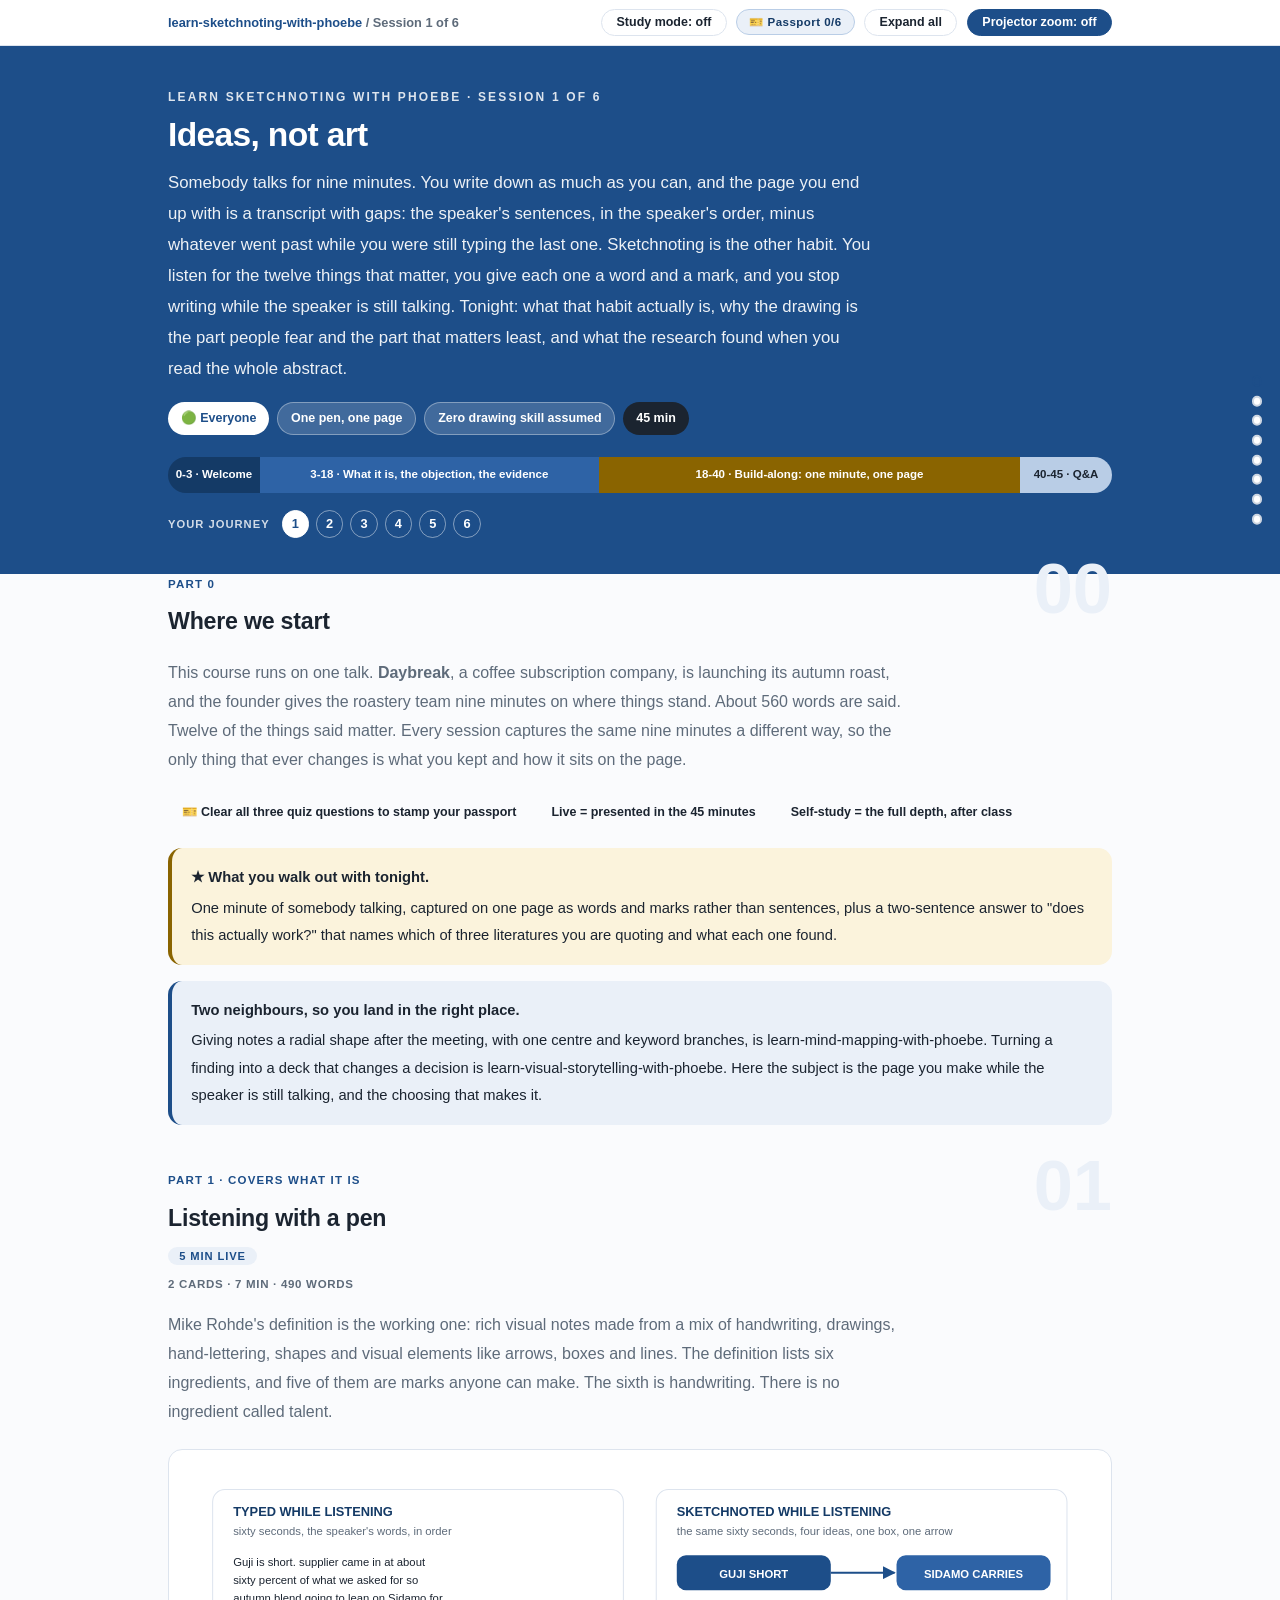
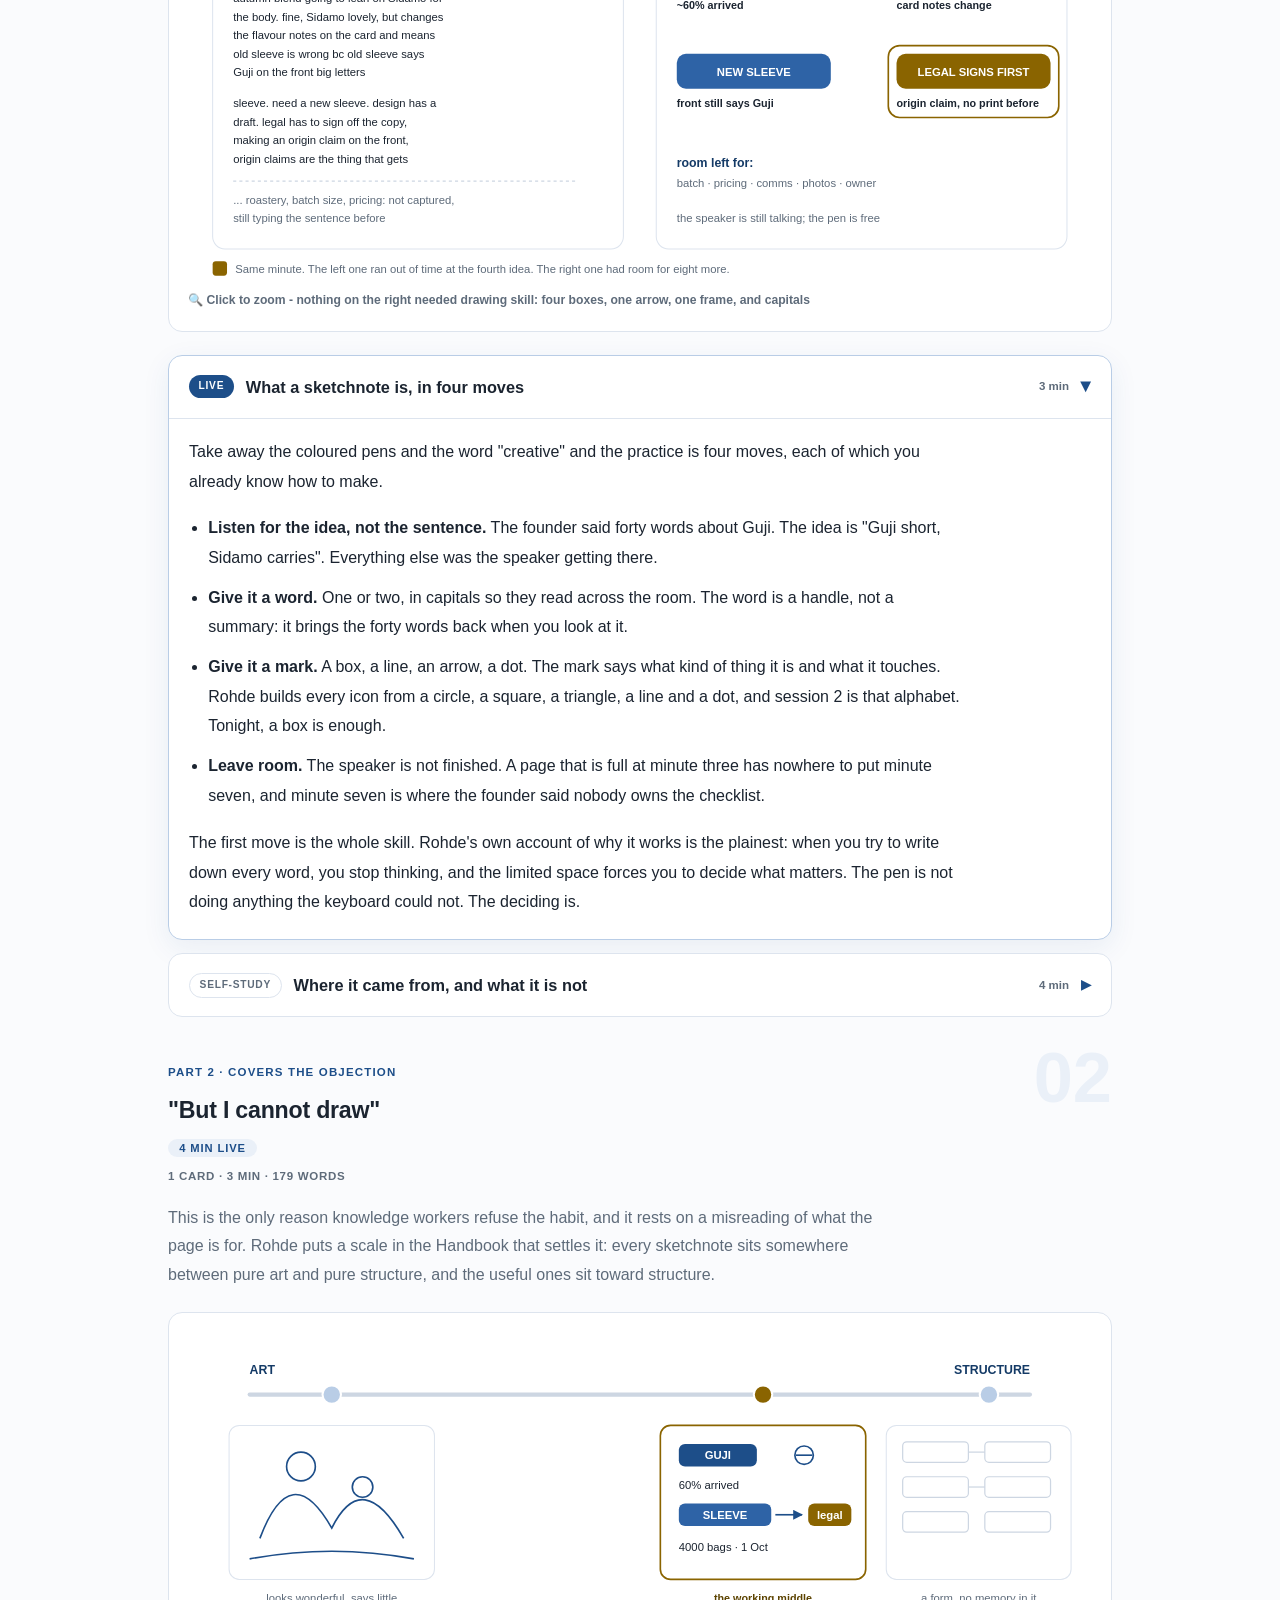
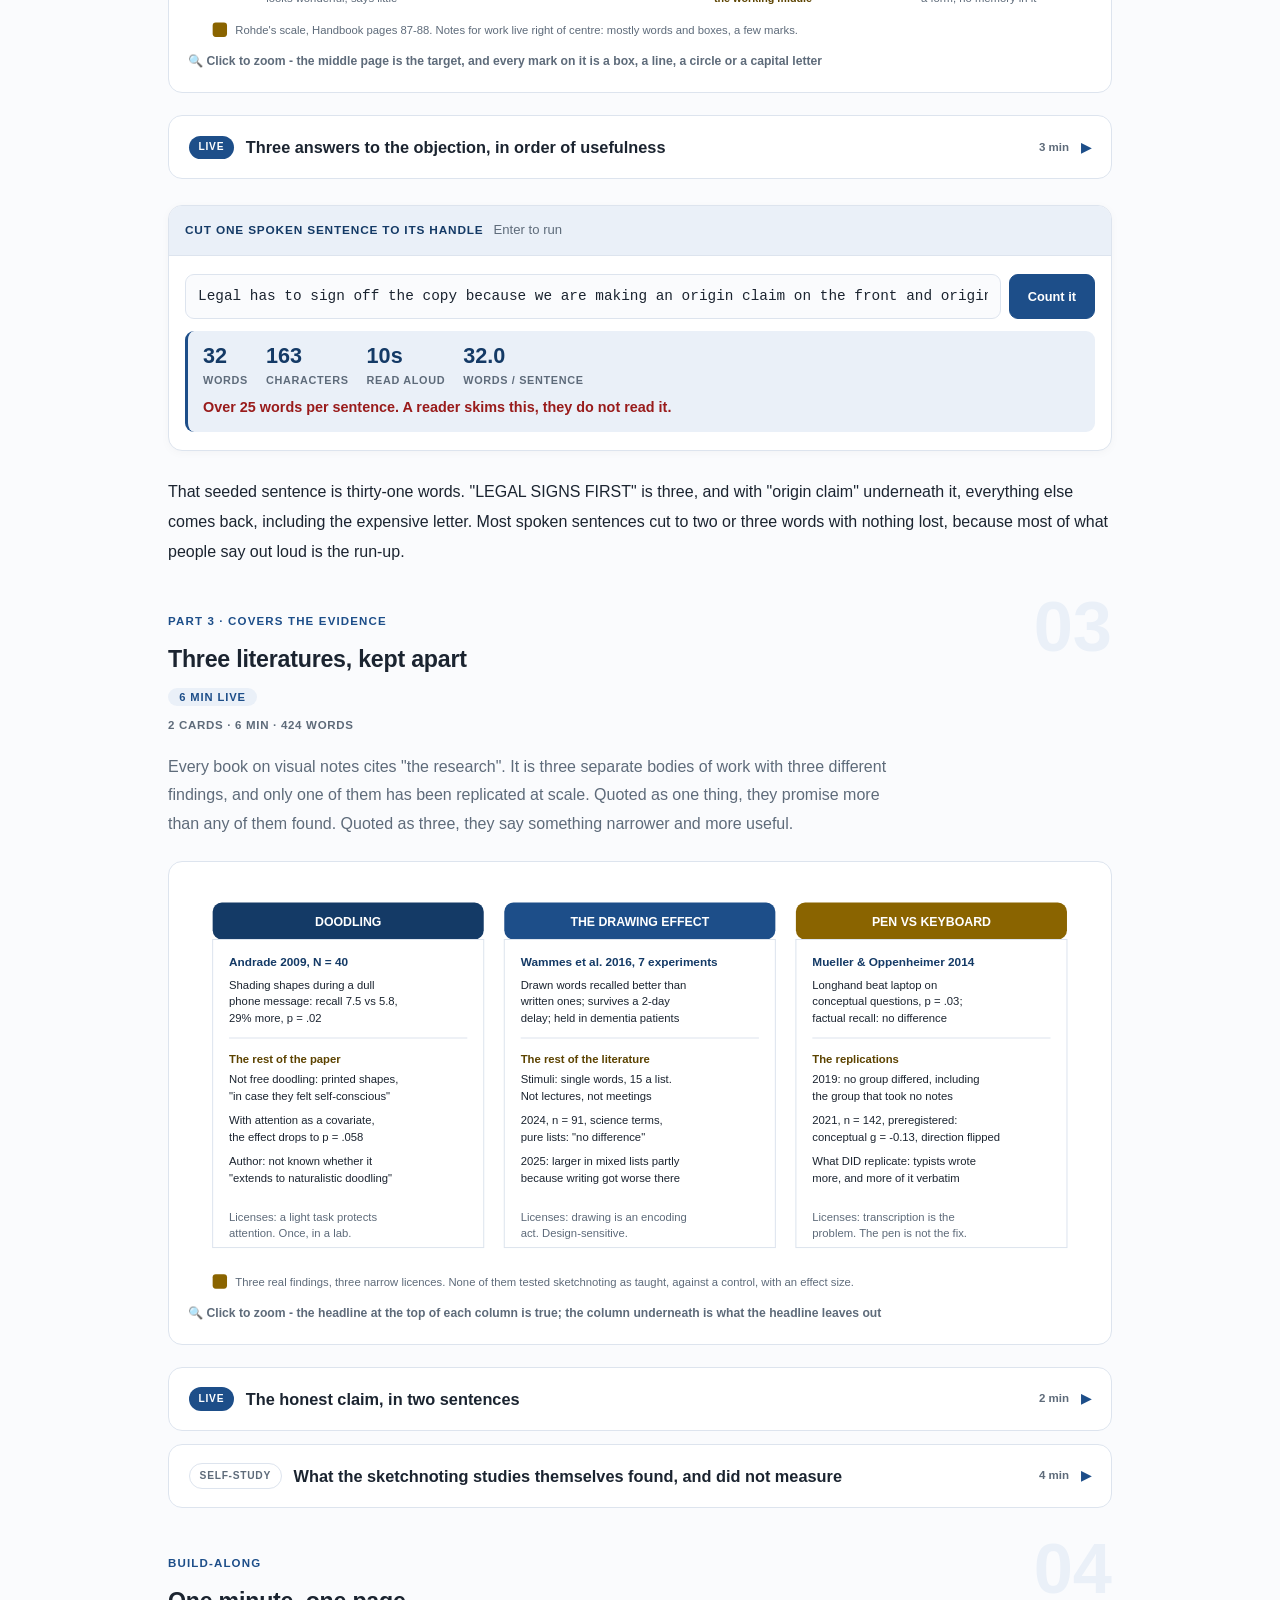
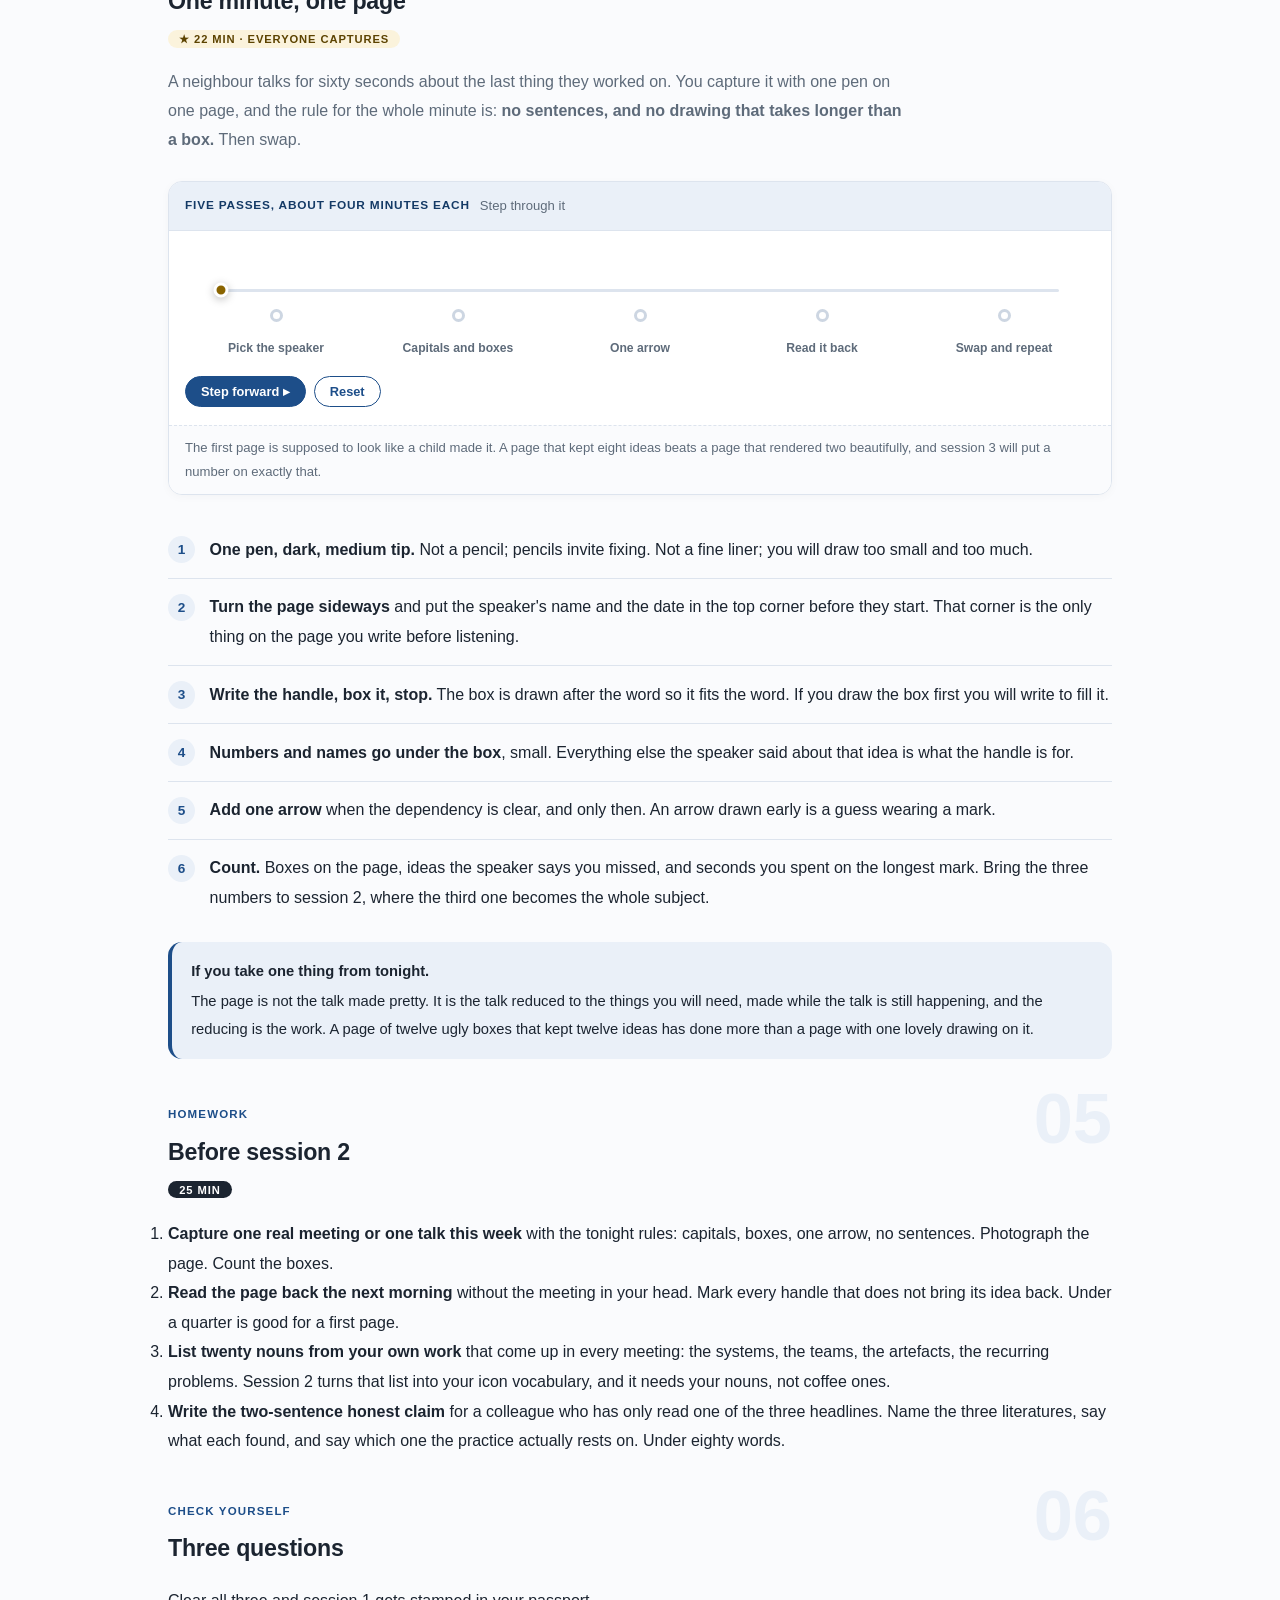
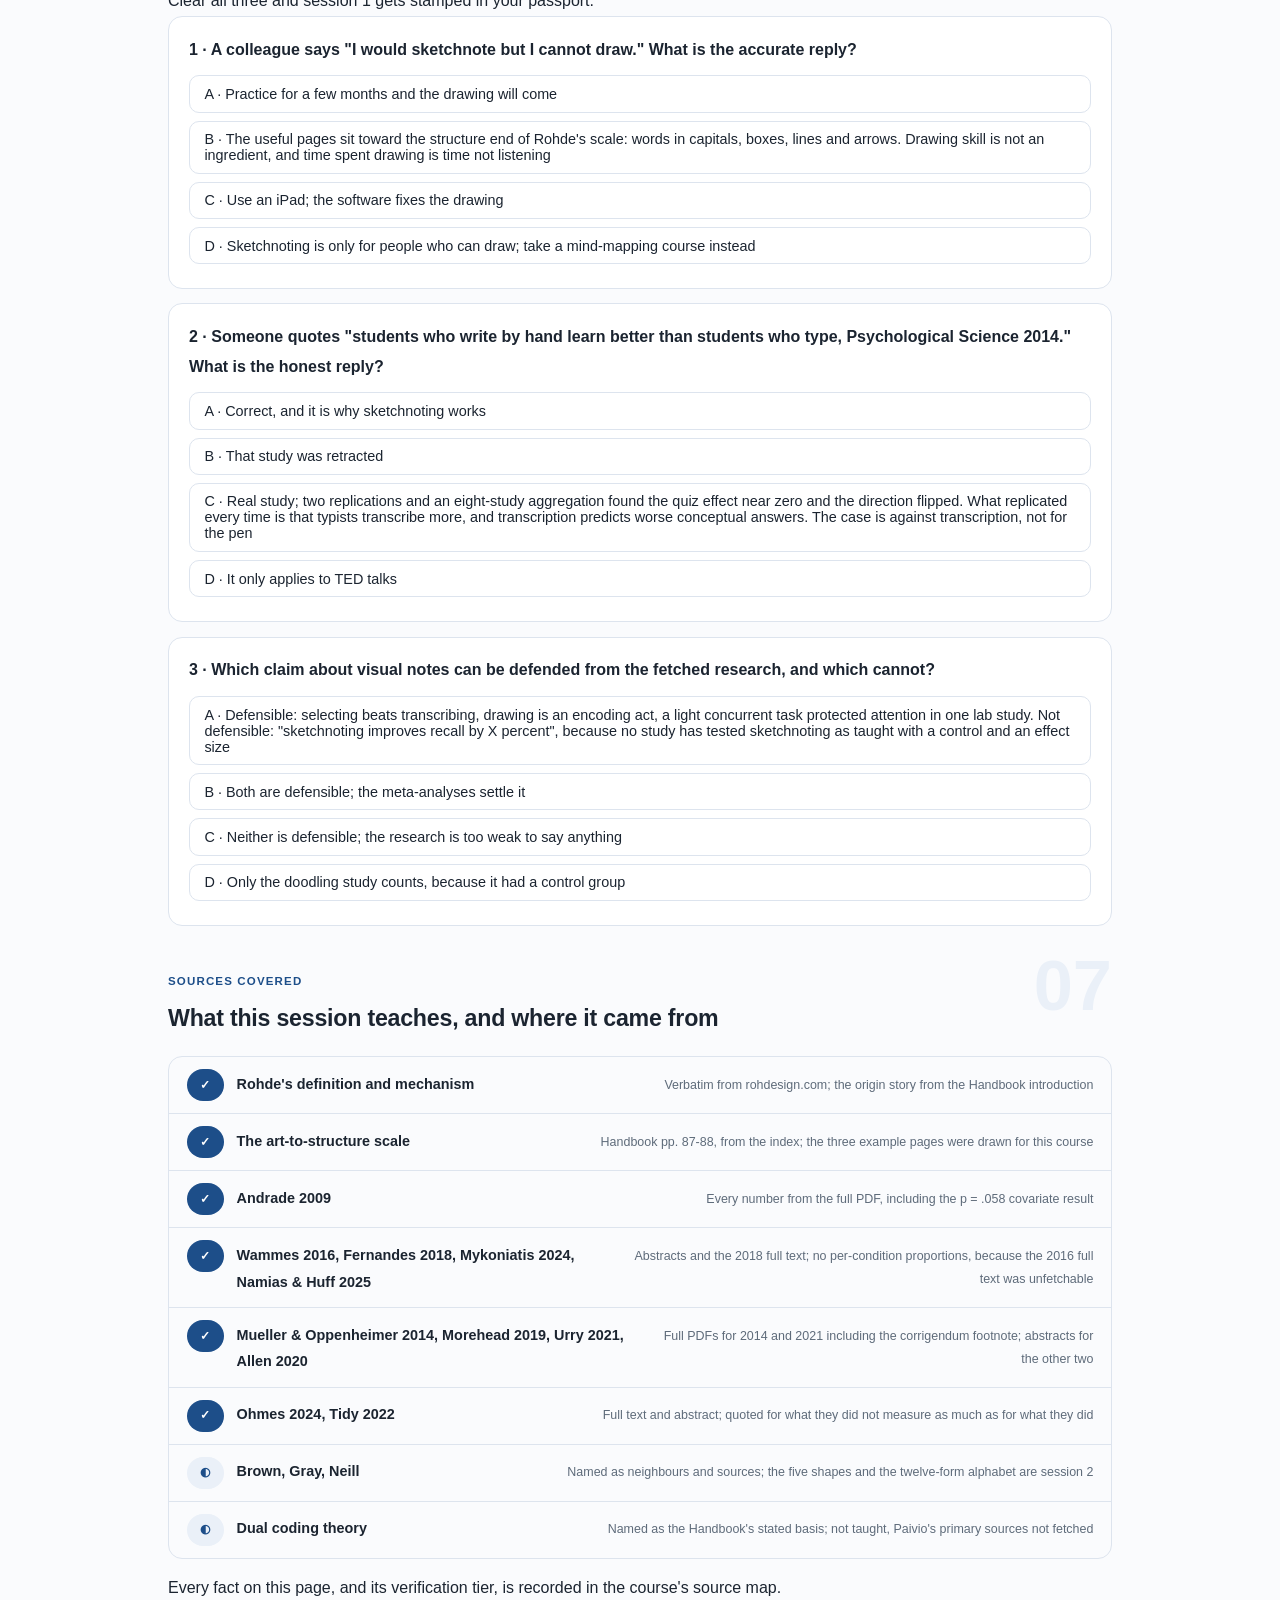
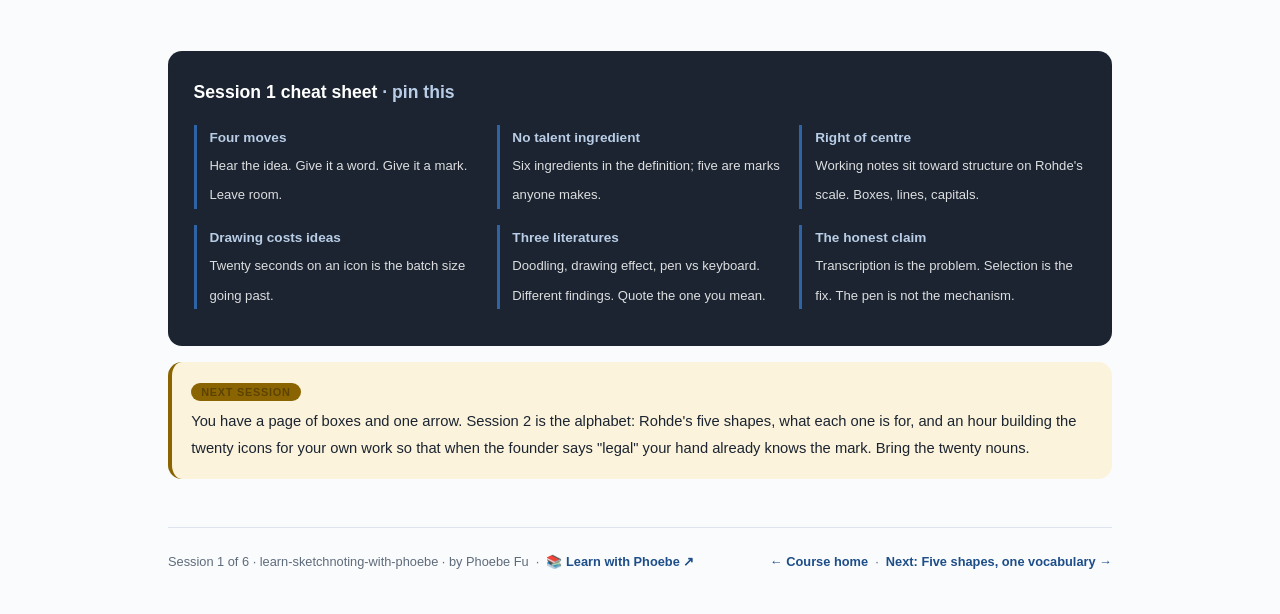
==== commit e604987c: "Session pages: remove the internal source-map path A session page is a page a learner reads, so a bu" ====
--- a/courses/01-ideas-not-art.html
+++ b/courses/01-ideas-not-art.html
@@ -457,7 +457,7 @@
       <div class="covered-row"><span class="status pill light">◐</span><span class="name">Brown, Gray, Neill</span><span class="note">Named as neighbours and sources; the five shapes and the twelve-form alphabet are session 2</span></div>
       <div class="covered-row"><span class="status pill light">◐</span><span class="name">Dual coding theory</span><span class="note">Named as the Handbook's stated basis; not taught, Paivio's primary sources not fetched</span></div>
     </div>
-    <p class="mono" style="margin-top:14px">Full source map with verification tiers: <span class="mono">materials/official-course-map.md</span>.</p>
+    <p class="mono" style="margin-top:14px">Every fact on this page, and its verification tier, is recorded in the course's source map.</p>
   </section>
 
   <section class="cheat" id="cheatsheet">
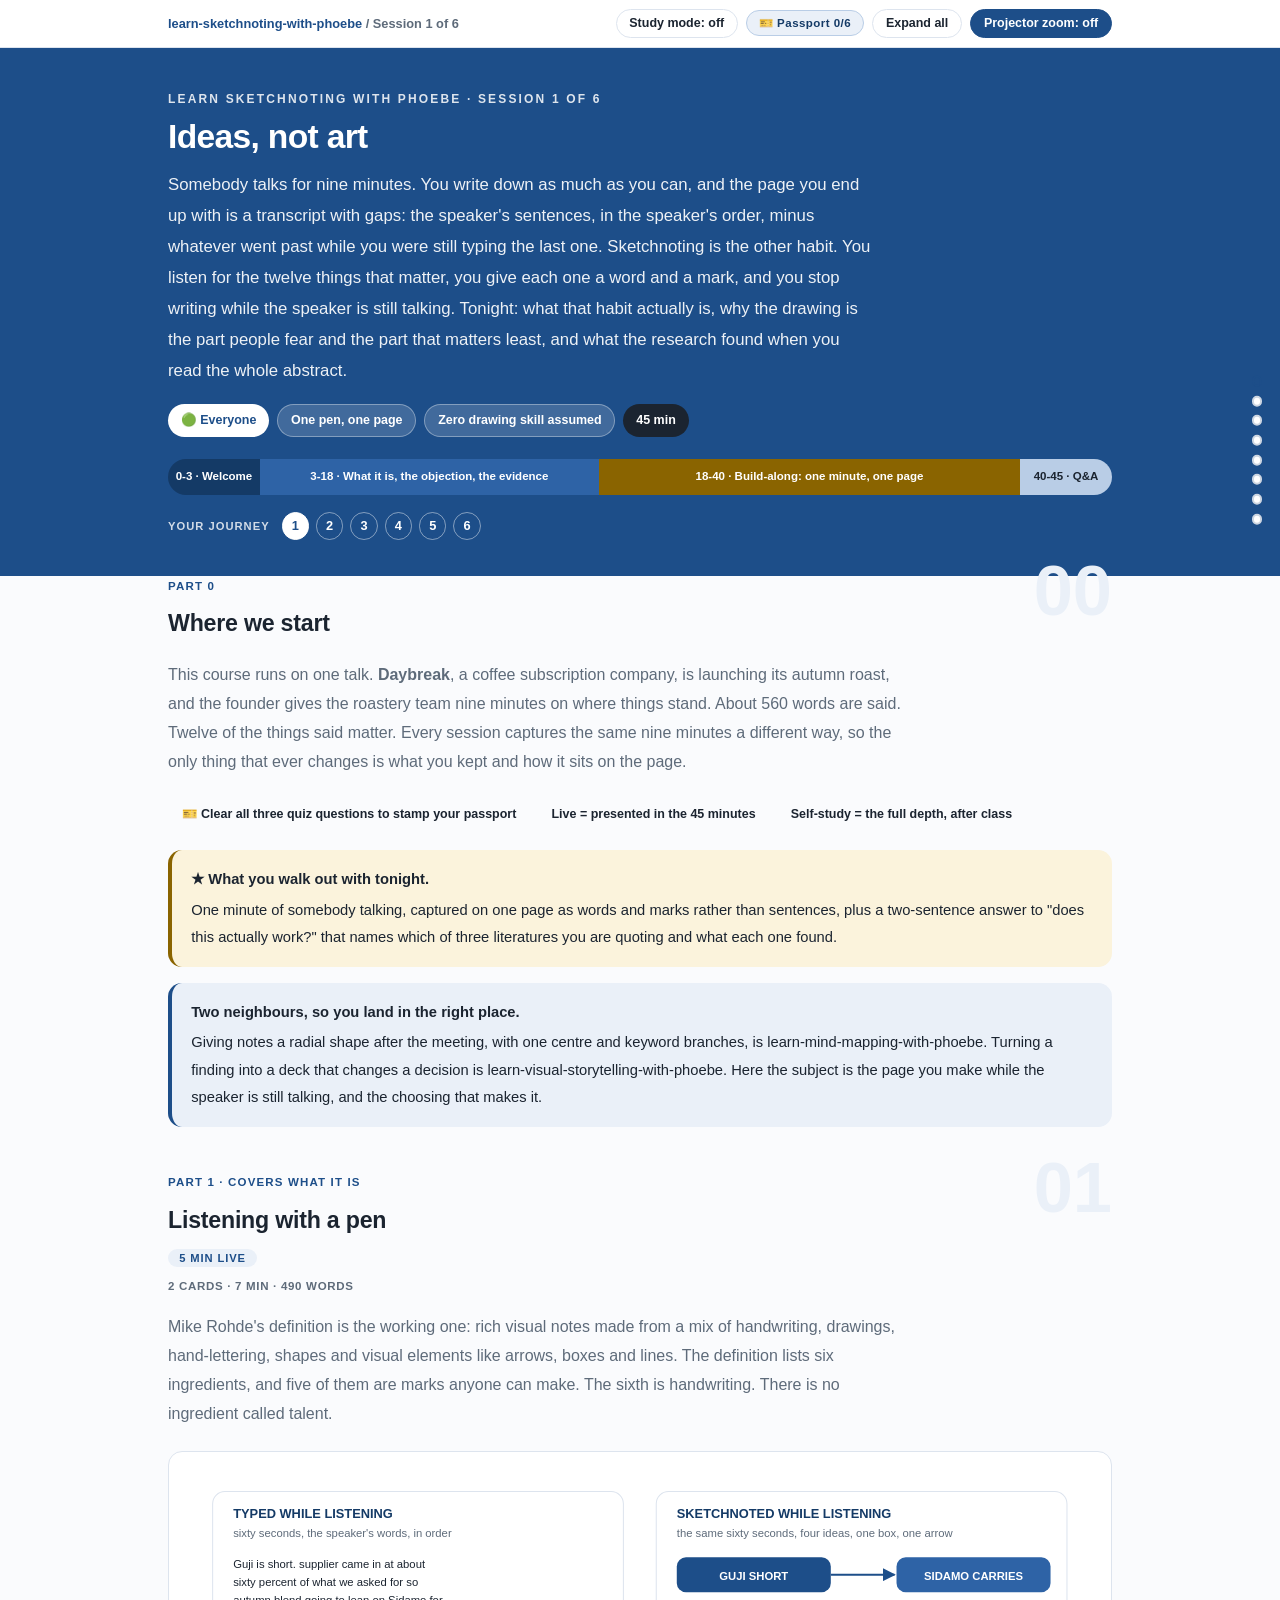
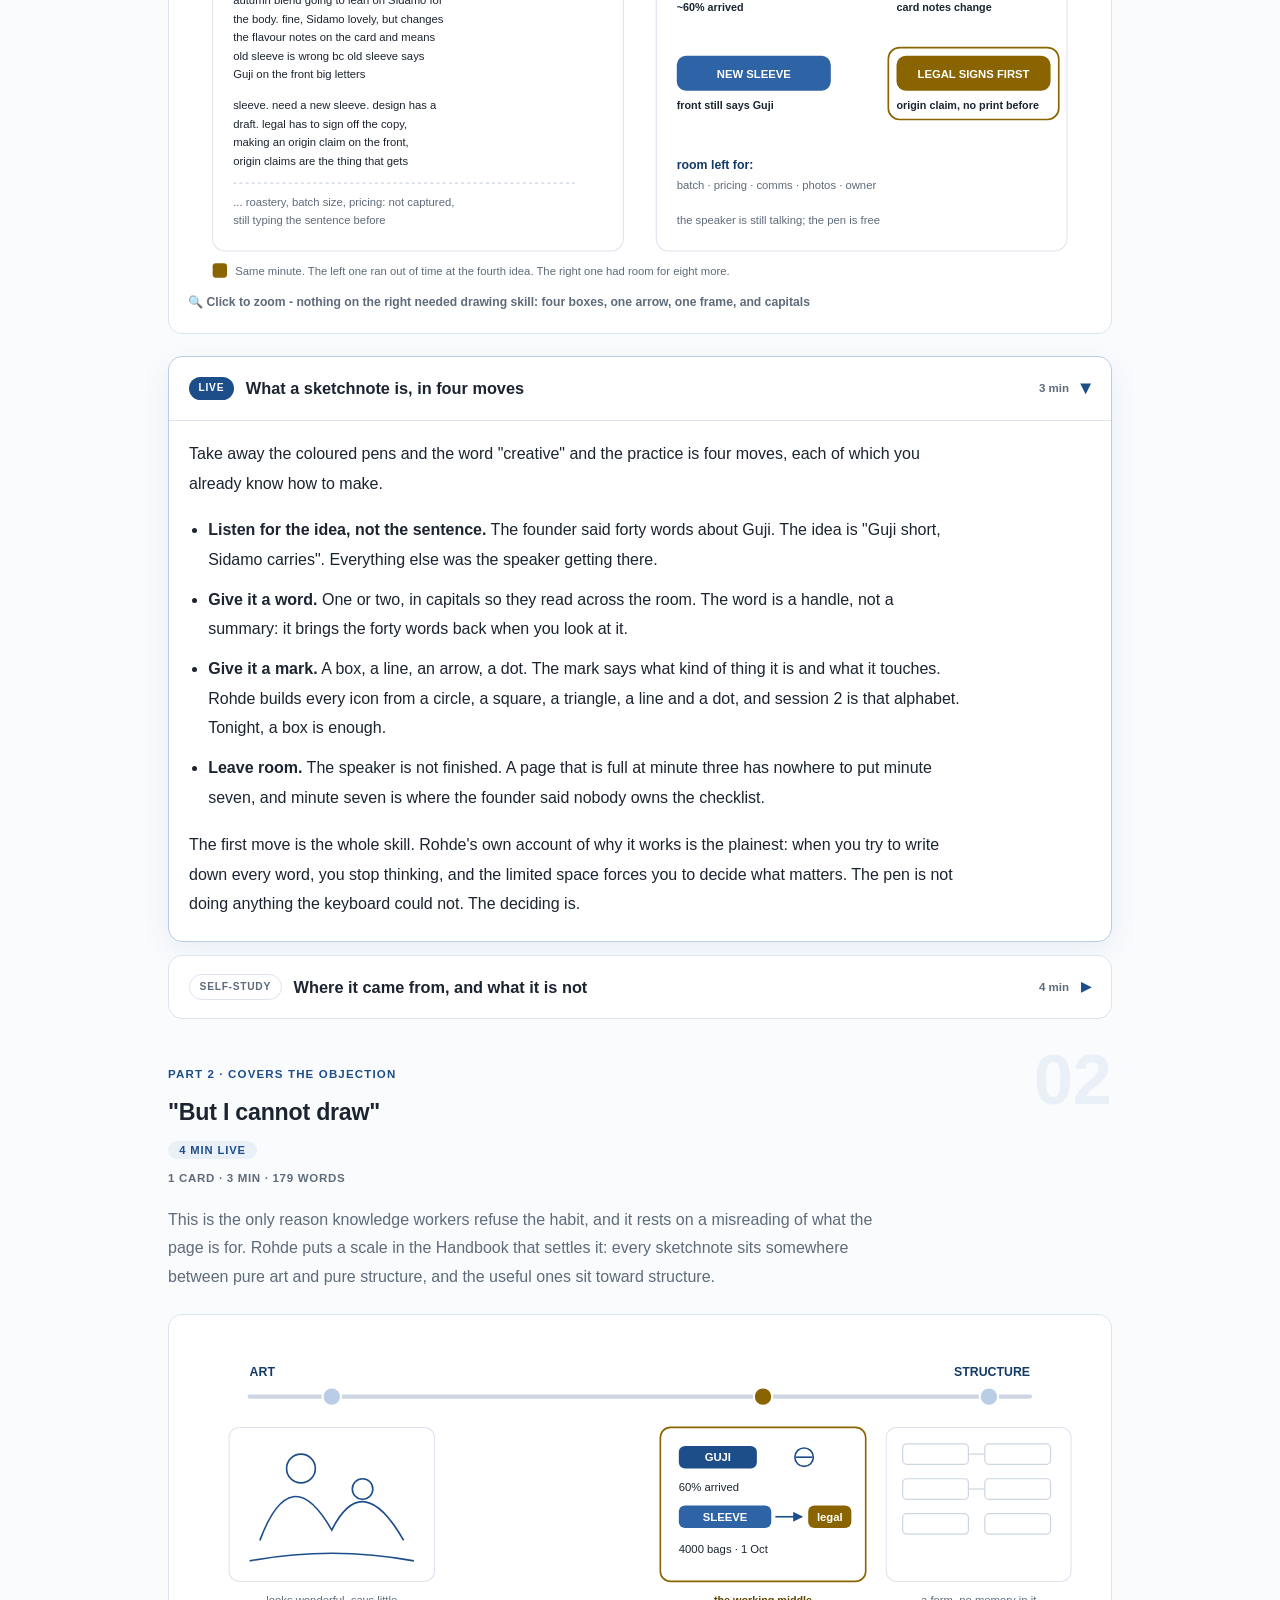
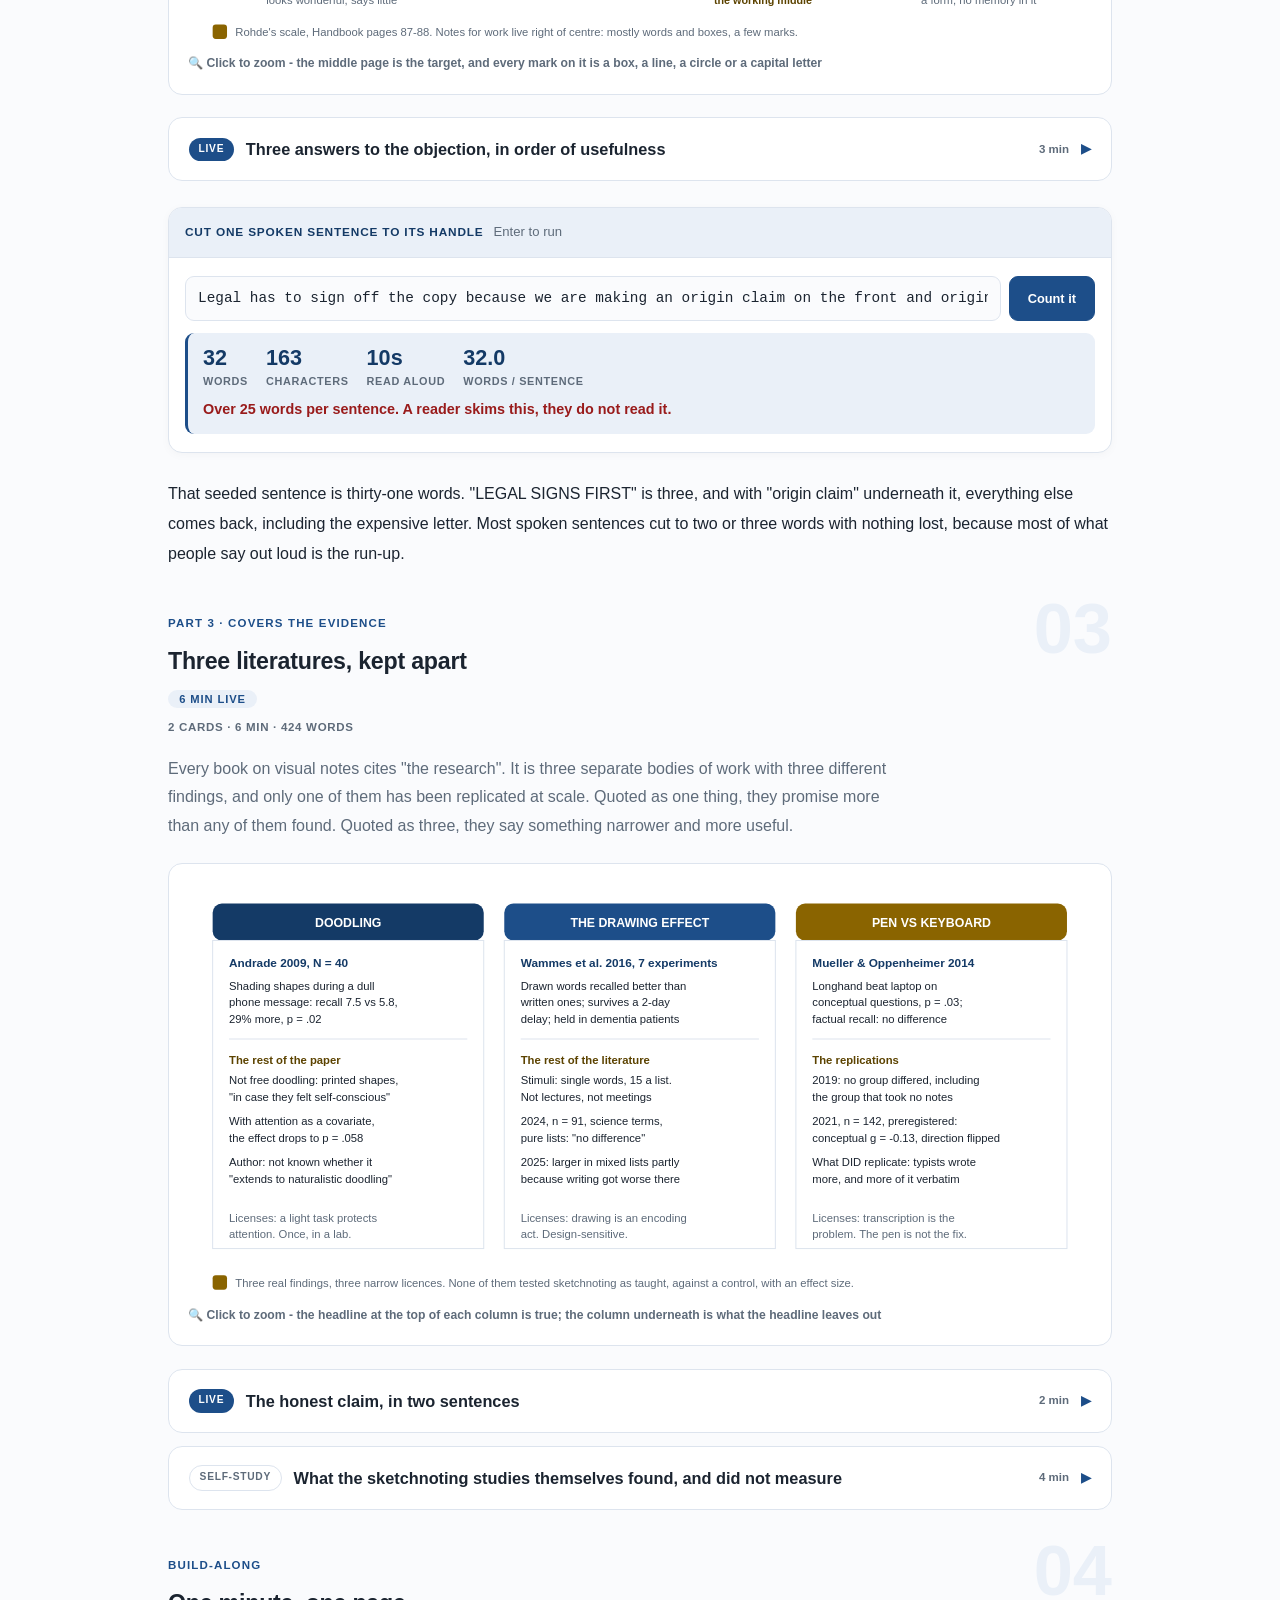
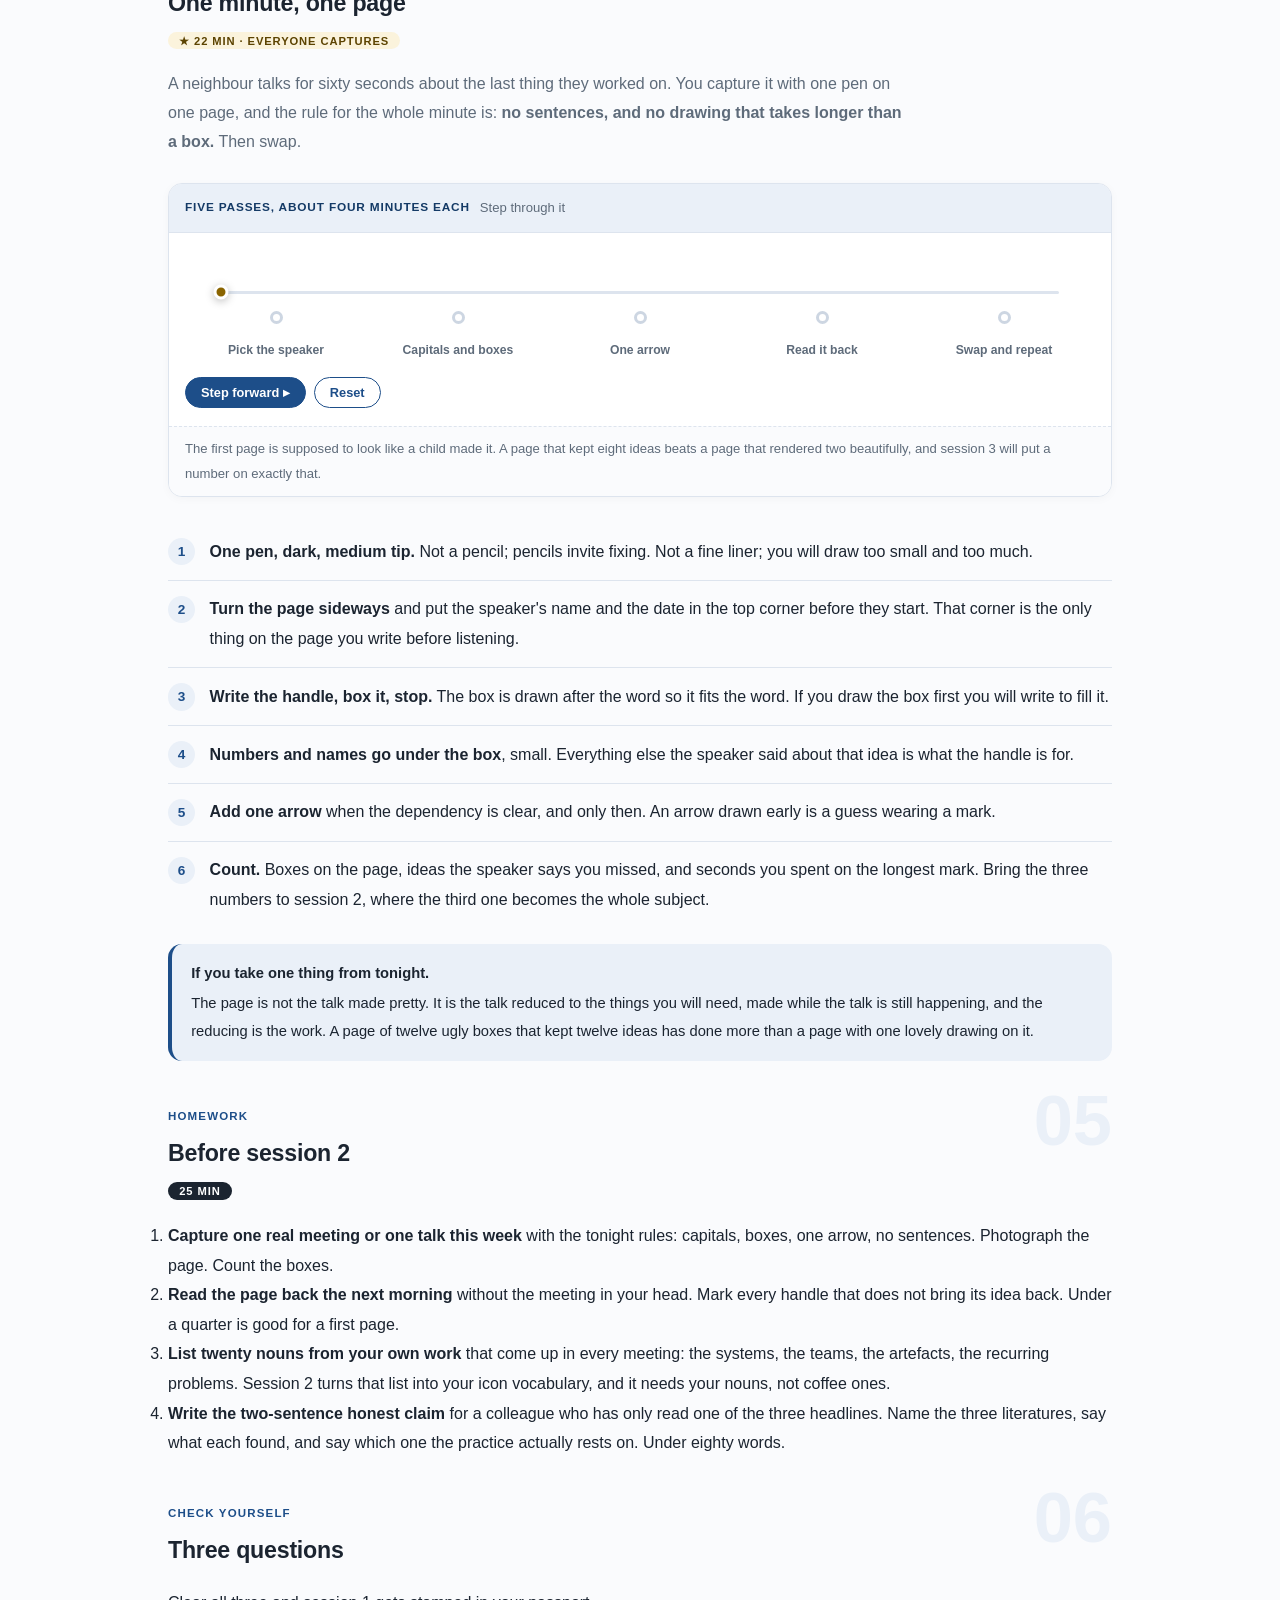
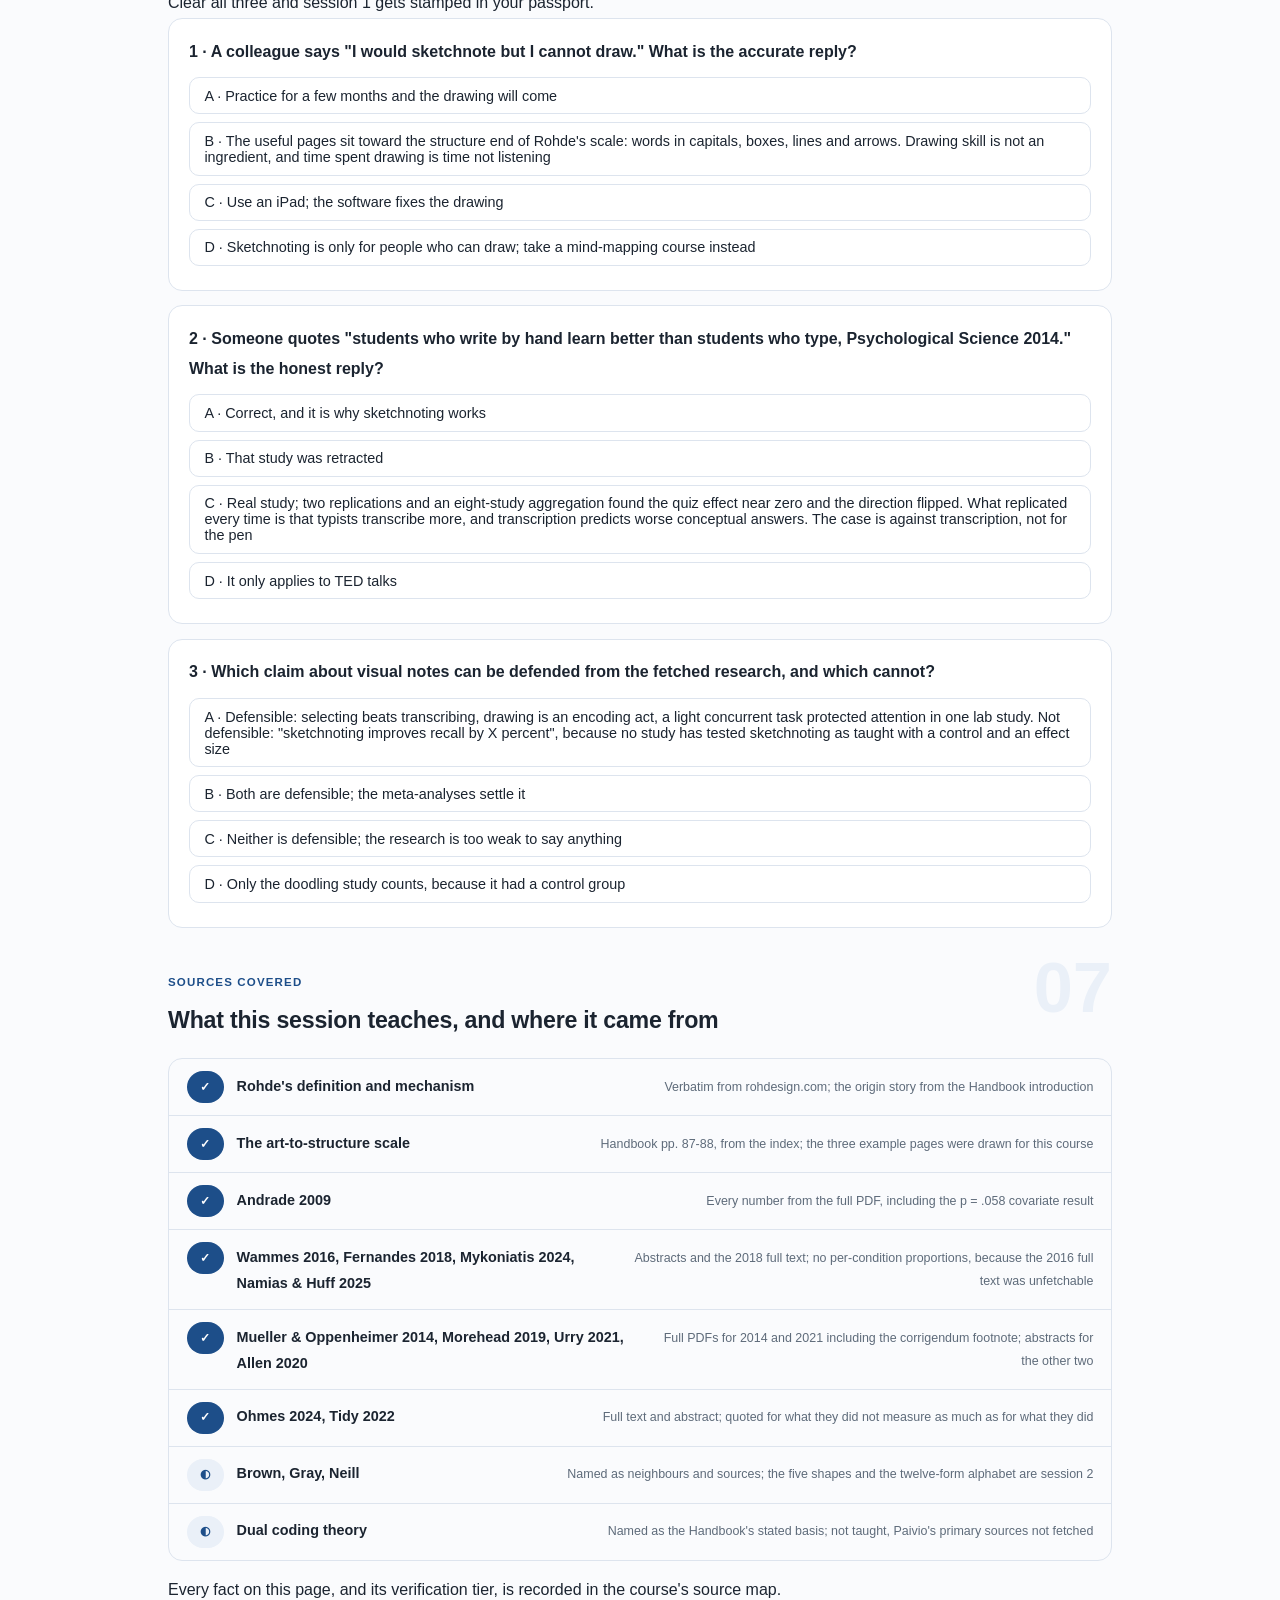
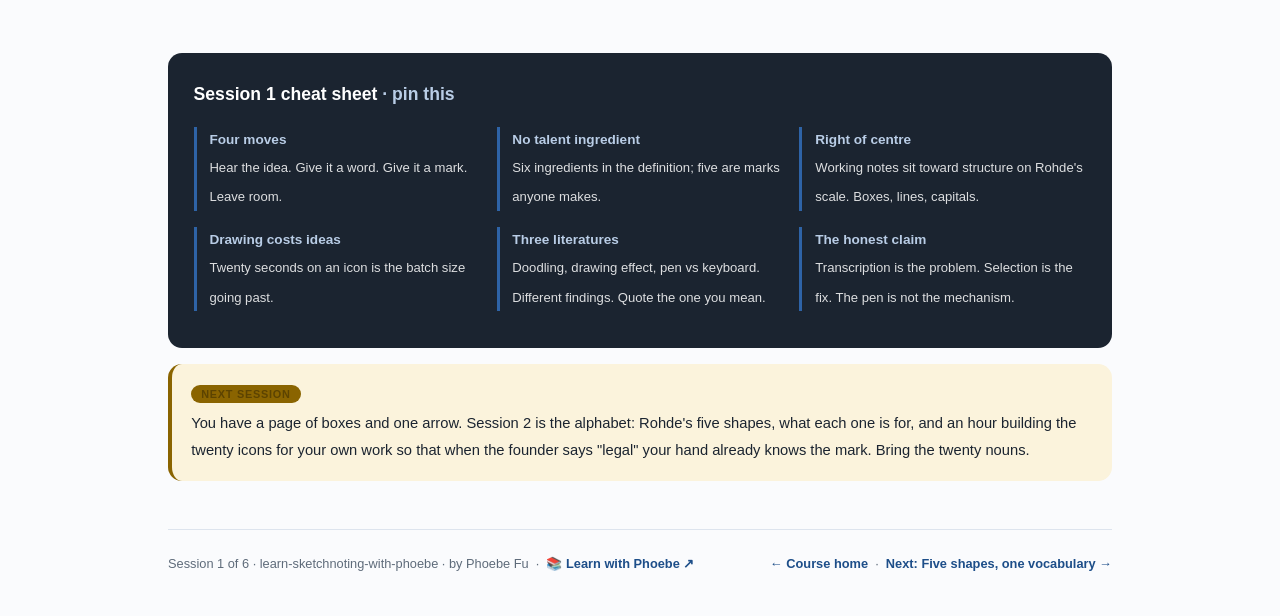
==== commit 67b951ca: "Layout: code boxes stack under step text; toolbar is one row Shared-template defect, live estate-wid" ====
--- a/courses/01-ideas-not-art.html
+++ b/courses/01-ideas-not-art.html
@@ -19,7 +19,7 @@
 <meta name="twitter:image" content="https://phoebefu6.github.io/learn-sketchnoting-with-phoebe/assets/og-cover.png">
 <!-- social:end -->
 <title>Session 1 · Ideas, not art - learn sketchnoting with phoebe</title>
-<link rel="stylesheet" href="../assets/style.css?v=1">
+<link rel="stylesheet" href="../assets/style.css?v=3">
 </head>
 <body>
 
--- a/assets/style.css
+++ b/assets/style.css
@@ -114,8 +114,9 @@
   border-bottom: 1px solid var(--hairline);
   padding: .55rem 0;
 }
-.toolbar .wrap { display: flex; align-items: center; gap: .6rem; }
-.toolbar .crumb { font-size: .8rem; color: var(--muted); font-weight: 600; margin-right: auto; }
+.toolbar .wrap { display: flex; align-items: center; gap: .5rem; flex-wrap: nowrap; }
+.toolbar .crumb { font-size: .8rem; color: var(--muted); font-weight: 600; margin-right: auto; min-width: 0; white-space: nowrap; overflow: hidden; text-overflow: ellipsis; }
+.toolbar .btn { white-space: nowrap; flex: none; padding: .38rem .8rem; font-size: .78rem; line-height: 1.2; }
 .toolbar .crumb a { color: var(--indigo); text-decoration: none; }
 .btn {
   border: 1px solid var(--hairline);
@@ -315,11 +316,15 @@
 /* ---------- demo steps ---------- */
 .steps { counter-reset: step; margin: .6rem 0 1rem; }
 .step {
-  display: flex;
-  gap: .9rem;
+  display: grid;
+  grid-template-columns: max-content minmax(0, 1fr);
+  column-gap: .9rem;
+  row-gap: .2rem;
   padding: .85rem 0;
   border-bottom: .5px solid var(--hairline);
 }
+.step > * { grid-column: 2; min-width: 0; }
+.step > .prompt-box { margin: .8rem 0 .4rem; }
 .step:last-child { border-bottom: none; }
 .step::before {
   counter-increment: step;
@@ -823,7 +828,10 @@
   /* 44px tap targets */
   details.card summary { min-height: 44px; }
   .qopt { min-height: 44px; display: flex; align-items: center; padding: .7rem .9rem; }
-  .toolbar .btn, .pagefoot a { min-height: 44px; display: inline-flex; align-items: center; }
+  .toolbar .btn, .pagefoot a { min-height: 44px; display: inline-flex; align-items: center; justify-content: center; }
+  .toolbar .crumb, .toolbar #zoom-toggle { display: none; }
+  .toolbar .btn { flex: 1 1 0; padding: .3rem .4rem; font-size: .72rem; }
+  table.clean { display: block; overflow-x: auto; -webkit-overflow-scrolling: touch; }
 }
 
 @media (max-width: 640px) {
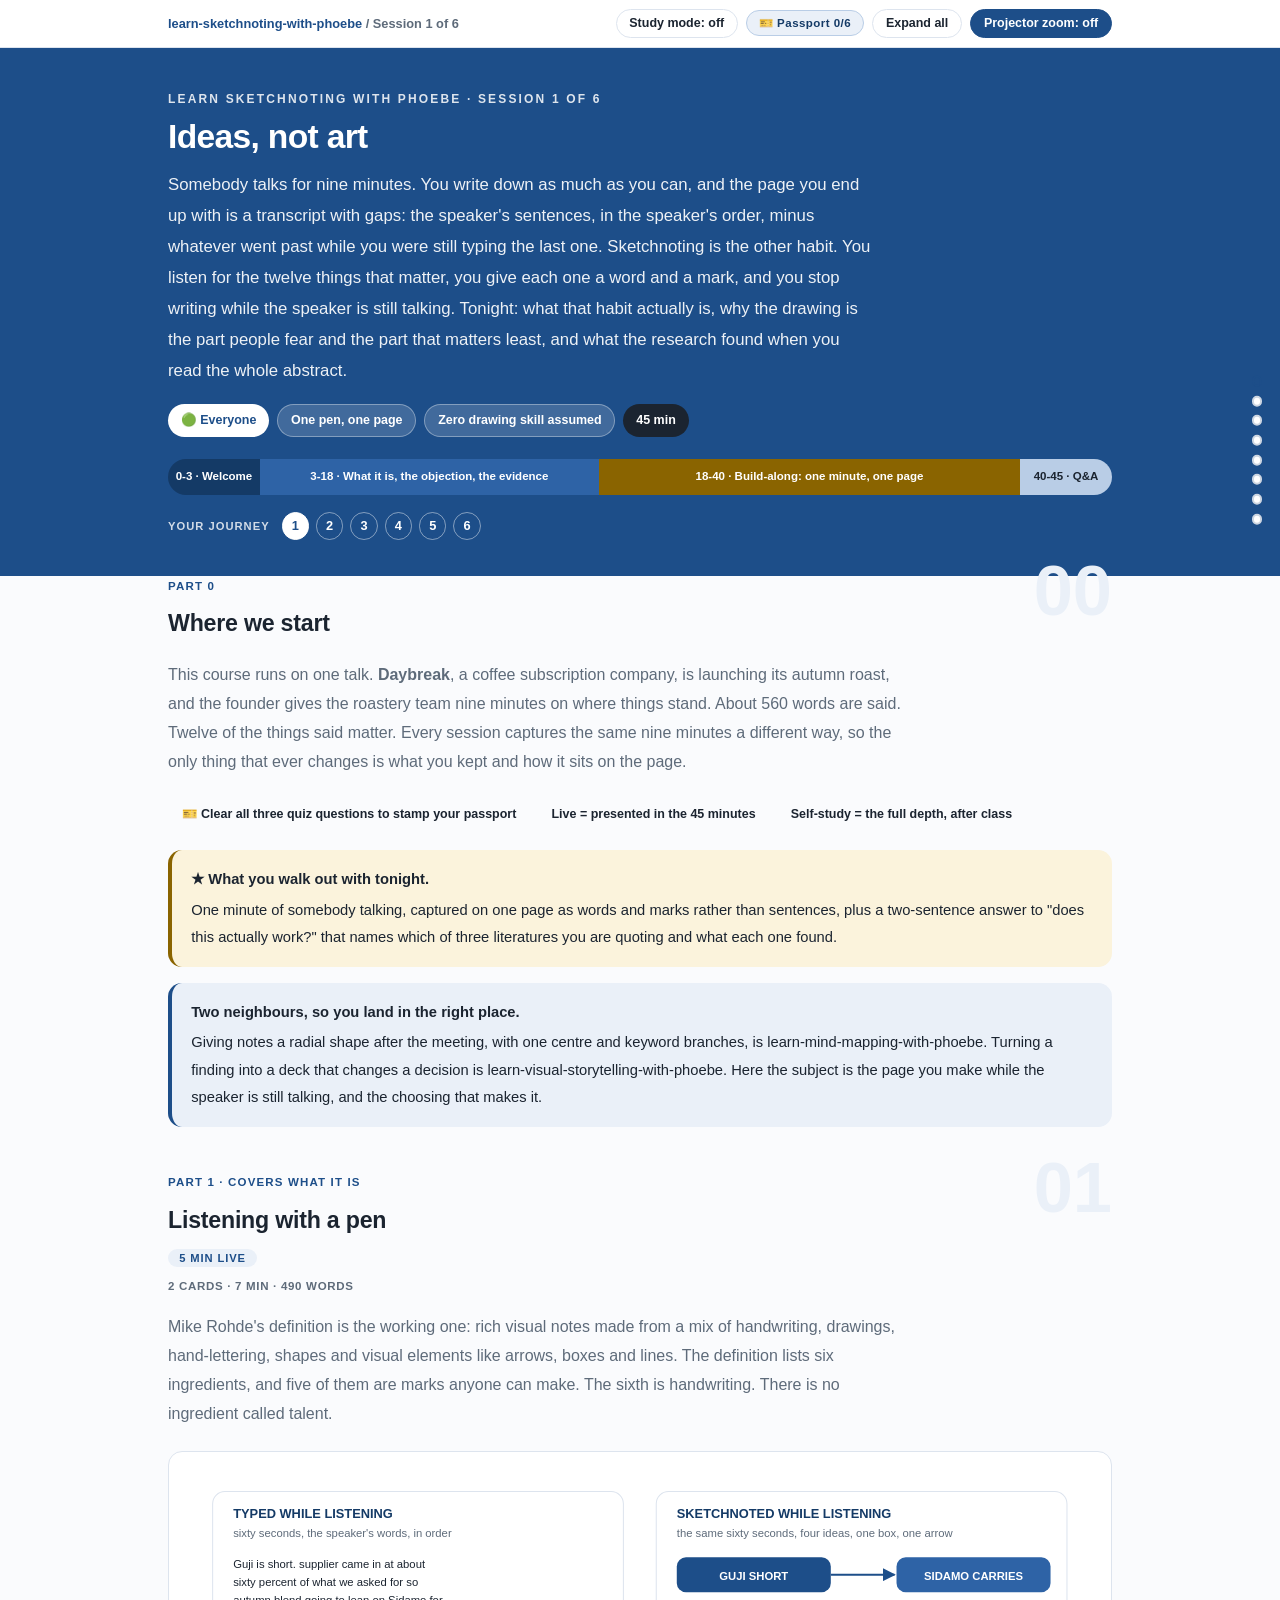
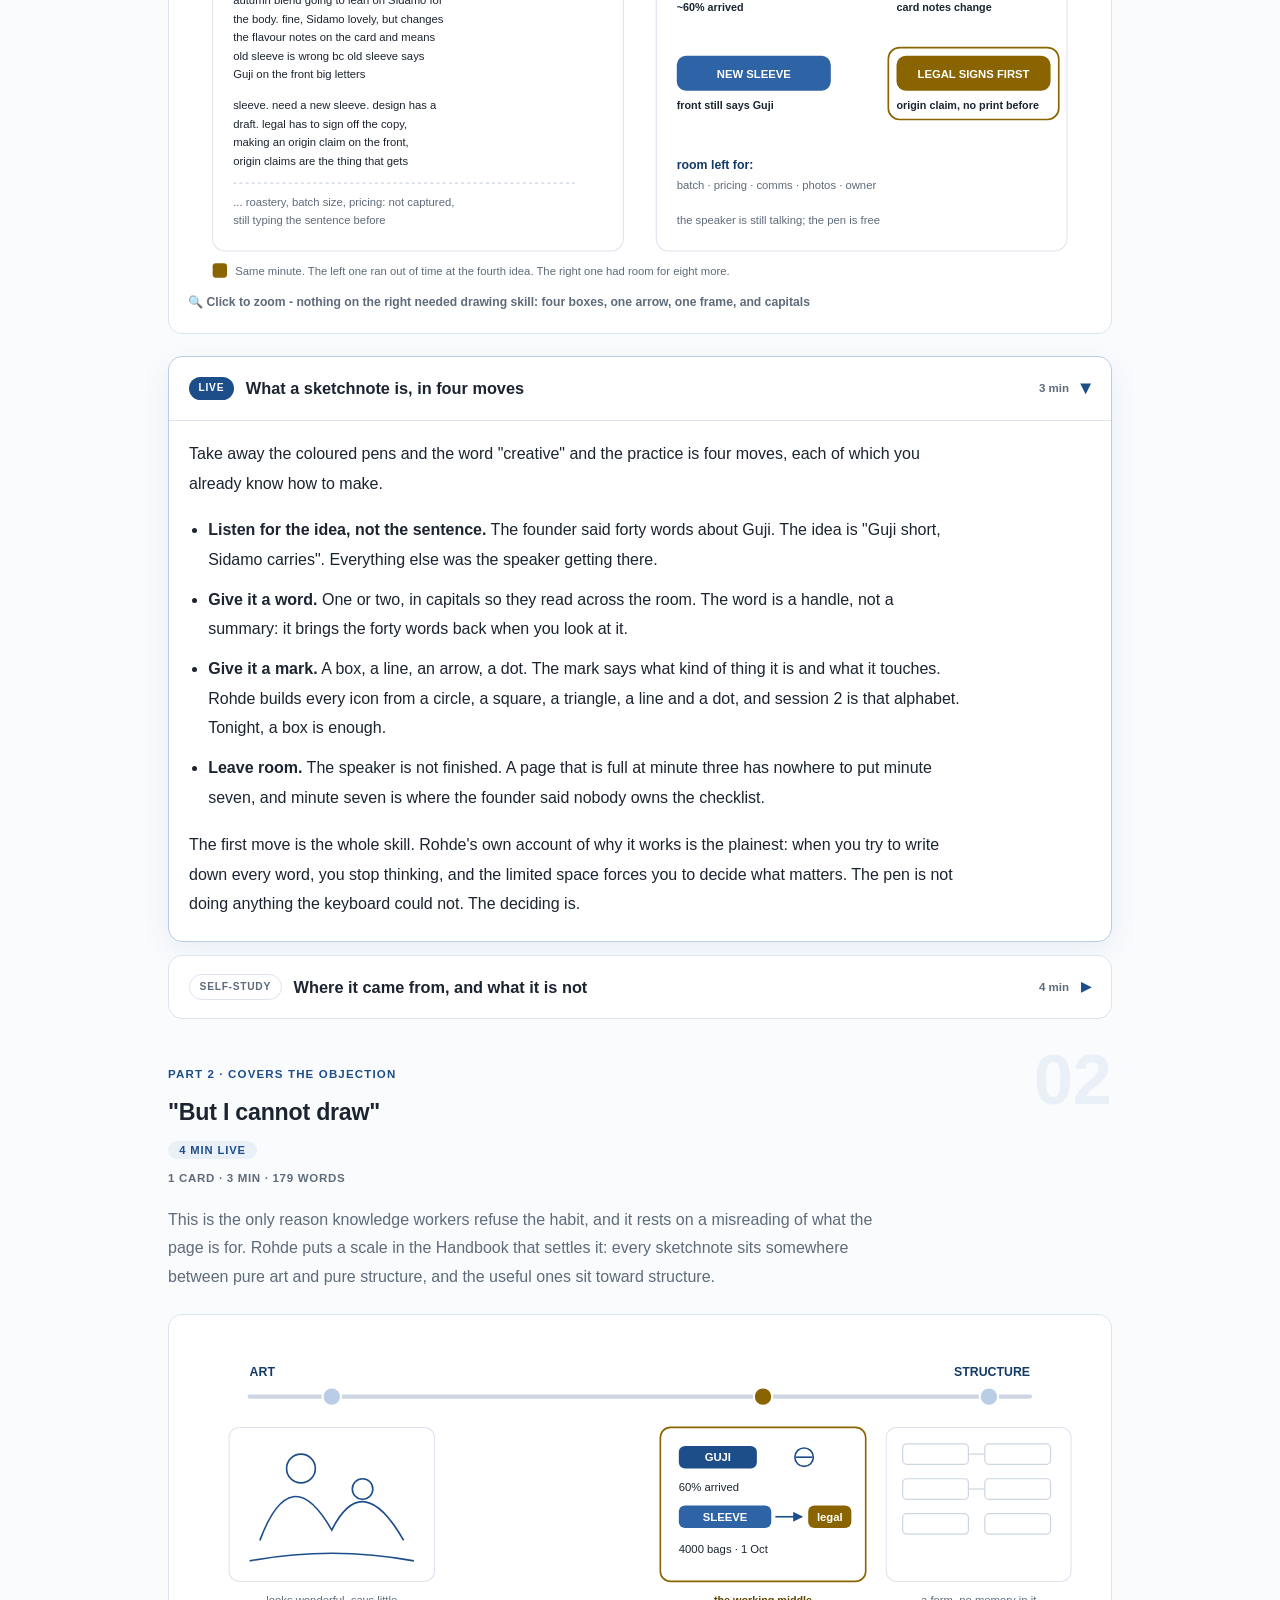
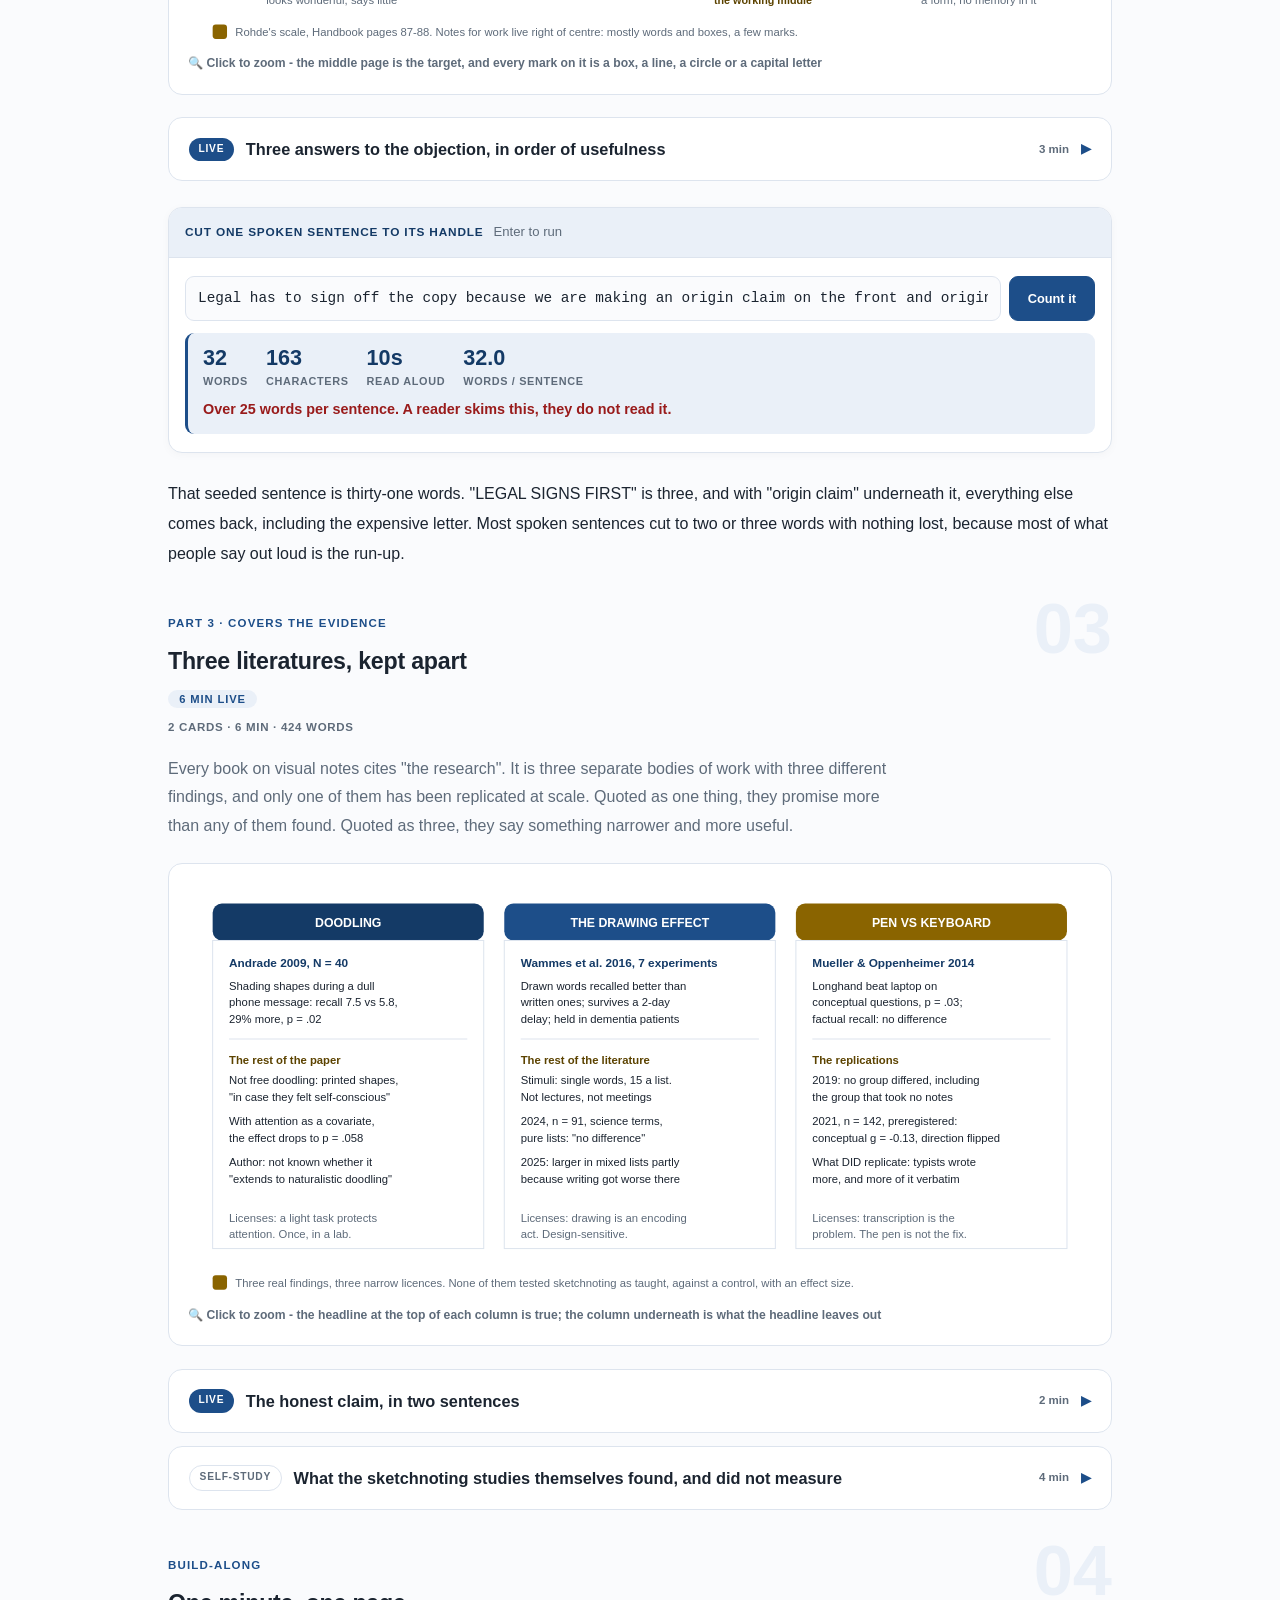
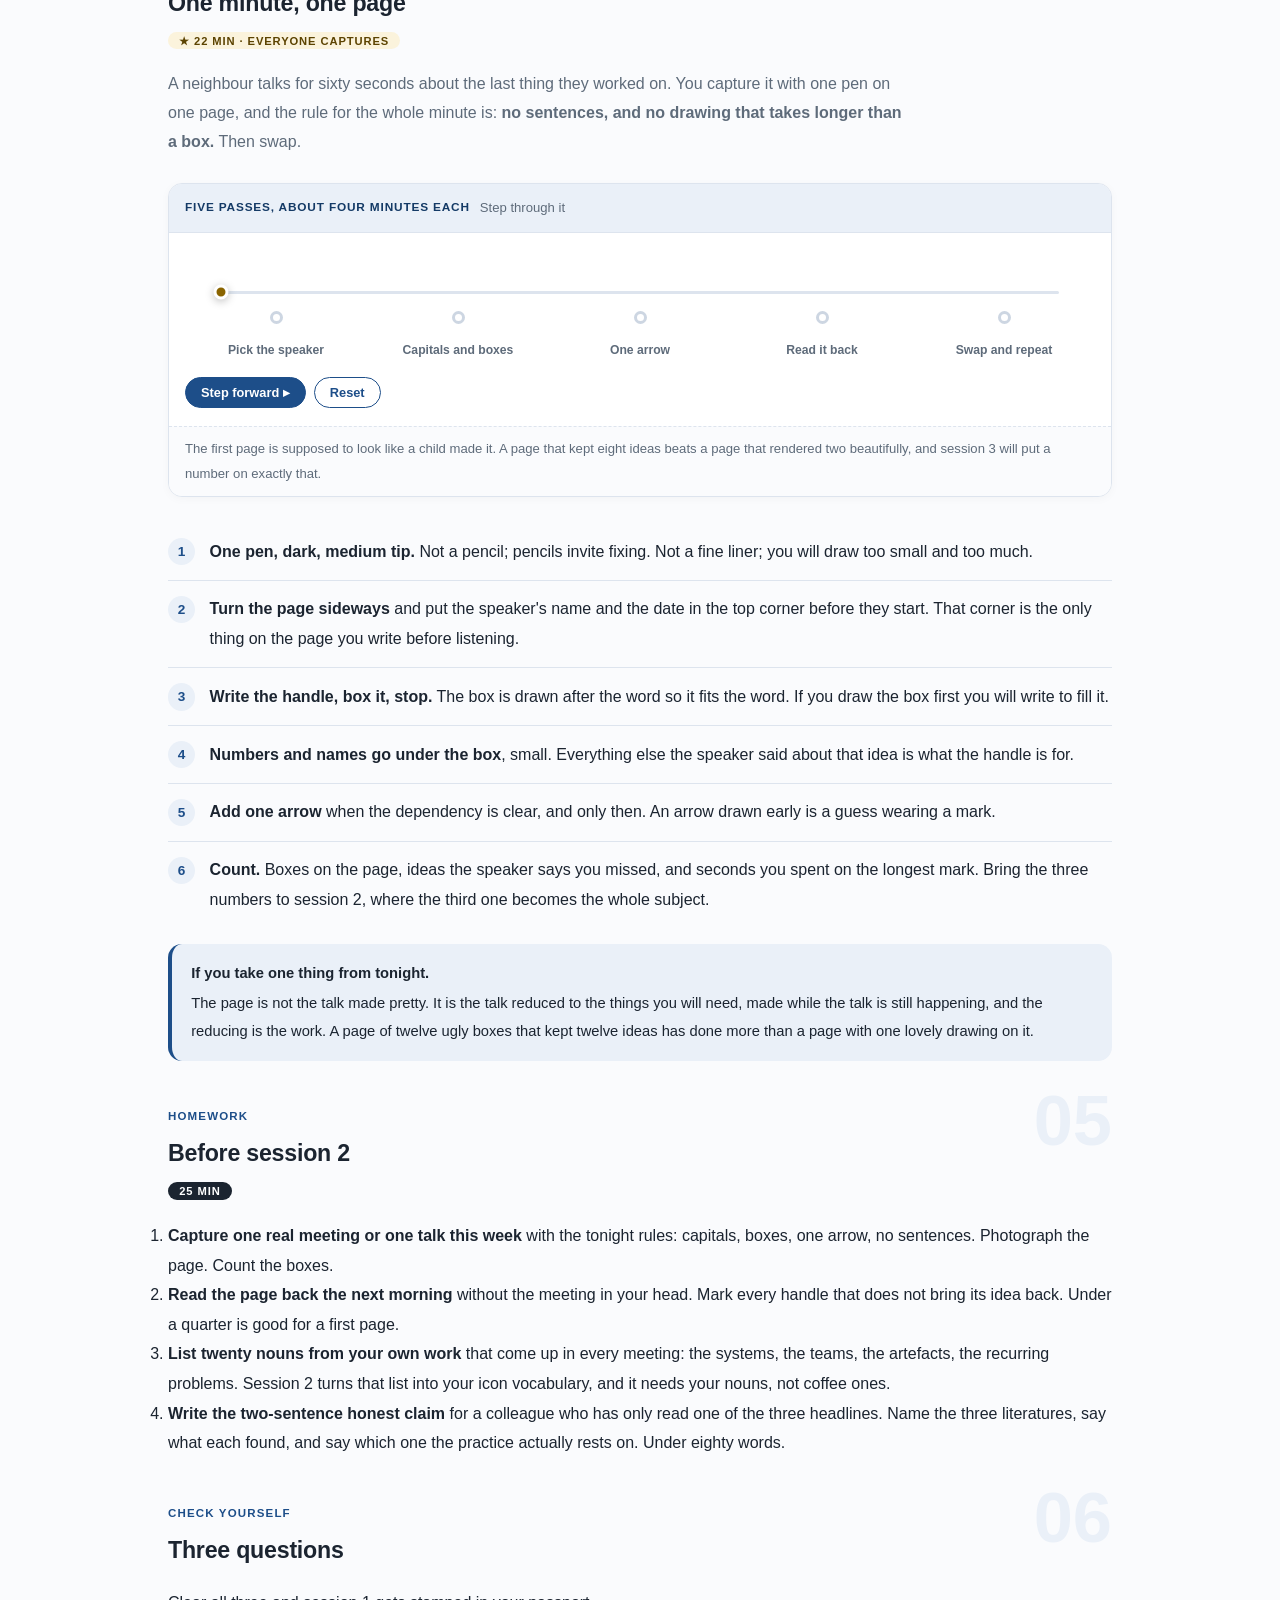
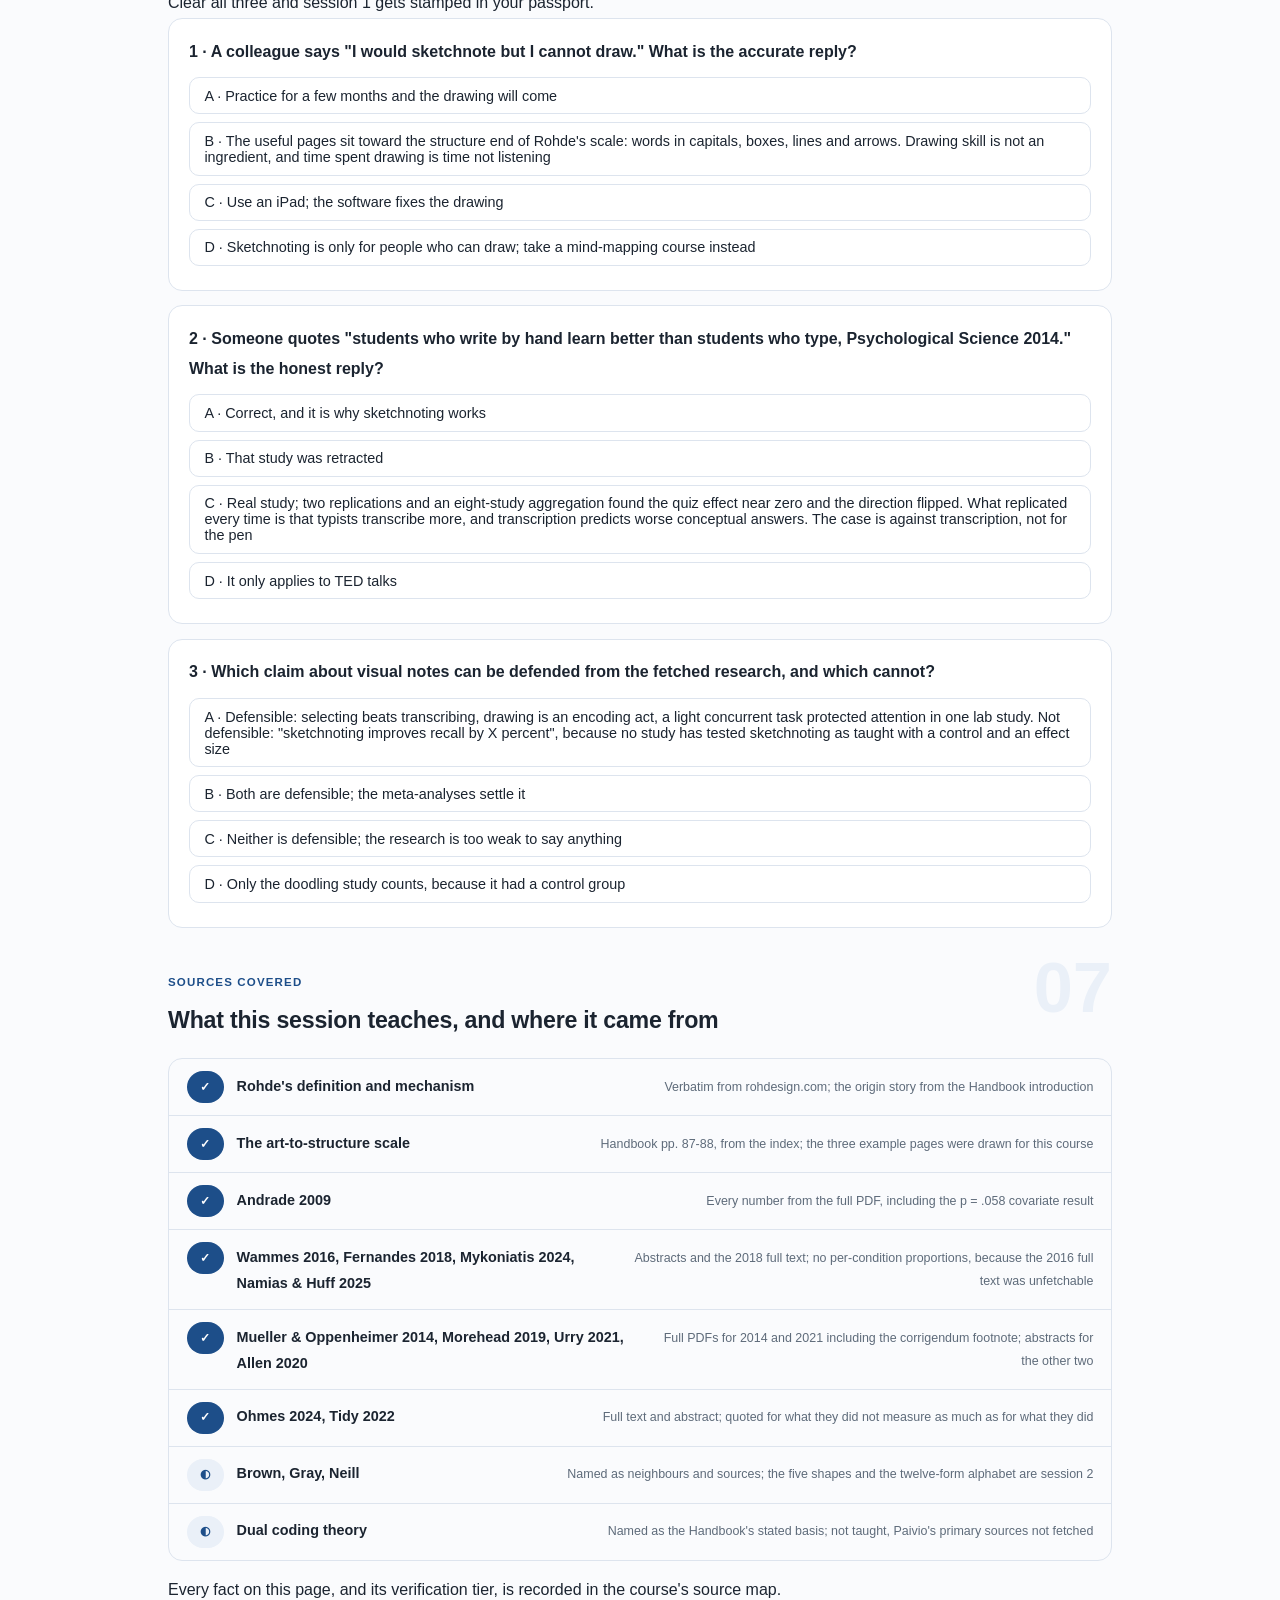
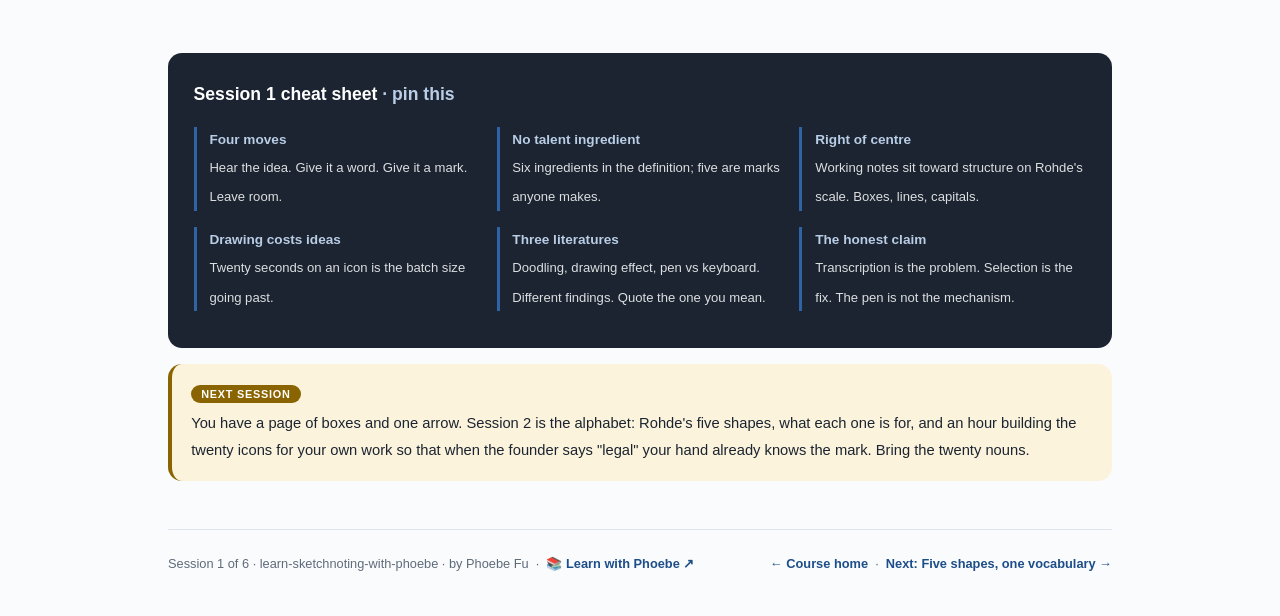
==== commit dfb87205: "Fix unreadable pills and labels: white text on the amber fill The "Real world" pill, build-along ste" ====
--- a/courses/01-ideas-not-art.html
+++ b/courses/01-ideas-not-art.html
@@ -19,7 +19,7 @@
 <meta name="twitter:image" content="https://phoebefu6.github.io/learn-sketchnoting-with-phoebe/assets/og-cover.png">
 <!-- social:end -->
 <title>Session 1 · Ideas, not art - learn sketchnoting with phoebe</title>
-<link rel="stylesheet" href="../assets/style.css?v=3">
+<link rel="stylesheet" href="../assets/style.css?v=4">
 </head>
 <body>
 
--- a/assets/style.css
+++ b/assets/style.css
@@ -236,7 +236,7 @@
 .pill.solid { background: var(--indigo); color: #fff; }
 .pill.light { background: var(--indigo-50); color: var(--indigo); }
 .pill.inkpill { background: var(--ink); color: #fff; }
-.pill.amber, .pill.peach { background: var(--amber); color: var(--amber-ink); }
+.pill.amber, .pill.peach { background: var(--amber); color: #fff; }
 .pill.bare { color: var(--faint); }
 
 /* ---------- 4D grid ---------- */
@@ -294,7 +294,7 @@
   padding: .15rem .7rem;
 }
 .prompt-box.bad .label { background: var(--faint); color: var(--ink); }
-.prompt-box.good .label { background: var(--amber); color: var(--amber-ink); }
+.prompt-box.good .label { background: var(--amber); color: #fff; }
 .copy-btn {
   position: absolute;
   top: .7rem;
@@ -311,7 +311,7 @@
   transition: background .15s ease;
 }
 .copy-btn:hover { background: rgba(255,255,255,.22); }
-.copy-btn.copied { background: var(--amber); border-color: var(--amber); color: var(--amber-ink); }
+.copy-btn.copied { background: var(--amber); border-color: var(--amber); color: #fff; }
 
 /* ---------- demo steps ---------- */
 .steps { counter-reset: step; margin: .6rem 0 1rem; }
@@ -363,7 +363,7 @@
 .callout.example .ex-pill {
   display: inline-block;
   background: var(--amber);
-  color: var(--amber-ink);
+  color: #fff;
   border-radius: 999px;
   padding: .15rem .7rem;
   font-size: .68rem;
@@ -705,7 +705,7 @@
   font-family: inherit; transition: all .14s ease; white-space: nowrap;
 }
 .sql-btn:hover { background: rgba(255,255,255,.2); }
-.sql-btn.sql-run { background: var(--amber); color: var(--amber-ink); border-color: var(--amber); }
+.sql-btn.sql-run { background: var(--amber); color: #fff; border-color: var(--amber); }
 .sql-btn.sql-run:hover { filter: brightness(1.05); }
 .sql-label {
   display: block;
@@ -959,7 +959,7 @@
   z-index: 2;
 }
 .hs-pin:hover { transform: translate(-50%, -50%) scale(1.18); }
-.hs-pin.on { background: var(--amber); color: var(--amber-ink); }
+.hs-pin.on { background: var(--amber); color: #fff; }
 .hs-pin::before {
   content: ""; position: absolute; inset: -7px; border-radius: 999px;
   border: 2px solid var(--indigo); opacity: 0;
@@ -1105,7 +1105,7 @@
   padding: 4px 11px; border-radius: 999px;
   background: rgba(255,255,255,.15);
 }
-.stakes-read .sk-delta.good { background: var(--amber); color: var(--amber-ink); }
+.stakes-read .sk-delta.good { background: var(--amber); color: #fff; }
 .stakes-read .sk-delta.bad { background: #FCA5A5; color: #7f1d1d; }
 
 /* --- 6. scorecard: halfway self-grade ------------------ */
@@ -1141,7 +1141,7 @@
   background: var(--indigo-50); color: var(--indigo-deep);
   border: 1px solid var(--indigo-soft); cursor: default;
 }
-.pp-pill.full { background: var(--amber); color: var(--amber-ink); border-color: var(--amber); }
+.pp-pill.full { background: var(--amber); color: #fff; border-color: var(--amber); }
 .pp-strip { display: flex; gap: 10px; flex-wrap: wrap; margin: 18px 0 6px; }
 .pp-stamp {
   display: flex; flex-direction: column; align-items: center; gap: 6px;
@@ -1168,7 +1168,7 @@
   display: inline-block; margin-bottom: 7px;
   font: 800 0.68rem Inter, sans-serif; letter-spacing: .07em;
   text-transform: uppercase; padding: 3px 10px; border-radius: 999px;
-  background: var(--amber); color: var(--amber-ink);
+  background: var(--amber); color: #fff;
 }
 
 /* --- mobile floor (desktop is the product) ------------- */
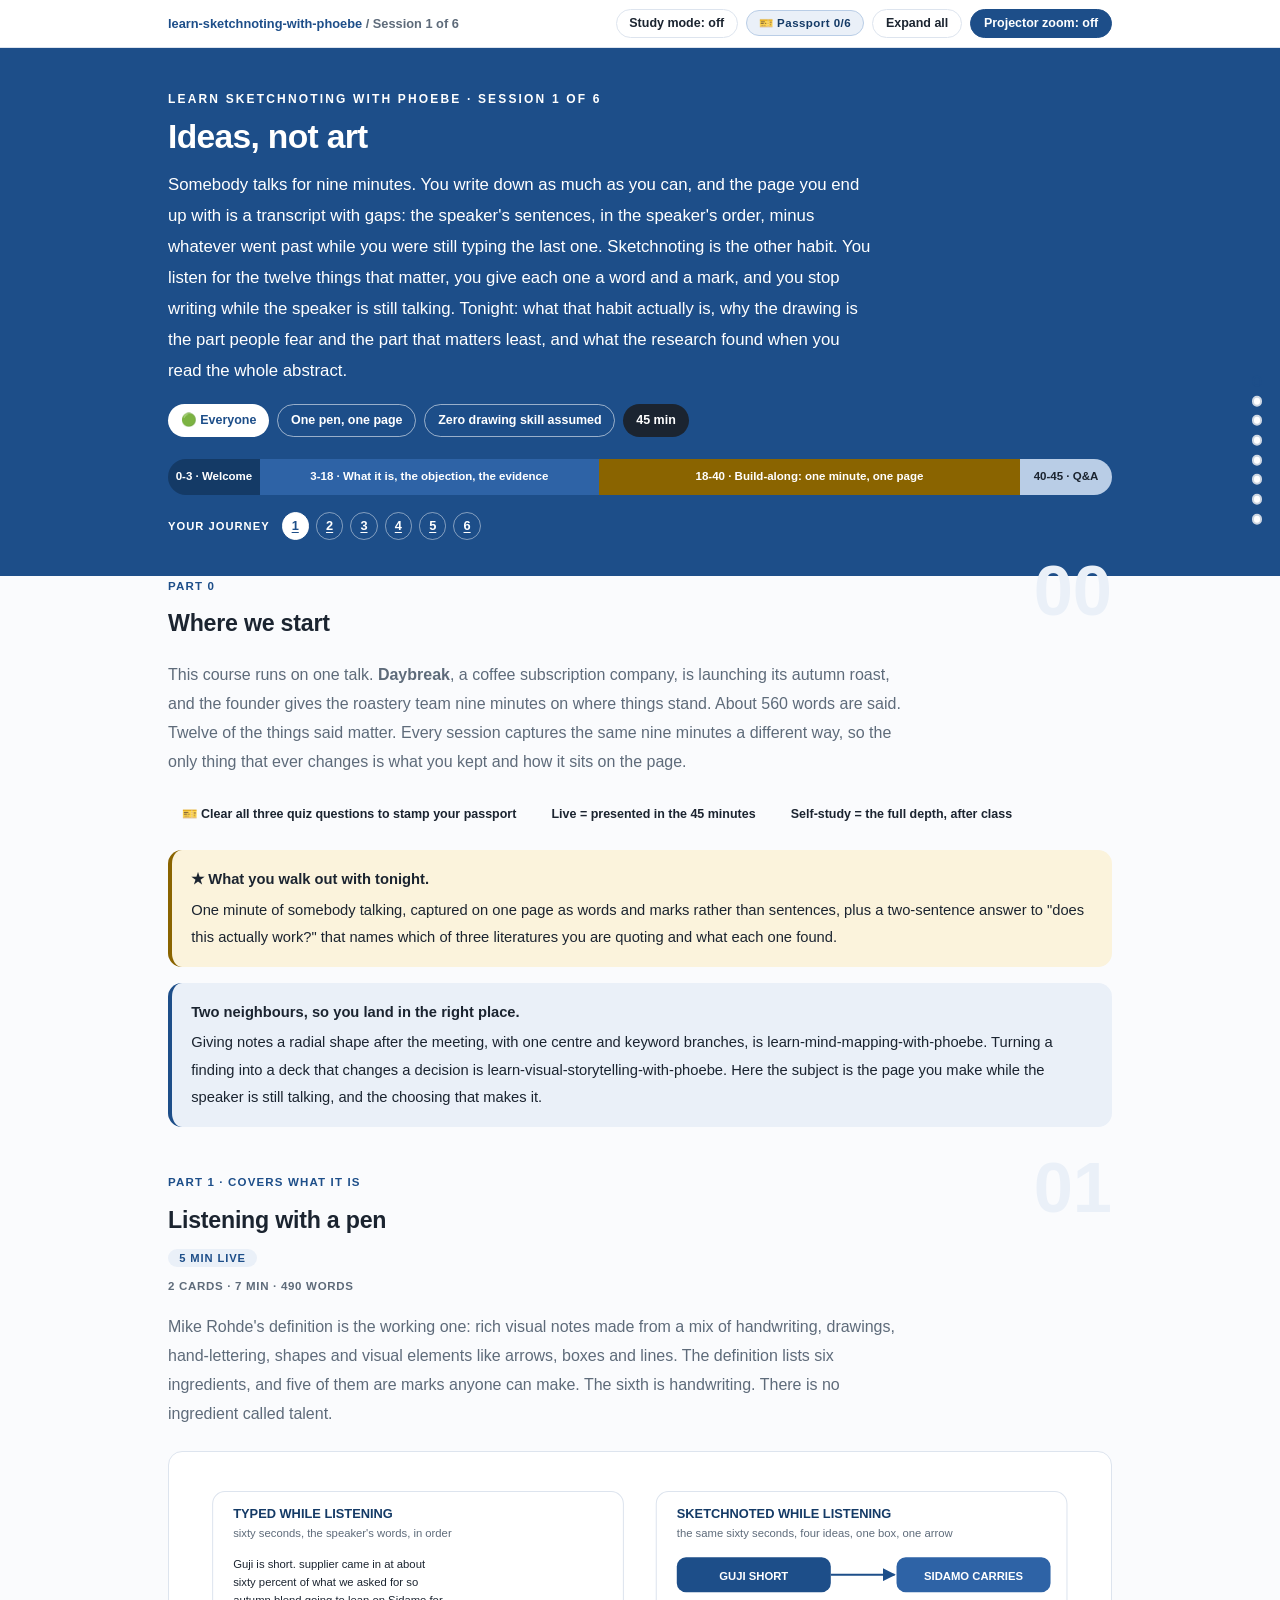
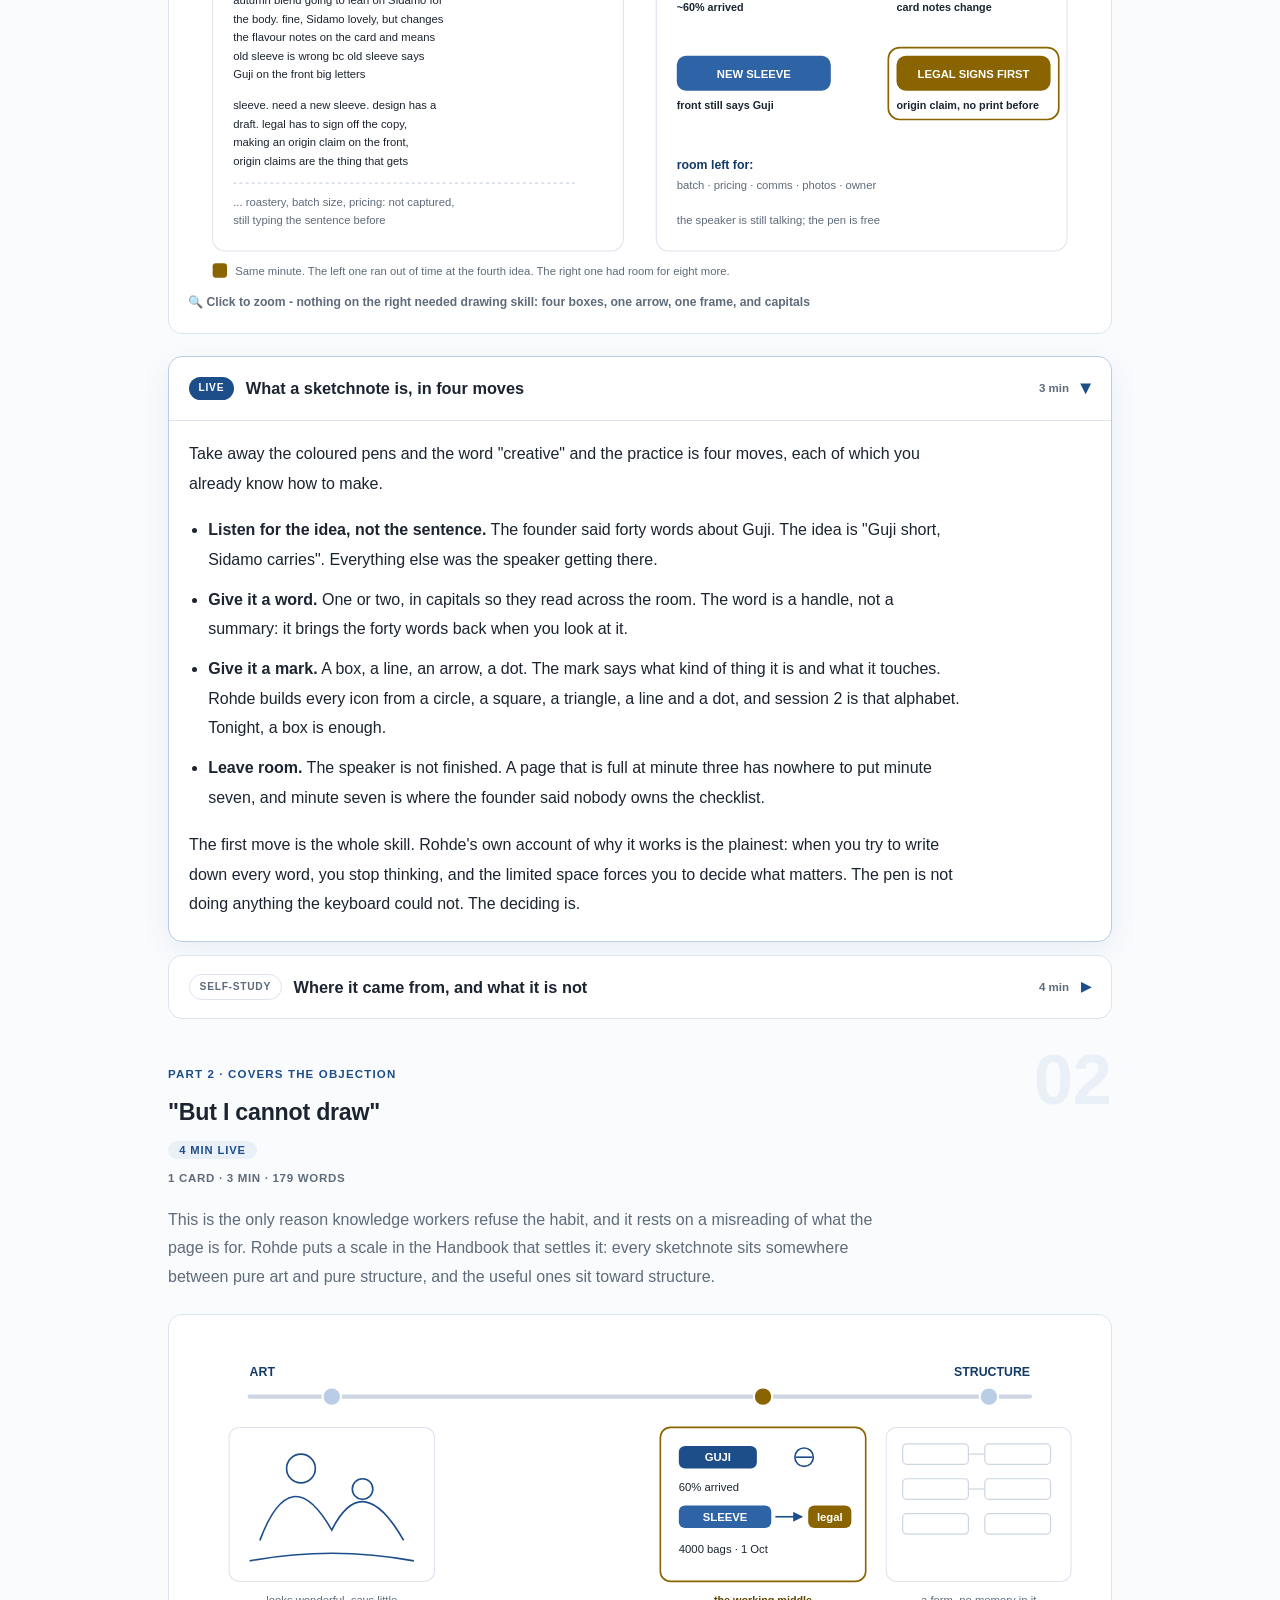
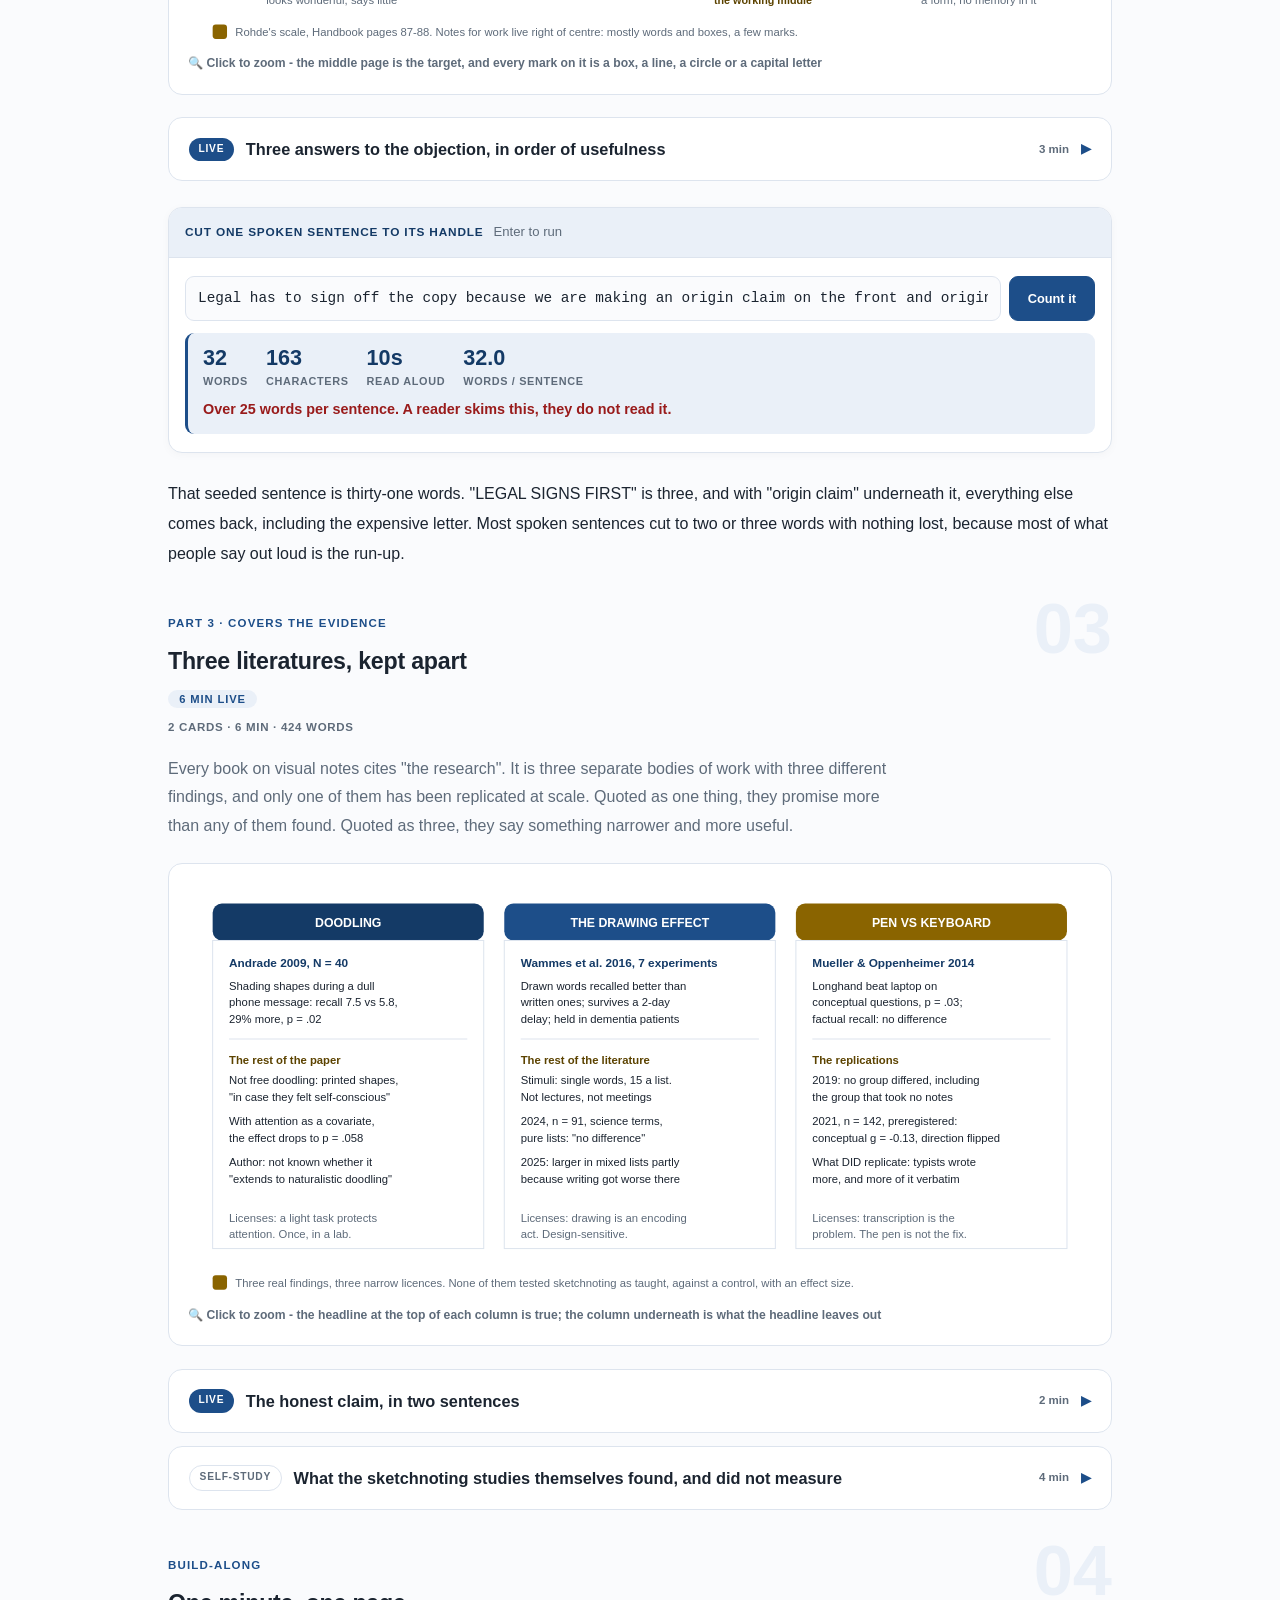
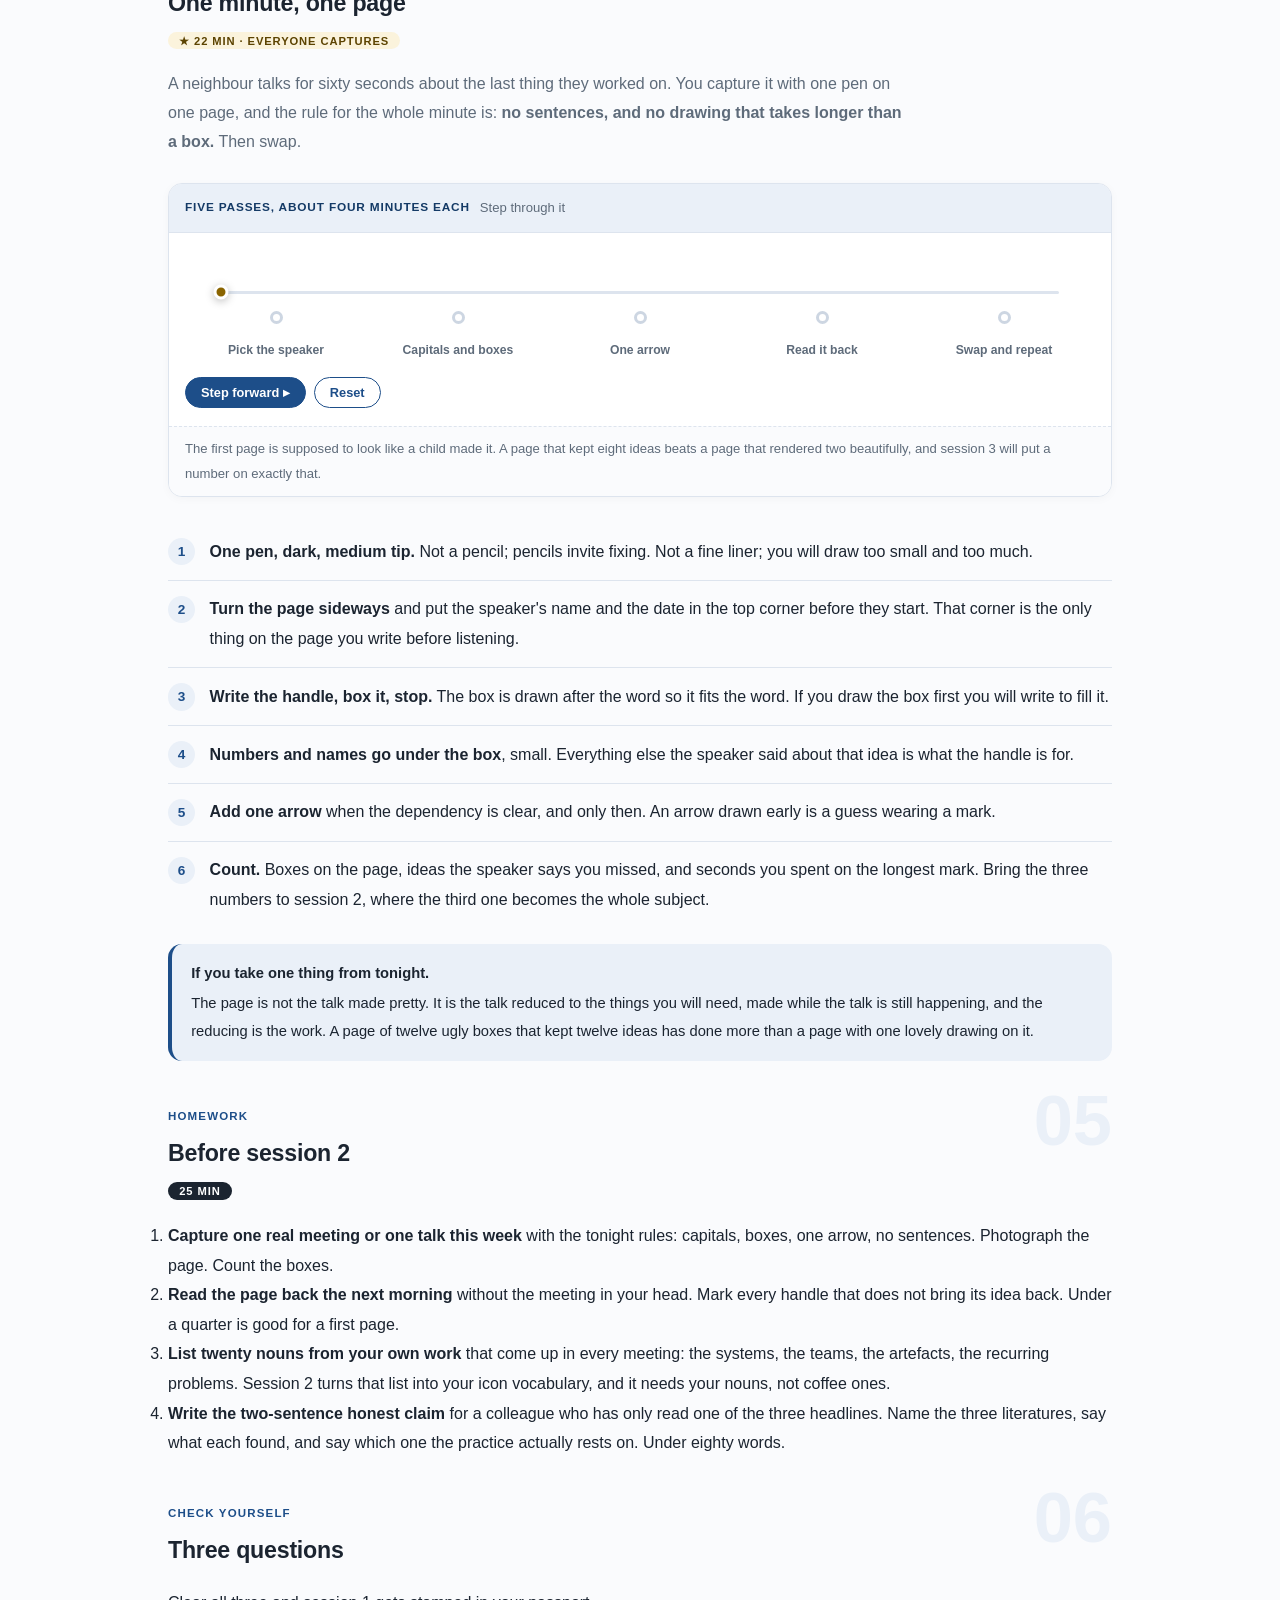
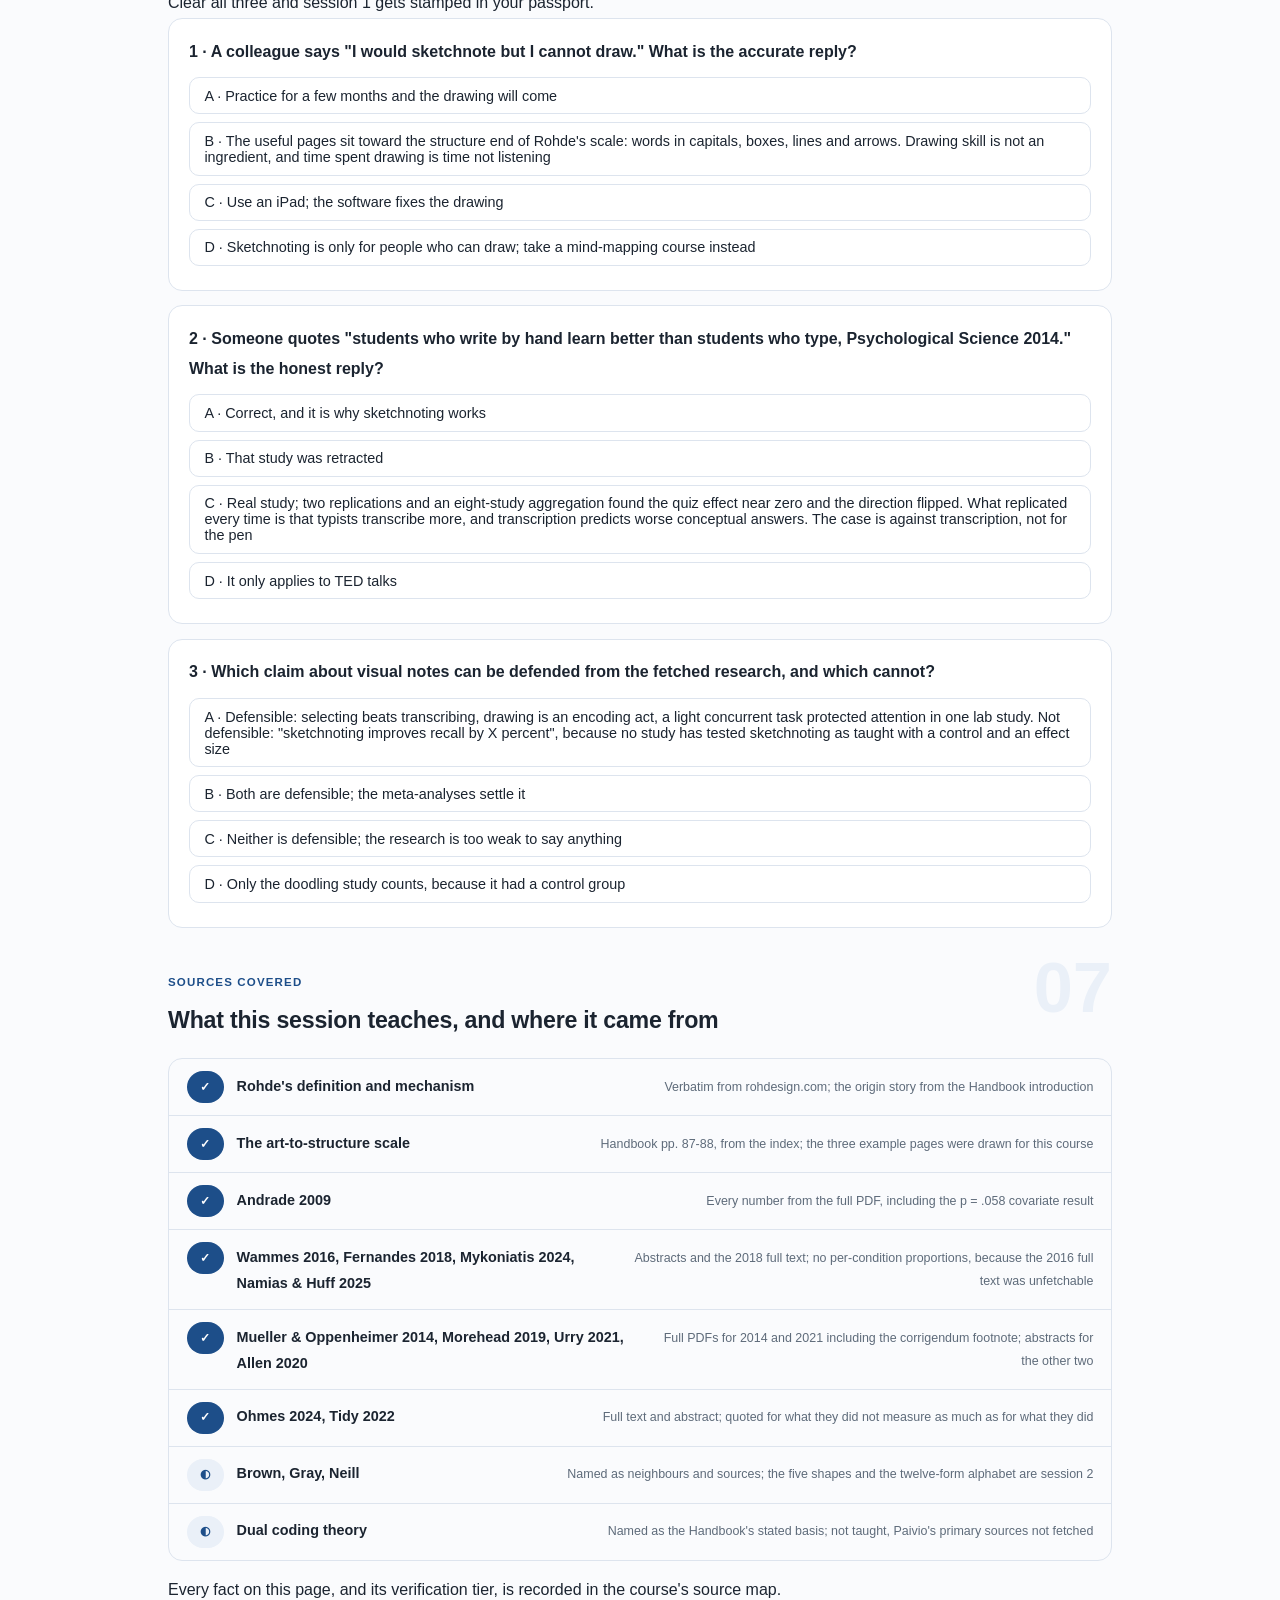
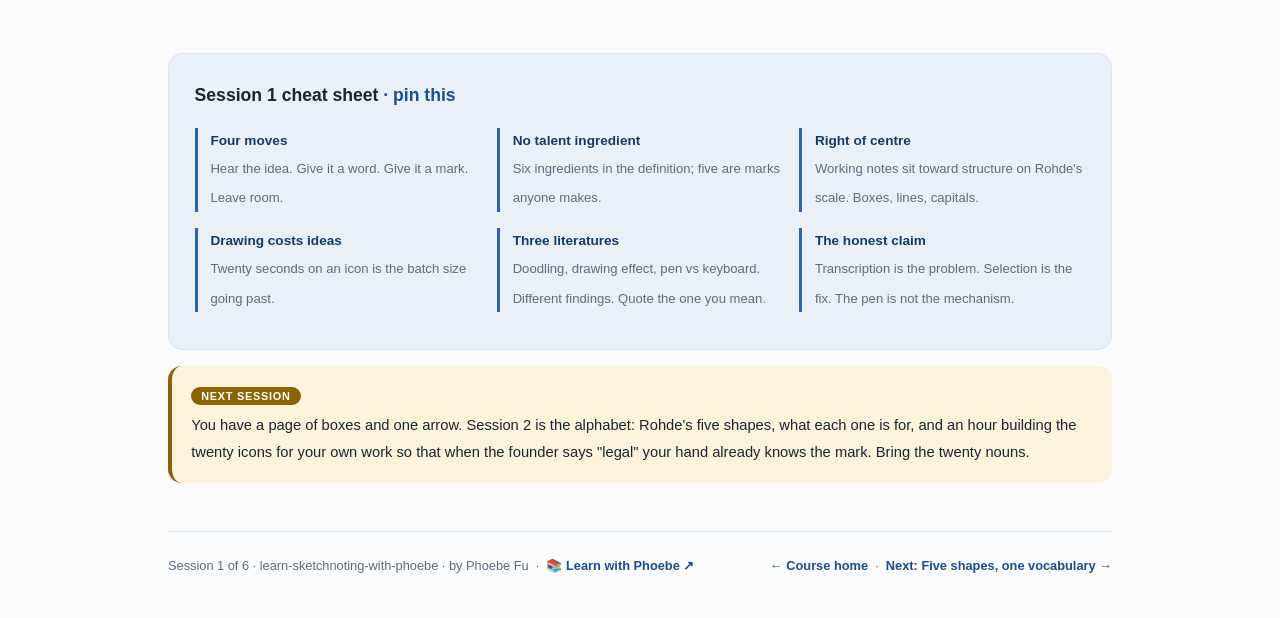
==== commit d8ed2e69: "Light surfaces everywhere: lightbox, cheat panel, code boxes; contrast and phone-width fixes Every d" ====
--- a/courses/01-ideas-not-art.html
+++ b/courses/01-ideas-not-art.html
@@ -19,7 +19,7 @@
 <meta name="twitter:image" content="https://phoebefu6.github.io/learn-sketchnoting-with-phoebe/assets/og-cover.png">
 <!-- social:end -->
 <title>Session 1 · Ideas, not art - learn sketchnoting with phoebe</title>
-<link rel="stylesheet" href="../assets/style.css?v=4">
+<link rel="stylesheet" href="../assets/style.css?v=20">
 </head>
 <body>
 
@@ -484,6 +484,6 @@
 
 </main>
 
-<script src="../assets/app.js?v=1"></script>
+<script src="../assets/app.js?v=20"></script>
 </body>
 </html>
--- a/assets/style.css
+++ b/assets/style.css
@@ -17,8 +17,8 @@
   --amber-ink: #5C4300;
   --amber-50: #FBF3DC;
   --paper: #FAFBFD;
-  --code-bg: #111A26;
-  --code-ink: #DDE4EE;
+  --code-bg: #EAF0F8;
+  --code-ink: #1B2430;
   --radius: 14px;
 }
 
@@ -48,7 +48,7 @@
   font-size: .75rem;
   letter-spacing: .18em;
   text-transform: uppercase;
-  opacity: .85;
+  opacity: 1;
   font-weight: 600;
 }
 .masthead h1 {
@@ -59,7 +59,7 @@
   letter-spacing: -.02em;
 }
 .masthead h1 .accent { color: inherit; }
-.masthead .sub { font-size: 1.05rem; opacity: .92; max-width: 44rem; }
+.masthead .sub { font-size: 1.05rem; opacity: 1; max-width: 44rem; }
 
 .chip-row { display: flex; flex-wrap: wrap; gap: .5rem; margin-top: 1.1rem; }
 .chip {
@@ -73,7 +73,7 @@
   white-space: nowrap;
 }
 .chip.level { background: #fff; color: var(--indigo); }
-.chip.audience { background: rgba(255,255,255,.16); color: #fff; border: 1px solid rgba(255,255,255,.35); }
+.chip.audience { background: rgba(255,255,255,.08); color: #fff; border: 1px solid rgba(255,255,255,.35); }
 .chip.time { background: var(--ink); color: #fff; font-variant-numeric: tabular-nums; }
 
 
@@ -237,7 +237,7 @@
 .pill.light { background: var(--indigo-50); color: var(--indigo); }
 .pill.inkpill { background: var(--ink); color: #fff; }
 .pill.amber, .pill.peach { background: var(--amber); color: #fff; }
-.pill.bare { color: var(--faint); }
+.pill.bare { color: var(--muted); }
 
 /* ---------- 4D grid ---------- */
 .grid-2 { display: grid; grid-template-columns: repeat(auto-fit, minmax(15rem, 1fr)); gap: .8rem; margin: .5rem 0 1rem; }
@@ -266,10 +266,11 @@
 table.clean td:first-child { font-weight: 600; }
 
 /* ---------- prompt boxes ---------- */
-.prompt-box {
+.prompt-box{
   position: relative;
-  background: var(--code-bg);
-  color: var(--code-ink);
+  background: #EAF0F8;
+  border: 1px solid #DDE4EE;
+  color: #1B2430;
   border-radius: var(--radius);
   padding: 1.1rem 1.2rem;
   margin: 1rem 0 1.2rem;
@@ -279,12 +280,12 @@
   white-space: pre-wrap;
   word-break: break-word;
 }
-.prompt-box .label {
+.prompt-box .label{
   position: absolute;
   top: -0.7rem;
   left: 1rem;
-  background: var(--indigo);
-  color: #fff;
+  background: #1D4E89;
+  color: #FFFFFF;
   font-family: "Inter", -apple-system, sans-serif;
   font-size: .68rem;
   font-weight: 700;
@@ -295,13 +296,13 @@
 }
 .prompt-box.bad .label { background: var(--faint); color: var(--ink); }
 .prompt-box.good .label { background: var(--amber); color: #fff; }
-.copy-btn {
+.copy-btn{
   position: absolute;
   top: .7rem;
   right: .7rem;
-  background: rgba(255,255,255,.1);
-  border: 1px solid rgba(255,255,255,.25);
-  color: #fff;
+  background: #FFFFFF;
+  border: 1px solid #DDE4EE;
+  color: #1B2430;
   border-radius: 999px;
   padding: .25rem .8rem;
   font-size: .72rem;
@@ -310,7 +311,7 @@
   font-family: "Inter", -apple-system, sans-serif;
   transition: background .15s ease;
 }
-.copy-btn:hover { background: rgba(255,255,255,.22); }
+.copy-btn:hover { background: #DDE4EE; }
 .copy-btn.copied { background: var(--amber); border-color: var(--amber); color: #fff; }
 
 /* ---------- demo steps ---------- */
@@ -400,11 +401,11 @@
   gap: .4rem;
 }
 
-.lightbox {
+.lightbox{
   position: fixed;
   inset: 0;
   z-index: 100;
-  background: rgba(27,36,48,.9);
+  background: rgba(250,251,253,.97);
   display: none;
   align-items: center;
   justify-content: center;
@@ -412,8 +413,10 @@
   cursor: zoom-out;
 }
 .lightbox.open { display: flex; }
-.lightbox .inner {
+.lightbox .inner{
   background: #fff;
+  border: 1px solid #DDE4EE;
+  box-shadow: 0 10px 40px rgba(27,36,48,.14);
   border-radius: var(--radius);
   padding: 2rem;
   max-width: 94vw;
@@ -421,13 +424,12 @@
   overflow: auto;
 }
 .lightbox .inner svg, .lightbox .inner img { width: min(88vw, 70rem); height: auto; }
-.lightbox .close-hint {
+.lightbox .close-hint{
   position: fixed;
   top: 1rem; right: 1.4rem;
-  color: #fff;
+  color: #1B2430;
   font-size: .8rem;
   font-weight: 600;
-  opacity: .8;
 }
 
 /* ---------- courses covered ---------- */
@@ -446,19 +448,20 @@
 .covered-row .note { margin-left: auto; color: var(--muted); font-size: .78rem; text-align: right; }
 
 /* ---------- cheat sheet footer ---------- */
-.cheat {
-  background: var(--ink);
-  color: #fff;
+.cheat{
+  background: #EAF0F8;
+  border: 1px solid #DDE4EE;
+  color: #1B2430;
   border-radius: var(--radius);
   padding: 1.6rem 1.6rem 1.3rem;
   margin-top: 3rem;
 }
 .cheat h3 { font-size: 1.1rem; margin-bottom: 1rem; }
-.cheat h3 span { color: var(--indigo-soft); }
+.cheat h3 span { color: #1D4E89; }
 .cheat .grid-2 { gap: 1rem; }
 .cheat .cheat-item { border-left: 3px solid var(--indigo-mid); padding-left: .8rem; }
-.cheat .cheat-item b { display: block; font-size: .85rem; color: var(--indigo-soft); }
-.cheat .cheat-item span { font-size: .82rem; opacity: .85; }
+.cheat .cheat-item b { display: block; font-size: .85rem; color: #143A66; }
+.cheat .cheat-item span { font-size: .82rem; color: #5E6B7A; }
 
 footer.pagefoot {
   border-top: 1px solid var(--hairline);
@@ -553,7 +556,7 @@
   margin-top: 1.1rem;
   flex-wrap: wrap;
 }
-.journey .jlabel { font-size: .7rem; font-weight: 700; text-transform: uppercase; letter-spacing: .09em; opacity: .8; margin-right: .3rem; }
+.journey .jlabel { font-size: .7rem; font-weight: 700; text-transform: uppercase; letter-spacing: .09em; opacity: 1; margin-right: .3rem; }
 .journey a {
   width: 1.7rem; height: 1.7rem;
   border-radius: 999px;
@@ -1151,7 +1154,7 @@
   transition: all .18s ease;
 }
 .pp-stamp:hover { border-color: var(--indigo-soft); }
-.pp-stamp i { font-size: 1.3rem; font-style: normal; opacity: .35; }
+.pp-stamp i { font-size: 1.3rem; font-style: normal; opacity: 1; }
 .pp-stamp b { font: 800 0.7rem Inter, sans-serif; }
 .pp-stamp.got {
   border-style: solid; border-color: var(--indigo);
@@ -1273,3 +1276,28 @@
   border: 1px solid var(--hairline); border-radius: 999px; padding: 4px 10px;
 }
 .sn-chip.is-on { color: var(--indigo-deep); background: var(--indigo-50); border-color: var(--indigo-soft); }
+
+/* layout-patch-3: phone-width overflow (2026-10-10) */
+.sql-bar { flex-wrap: wrap; }
+@media (max-width: 480px) {
+  .covered-row { flex-wrap: wrap; }
+  .covered-row .note { margin-left: 0; text-align: left; flex-basis: 100%; }
+  details.card summary { flex-wrap: wrap; }
+  details.card summary .mini { white-space: normal; }
+  .wk, .sqlbox, .prompt-box, pre { max-width: 100%; overflow-x: auto; }
+  .mono, code, strong, .note { overflow-wrap: anywhere; }
+  select, input[type=range], label { max-width: 100%; }
+  canvas, svg, img { max-width: 100%; height: auto; }
+  .tree-kids, .tree-node-wrap, .tree-node, .rb-night, .al-row, .gd-field, .tl-row, .sl-row { max-width: 100%; overflow-x: auto; }
+  .tl-cols, .sl-cols, .bb-cols, .ev-cols, [class$="-cols"] { grid-template-columns: 1fr !important; display: grid; }
+  .tl-cols > *, .sl-cols > *, [class$="-cols"] > * { min-width: 0; max-width: 100%; }
+  .mono { white-space: normal; }
+  .er-w, .bb-lab, .tl-lev, .sl-lev { max-width: 100%; white-space: normal; }
+}
+/* contrast-patch-2b */
+.cheat a { color: var(--indigo-deep, var(--ink)); }
+.chip.audience { background: transparent; border-color: rgba(255,255,255,.55); }
+.masthead a, .masthead .sub a { color: #fff; text-decoration: underline; text-underline-offset: 2px; }
+.prompt-box b, .prompt-box strong { color: var(--indigo-deep, var(--ink)); }
+.prompt-box span, .prompt-box em, .prompt-box i { color: inherit; }
+.pp-stamp i { color: var(--ink); }
